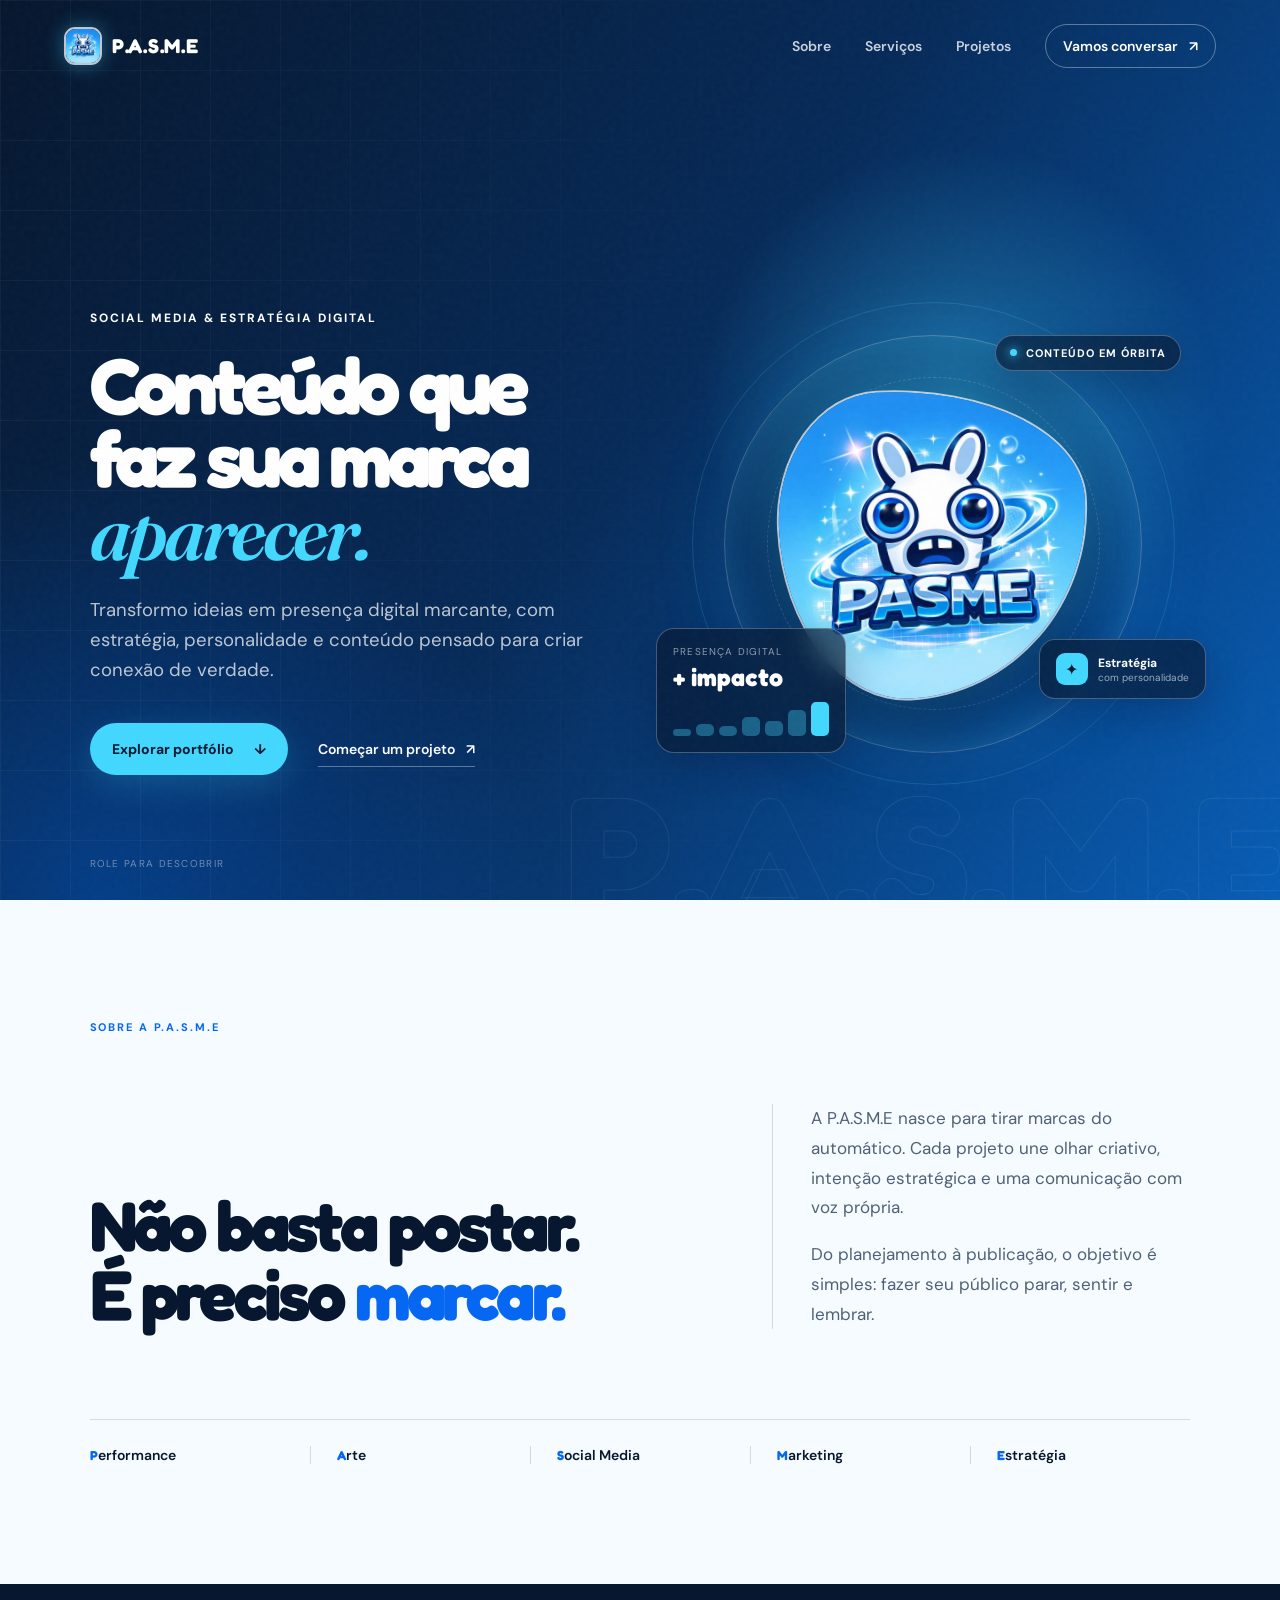
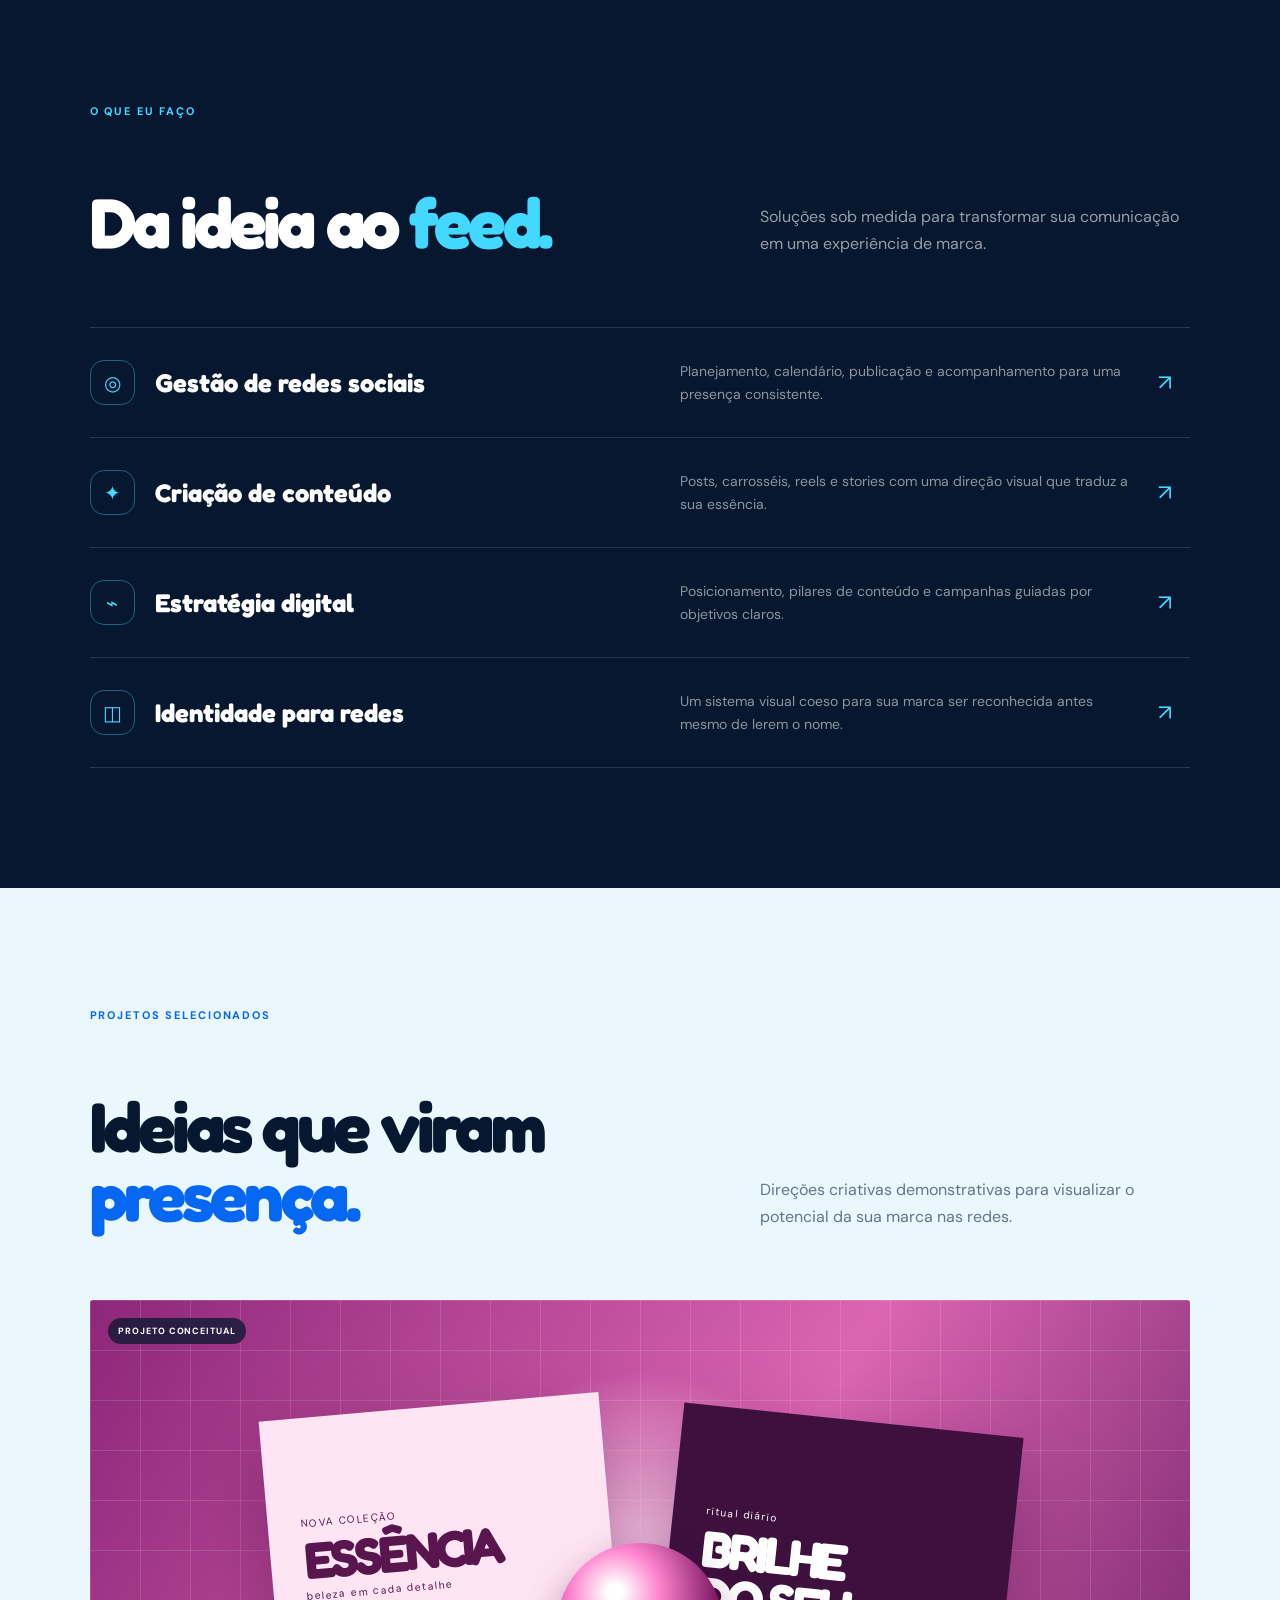
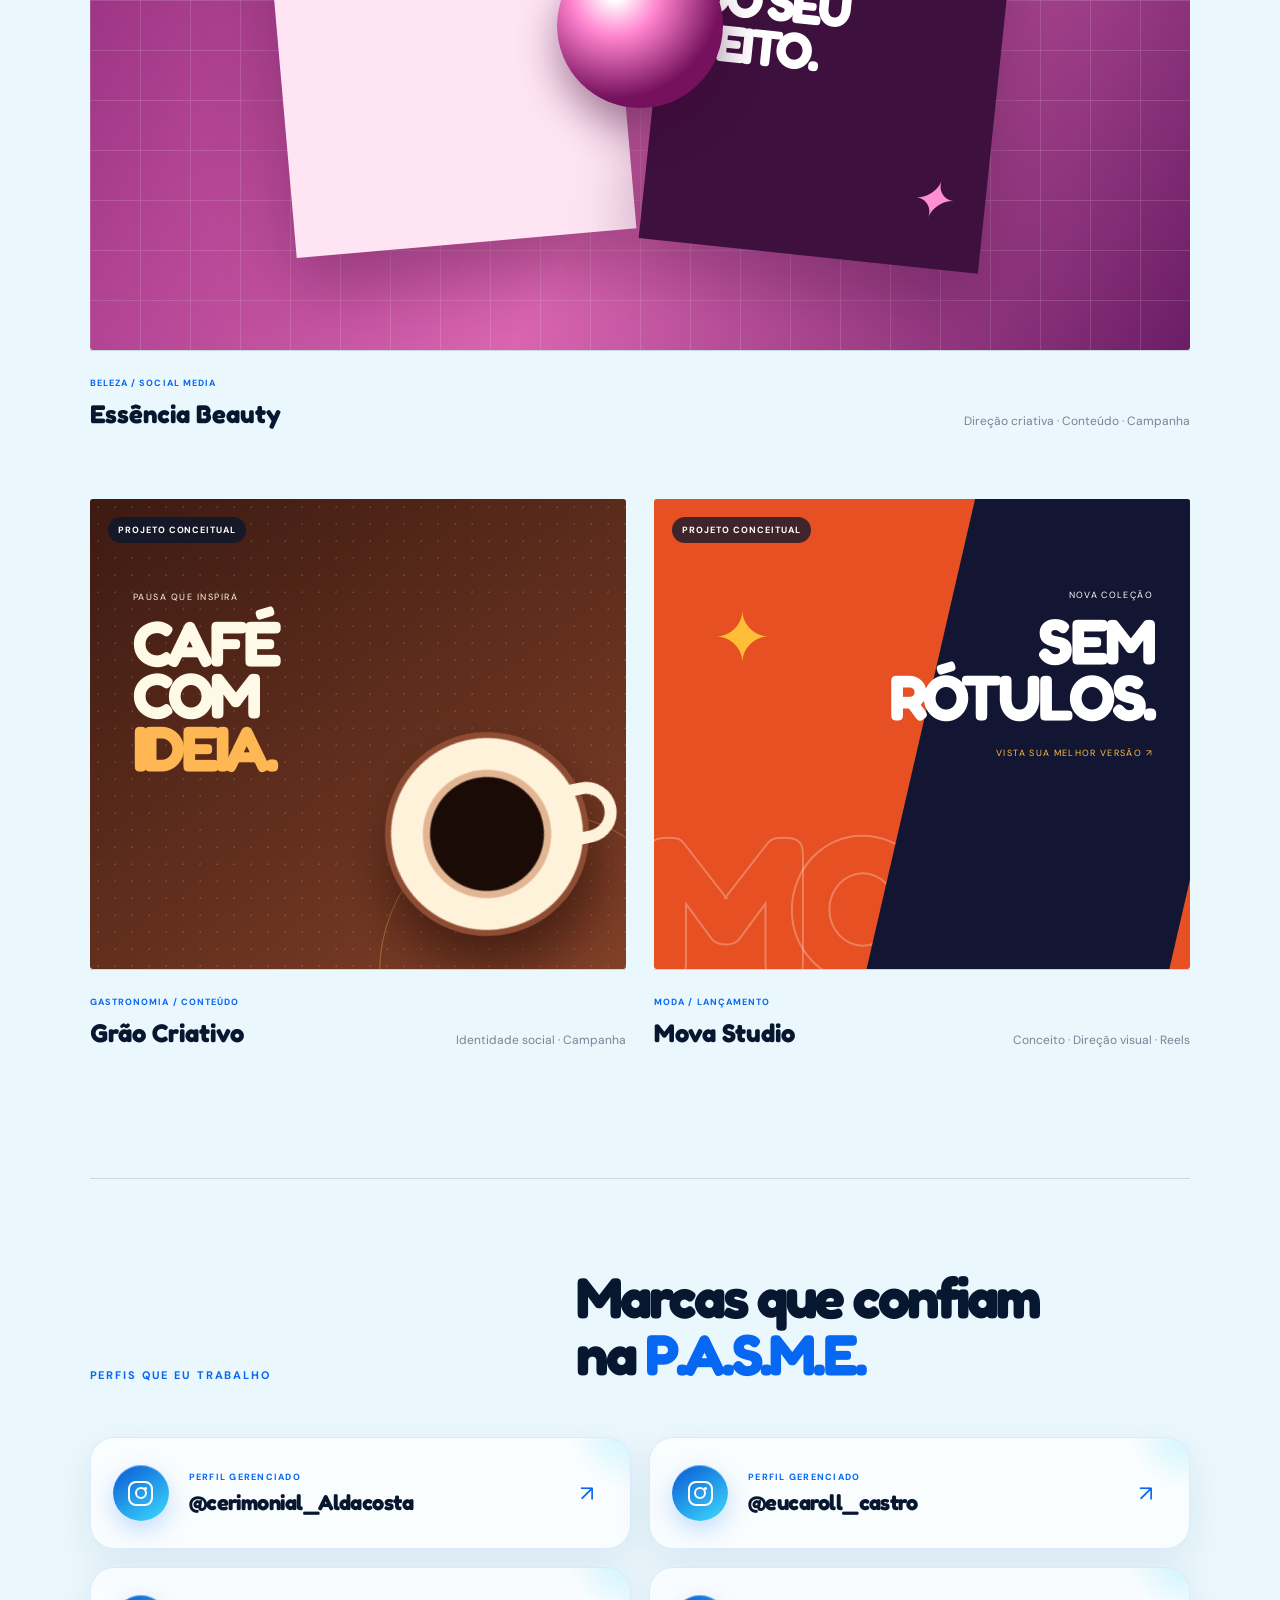
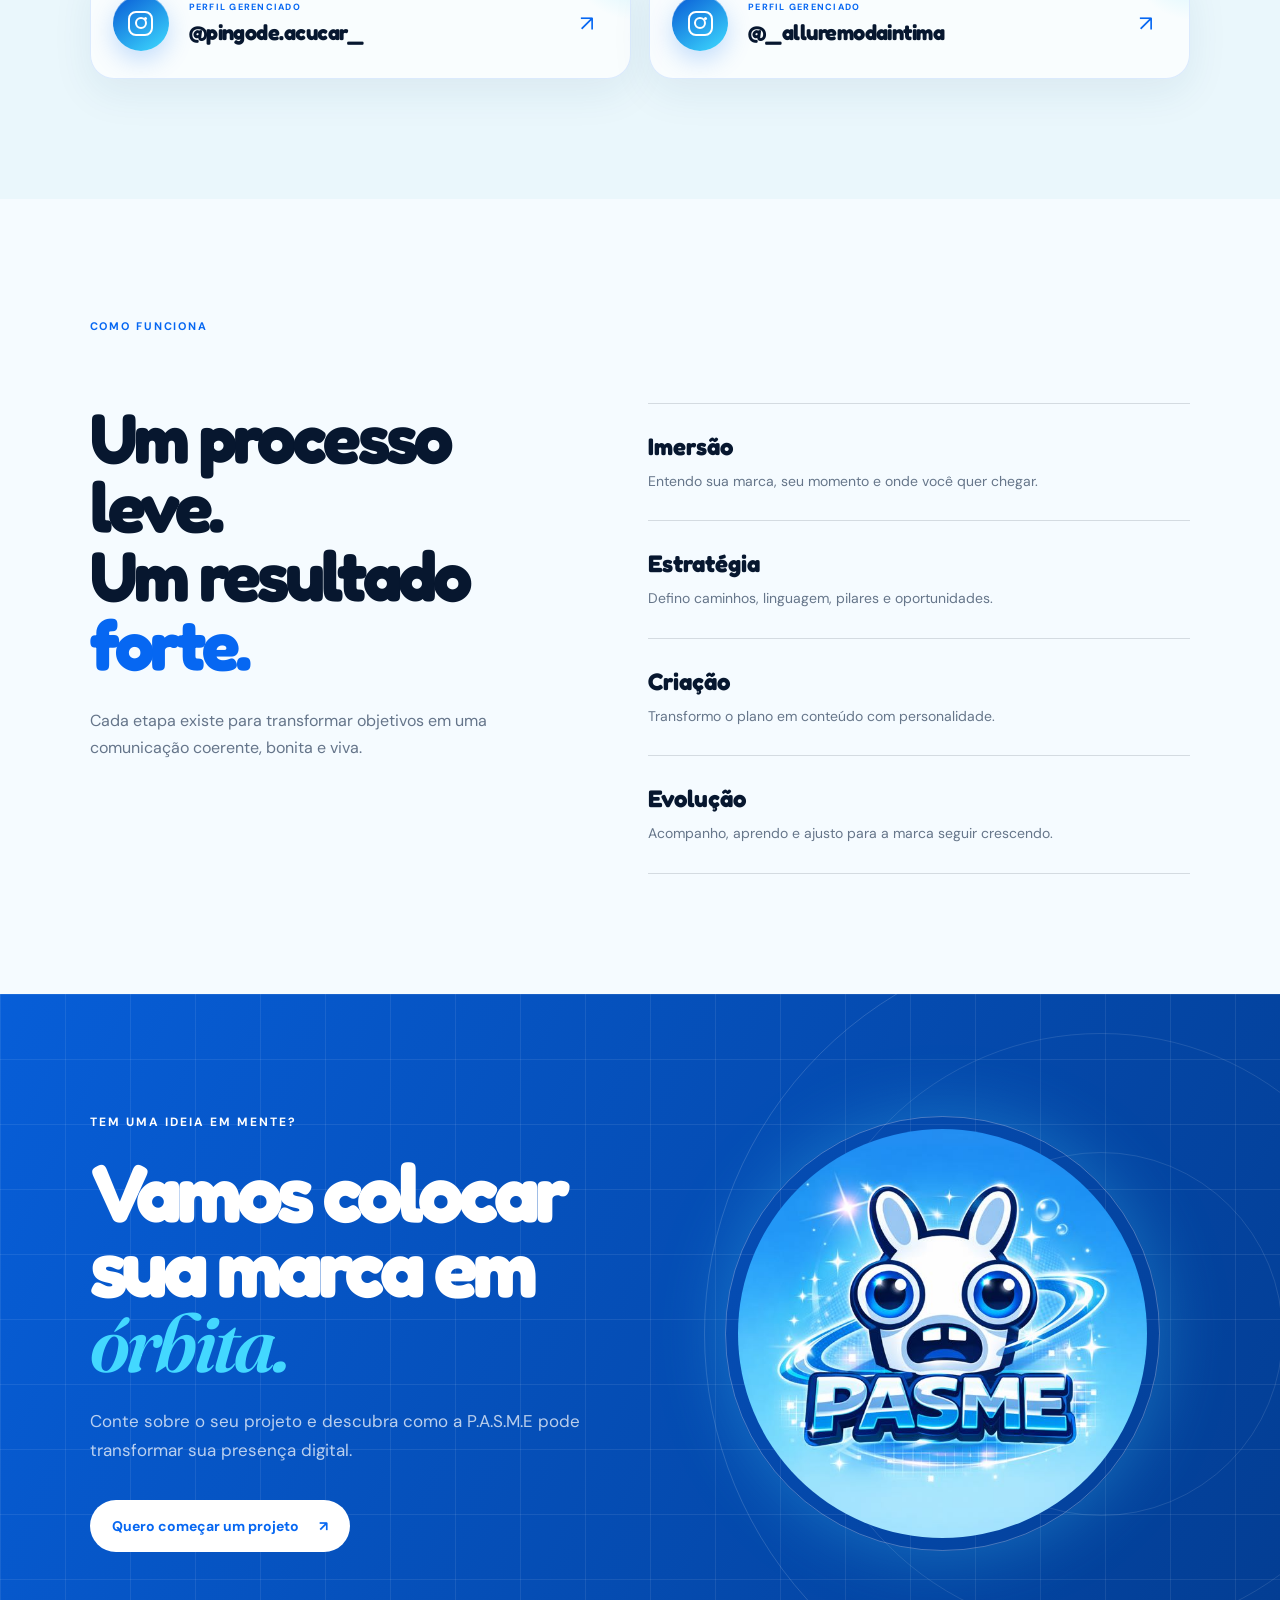
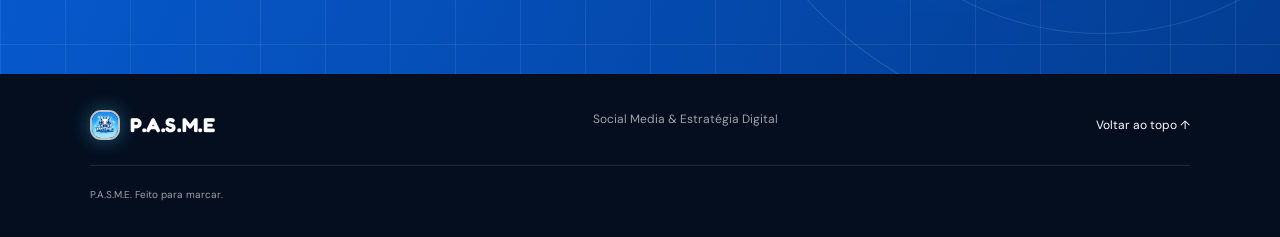
==== index.html @ 6dda3ed6 "Suaviza tipografia do portfolio" ====
<!doctype html>
<html lang="pt-BR">
  <head>
    <meta charset="UTF-8" />
    <meta name="viewport" content="width=device-width, initial-scale=1.0" />
    <meta
      name="description"
      content="Portfólio da P.A.S.M.E. Estratégia, conteúdo e presença digital para marcas que querem ser lembradas."
    />
    <meta name="theme-color" content="#07172f" />
    <title>P.A.S.M.E | Social Media</title>
    <script>document.documentElement.classList.add('js');</script>
    <link rel="preconnect" href="https://fonts.googleapis.com" />
    <link rel="preconnect" href="https://fonts.gstatic.com" crossorigin />
    <link
      href="https://fonts.googleapis.com/css2?family=DM+Sans:wght@400;500;600;700&family=Fredoka:wght@500;600;700&family=Fraunces:opsz,wght@9..144,600&display=swap"
      rel="stylesheet"
    />
    <link rel="stylesheet" href="styles.css" />
  </head>
  <body>
    <div class="noise" aria-hidden="true"></div>
    <header class="site-header">
      <a class="brand" href="#inicio" aria-label="P.A.S.M.E, início">
        <span class="brand-mark"><img src="assets/logo-pasme.jpg" alt="" /></span>
        <span>P.A.S.M.E</span>
      </a>
      <button class="menu-toggle" type="button" aria-label="Abrir menu" aria-expanded="false">
        <span></span><span></span>
      </button>
      <nav class="main-nav" aria-label="Navegação principal">
        <a href="#sobre">Sobre</a>
        <a href="#servicos">Serviços</a>
        <a href="#projetos">Projetos</a>
        <a class="nav-cta" href="#contato">Vamos conversar <span>↗</span></a>
      </nav>
    </header>

    <main>
      <section class="hero" id="inicio">
        <div class="hero-orbit orbit-one" aria-hidden="true"></div>
        <div class="hero-orbit orbit-two" aria-hidden="true"></div>
        <div class="hero-copy reveal">
          <div class="eyebrow">SOCIAL MEDIA &amp; ESTRATÉGIA DIGITAL</div>
          <h1>Conteúdo que faz sua marca <em>aparecer.</em></h1>
          <p>
            Transformo ideias em presença digital marcante, com estratégia,
            personalidade e conteúdo pensado para criar conexão de verdade.
          </p>
          <div class="hero-actions">
            <a class="button button-primary" href="#projetos">Explorar portfólio <span>↓</span></a>
            <a class="text-link" href="#contato">Começar um projeto <span>↗</span></a>
          </div>
        </div>

        <div class="hero-visual reveal" aria-label="Painel criativo P.A.S.M.E">
          <div class="logo-halo"></div>
          <div class="logo-card">
            <img src="assets/logo-pasme.jpg" alt="Logo P.A.S.M.E: personagem branco com olhos azuis em fundo brilhante" />
          </div>
          <div class="floating-pill pill-top"><span class="pulse"></span> Conteúdo em órbita</div>
          <div class="floating-card stats-card">
            <span>presença digital</span>
            <strong>+ impacto</strong>
            <div class="sparkline" aria-hidden="true">
              <i></i><i></i><i></i><i></i><i></i><i></i><i></i>
            </div>
          </div>
          <div class="floating-card idea-card">
            <span class="idea-icon">✦</span>
            <div><strong>Estratégia</strong><small>com personalidade</small></div>
          </div>
        </div>

        <div class="scroll-note" aria-hidden="true">role para descobrir</div>
      </section>

      <section class="manifesto section" id="sobre">
        <div class="section-label reveal">SOBRE A P.A.S.M.E</div>
        <div class="manifesto-grid">
          <h2 class="reveal">Não basta postar.<br />É preciso <span>marcar.</span></h2>
          <div class="manifesto-copy reveal">
            <p>
              A P.A.S.M.E nasce para tirar marcas do automático. Cada projeto une
              olhar criativo, intenção estratégica e uma comunicação com voz própria.
            </p>
            <p>
              Do planejamento à publicação, o objetivo é simples: fazer seu público
              parar, sentir e lembrar.
            </p>
          </div>
        </div>
        <div class="value-strip acronym-strip reveal" aria-label="Significado de P.A.S.M.E">
          <div><strong>P</strong><span>erformance</span></div>
          <div><strong>A</strong><span>rte</span></div>
          <div><strong>S</strong><span>ocial Media</span></div>
          <div><strong>M</strong><span>arketing</span></div>
          <div><strong>E</strong><span>stratégia</span></div>
        </div>
      </section>

      <section class="services section" id="servicos">
        <div class="section-label reveal">O QUE EU FAÇO</div>
        <div class="services-head reveal">
          <h2>Da ideia ao <span>feed.</span></h2>
          <p>Soluções sob medida para transformar sua comunicação em uma experiência de marca.</p>
        </div>
        <div class="service-list">
          <article class="service-item reveal">
            <div class="service-title"><span class="service-icon">◎</span><h3>Gestão de redes sociais</h3></div>
            <p>Planejamento, calendário, publicação e acompanhamento para uma presença consistente.</p>
            <span class="service-arrow">↗</span>
          </article>
          <article class="service-item reveal">
            <div class="service-title"><span class="service-icon">✦</span><h3>Criação de conteúdo</h3></div>
            <p>Posts, carrosséis, reels e stories com uma direção visual que traduz a sua essência.</p>
            <span class="service-arrow">↗</span>
          </article>
          <article class="service-item reveal">
            <div class="service-title"><span class="service-icon">⌁</span><h3>Estratégia digital</h3></div>
            <p>Posicionamento, pilares de conteúdo e campanhas guiadas por objetivos claros.</p>
            <span class="service-arrow">↗</span>
          </article>
          <article class="service-item reveal">
            <div class="service-title"><span class="service-icon">◫</span><h3>Identidade para redes</h3></div>
            <p>Um sistema visual coeso para sua marca ser reconhecida antes mesmo de lerem o nome.</p>
            <span class="service-arrow">↗</span>
          </article>
        </div>
      </section>

      <section class="projects section" id="projetos">
        <div class="section-label reveal">PROJETOS SELECIONADOS</div>
        <div class="projects-head reveal">
          <h2>Ideias que viram<br /><span>presença.</span></h2>
          <p>Direções criativas demonstrativas para visualizar o potencial da sua marca nas redes.</p>
        </div>

        <div class="project-grid">
          <article class="project-card project-large reveal">
            <div class="project-art art-beauty">
              <div class="concept-tag">PROJETO CONCEITUAL</div>
              <div class="poster poster-left"><small>NOVA COLEÇÃO</small><strong>ESSÊNCIA</strong><span>beleza em cada detalhe</span></div>
              <div class="poster poster-right"><span>ritual diário</span><strong>BRILHE<br />DO SEU<br />JEITO.</strong><i>✦</i></div>
              <div class="product-orb"></div>
            </div>
            <div class="project-info">
              <div><small>BELEZA / SOCIAL MEDIA</small><h3>Essência Beauty</h3></div>
              <span>Direção criativa · Conteúdo · Campanha</span>
            </div>
          </article>

          <article class="project-card reveal">
            <div class="project-art art-coffee">
              <div class="concept-tag">PROJETO CONCEITUAL</div>
              <div class="coffee-copy"><small>PAUSA QUE INSPIRA</small><strong>CAFÉ<br />COM<br /><em>IDEIA.</em></strong></div>
              <div class="coffee-cup"><span></span></div>
              <div class="coffee-ring"></div>
            </div>
            <div class="project-info">
              <div><small>GASTRONOMIA / CONTEÚDO</small><h3>Grão Criativo</h3></div>
              <span>Identidade social · Campanha</span>
            </div>
          </article>

          <article class="project-card reveal">
            <div class="project-art art-fashion">
              <div class="concept-tag">PROJETO CONCEITUAL</div>
              <div class="fashion-word">MOVA</div>
              <div class="fashion-panel"><span>nova coleção</span><strong>SEM<br />RÓTULOS.</strong><small>vista sua melhor versão ↗</small></div>
              <div class="fashion-star">✦</div>
            </div>
            <div class="project-info">
              <div><small>MODA / LANÇAMENTO</small><h3>Mova Studio</h3></div>
              <span>Conceito · Direção visual · Reels</span>
            </div>
          </article>
        </div>

        <div class="client-profiles" id="perfis">
          <div class="profiles-heading reveal">
            <div class="section-label">PERFIS QUE EU TRABALHO</div>
            <h2>Marcas que confiam<br />na <span>P.A.S.M.E.</span></h2>
          </div>
          <div class="profile-list">
            <a
              class="profile-card reveal"
              href="https://www.instagram.com/cerimonial_aldacosta/"
              target="_blank"
              rel="noopener noreferrer"
              aria-label="Visitar o Instagram de Cerimonial Alda Costa"
            >
              <span class="profile-symbol" aria-hidden="true"><span class="instagram-mark"></span></span>
              <span class="profile-name">
                <small>PERFIL GERENCIADO</small>
                <strong>@cerimonial_Aldacosta</strong>
              </span>
              <span class="profile-arrow">↗</span>
            </a>
            <a
              class="profile-card reveal"
              href="https://www.instagram.com/eucaroll_castro/"
              target="_blank"
              rel="noopener noreferrer"
              aria-label="Visitar o Instagram de Carol Castro"
            >
              <span class="profile-symbol" aria-hidden="true"><span class="instagram-mark"></span></span>
              <span class="profile-name">
                <small>PERFIL GERENCIADO</small>
                <strong>@eucaroll_castro</strong>
              </span>
              <span class="profile-arrow">↗</span>
            </a>
            <a
              class="profile-card reveal"
              href="https://www.instagram.com/pingode.acucar_/"
              target="_blank"
              rel="noopener noreferrer"
              aria-label="Visitar o Instagram Pingo de Açúcar"
            >
              <span class="profile-symbol" aria-hidden="true"><span class="instagram-mark"></span></span>
              <span class="profile-name">
                <small>PERFIL GERENCIADO</small>
                <strong>@pingode.acucar_</strong>
              </span>
              <span class="profile-arrow">↗</span>
            </a>
            <a
              class="profile-card reveal"
              href="https://www.instagram.com/_alluremodaintima/"
              target="_blank"
              rel="noopener noreferrer"
              aria-label="Visitar o Instagram Allure Moda Íntima"
            >
              <span class="profile-symbol" aria-hidden="true"><span class="instagram-mark"></span></span>
              <span class="profile-name">
                <small>PERFIL GERENCIADO</small>
                <strong>@_alluremodaintima</strong>
              </span>
              <span class="profile-arrow">↗</span>
            </a>
          </div>
        </div>
      </section>

      <section class="process section">
        <div class="section-label reveal">COMO FUNCIONA</div>
        <div class="process-layout">
          <div class="process-intro reveal">
            <h2>Um processo leve.<br />Um resultado <span>forte.</span></h2>
            <p>Cada etapa existe para transformar objetivos em uma comunicação coerente, bonita e viva.</p>
          </div>
          <ul class="process-list">
            <li class="reveal"><div><h3>Imersão</h3><p>Entendo sua marca, seu momento e onde você quer chegar.</p></div></li>
            <li class="reveal"><div><h3>Estratégia</h3><p>Defino caminhos, linguagem, pilares e oportunidades.</p></div></li>
            <li class="reveal"><div><h3>Criação</h3><p>Transformo o plano em conteúdo com personalidade.</p></div></li>
            <li class="reveal"><div><h3>Evolução</h3><p>Acompanho, aprendo e ajusto para a marca seguir crescendo.</p></div></li>
          </ul>
        </div>
      </section>

      <section class="contact" id="contato">
        <div class="contact-orbit" aria-hidden="true"></div>
        <div class="contact-content reveal">
          <div class="eyebrow">TEM UMA IDEIA EM MENTE?</div>
          <h2>Vamos colocar<br />sua marca em <em>órbita.</em></h2>
          <p>Conte sobre o seu projeto e descubra como a P.A.S.M.E pode transformar sua presença digital.</p>
          <a class="button button-light" href="mailto:contato@pasme.social?subject=Quero%20começar%20um%20projeto">Quero começar um projeto <span>↗</span></a>
        </div>
        <div class="contact-mascot reveal">
          <img src="assets/logo-pasme.jpg" alt="Logo P.A.S.M.E" />
        </div>
      </section>
    </main>

    <footer>
      <a class="brand footer-brand" href="#inicio"><span class="brand-mark"><img src="assets/logo-pasme.jpg" alt="" /></span><span>P.A.S.M.E</span></a>
      <p>Social Media &amp; Estratégia Digital</p>
      <div class="footer-links"><a href="#inicio">Voltar ao topo ↑</a></div>
      <small>P.A.S.M.E. Feito para marcar.</small>
    </footer>

    <script src="script.js"></script>
  </body>
</html>
---- styles.css ----
:root {
  --ink: #07172f;
  --blue: #0667f2;
  --cyan: #43d8ff;
  --ice: #dff7ff;
  --paper: #f5fbff;
  --white: #ffffff;
  --muted: #6c7b8f;
  --line: rgba(7, 23, 47, 0.14);
  --display: "Fredoka", sans-serif;
  --accent: "Fraunces", serif;
  --body: "DM Sans", sans-serif;
}

* { box-sizing: border-box; }
html { scroll-behavior: smooth; }
body {
  margin: 0;
  color: var(--ink);
  background: var(--paper);
  font-family: var(--body);
  overflow-x: hidden;
}
body.menu-open { overflow: hidden; }
a { color: inherit; text-decoration: none; }
img { display: block; max-width: 100%; }
button { font: inherit; }

.noise {
  position: fixed;
  inset: 0;
  z-index: 10;
  opacity: .035;
  pointer-events: none;
  background-image: url("data:image/svg+xml,%3Csvg viewBox='0 0 180 180' xmlns='http://www.w3.org/2000/svg'%3E%3Cfilter id='n'%3E%3CfeTurbulence type='fractalNoise' baseFrequency='.9' numOctaves='3' stitchTiles='stitch'/%3E%3C/filter%3E%3Crect width='100%25' height='100%25' filter='url(%23n)' opacity='.9'/%3E%3C/svg%3E");
}

.site-header {
  position: absolute;
  top: 0;
  left: 0;
  z-index: 20;
  width: 100%;
  height: 92px;
  padding: 0 clamp(24px, 5vw, 80px);
  display: flex;
  align-items: center;
  justify-content: space-between;
  color: var(--white);
}
.brand { display: inline-flex; align-items: center; gap: 10px; font: 700 20px/1 var(--display); letter-spacing: .035em; }
.brand-mark { width: 38px; height: 38px; overflow: hidden; border: 2px solid rgba(255,255,255,.75); border-radius: 11px; box-shadow: 0 0 20px rgba(67,216,255,.4); }
.brand-mark img { width: 100%; height: 100%; object-fit: cover; }
.main-nav { display: flex; align-items: center; gap: 34px; font-size: 14px; font-weight: 600; }
.main-nav > a:not(.nav-cta) { opacity: .78; transition: opacity .2s; }
.main-nav > a:hover { opacity: 1; }
.nav-cta { padding: 12px 17px; border: 1px solid rgba(255,255,255,.35); border-radius: 999px; }
.nav-cta span { margin-left: 8px; }
.menu-toggle { display: none; border: 0; background: none; padding: 10px; }
.menu-toggle span { display: block; width: 24px; height: 2px; margin: 5px 0; background: white; }

.hero {
  min-height: 100svh;
  padding: 150px clamp(24px, 7vw, 110px) 80px;
  display: grid;
  grid-template-columns: 1.02fr .98fr;
  gap: 4vw;
  align-items: center;
  position: relative;
  isolation: isolate;
  overflow: hidden;
  color: var(--white);
  background:
    radial-gradient(circle at 75% 45%, rgba(67,216,255,.33), transparent 24%),
    radial-gradient(circle at 8% 100%, rgba(0,113,255,.32), transparent 30%),
    linear-gradient(125deg, #06162d 0%, #062957 48%, #075db6 100%);
}
.hero::before { content: ""; position: absolute; inset: 0; z-index: -3; opacity: .1; background-image: linear-gradient(rgba(255,255,255,.4) 1px, transparent 1px), linear-gradient(90deg, rgba(255,255,255,.4) 1px, transparent 1px); background-size: 70px 70px; mask-image: linear-gradient(to right, black, transparent 70%); }
.hero::after { content: "P.A.S.M.E"; position: absolute; right: -20px; bottom: -45px; z-index: -2; font: 800 clamp(90px, 14vw, 220px)/1 var(--display); color: transparent; -webkit-text-stroke: 1px rgba(255,255,255,.08); }
.hero-copy { max-width: 720px; z-index: 2; }
.eyebrow { display: flex; align-items: center; gap: 12px; font: 700 12px/1 var(--body); letter-spacing: .17em; }
h1, h2, h3, p { margin-top: 0; }
h1 { margin: 25px 0 28px; font: 700 clamp(58px, 6.2vw, 102px)/.92 var(--display); letter-spacing: -.065em; }
h1 em, h2 em { display: inline-block; color: var(--cyan); font-family: var(--accent); font-style: italic; font-weight: 600; letter-spacing: -.045em; }
.hero-copy > p { max-width: 590px; color: rgba(255,255,255,.73); font-size: clamp(17px, 1.45vw, 21px); line-height: 1.6; }
.hero-actions { display: flex; align-items: center; gap: 30px; margin-top: 38px; }
.button { display: inline-flex; justify-content: center; align-items: center; gap: 20px; padding: 17px 22px; border-radius: 999px; font-weight: 700; font-size: 14px; transition: transform .2s, box-shadow .2s; }
.button:hover { transform: translateY(-3px); }
.button-primary { color: var(--ink); background: var(--cyan); box-shadow: 0 10px 34px rgba(67,216,255,.2); }
.button-primary:hover { box-shadow: 0 16px 42px rgba(67,216,255,.32); }
.text-link { padding: 8px 0; border-bottom: 1px solid rgba(255,255,255,.35); font-weight: 600; font-size: 14px; }
.text-link span { margin-left: 8px; }

.hero-visual { position: relative; width: min(38vw, 570px); aspect-ratio: 1; justify-self: center; }
.logo-halo { position: absolute; inset: 7%; border: 1px solid rgba(255,255,255,.25); border-radius: 50%; box-shadow: inset 0 0 50px rgba(80,218,255,.23), 0 0 70px rgba(40,167,255,.2); animation: breathe 4s ease-in-out infinite; }
.logo-halo::before, .logo-halo::after { content: ""; position: absolute; inset: 10%; border: 1px dashed rgba(255,255,255,.2); border-radius: inherit; animation: spin 22s linear infinite; }
.logo-halo::after { inset: -8%; border-style: solid; border-color: rgba(83,221,255,.16); animation-direction: reverse; }
.logo-card { position: absolute; inset: 18%; border-radius: 34% 66% 60% 40% / 43% 38% 62% 57%; overflow: hidden; border: 2px solid rgba(255,255,255,.7); box-shadow: 0 25px 80px rgba(0,10,30,.5), 0 0 50px rgba(67,216,255,.35); transform: rotate(-3deg); animation: float 5s ease-in-out infinite; }
.logo-card img { width: 100%; height: 100%; object-fit: cover; transform: scale(1.02); }
.floating-card, .floating-pill { position: absolute; z-index: 2; border: 1px solid rgba(255,255,255,.26); color: white; background: rgba(7,23,47,.64); backdrop-filter: blur(14px); box-shadow: 0 15px 40px rgba(0,16,45,.26); }
.floating-pill { top: 7%; right: -1%; display: flex; gap: 9px; align-items: center; padding: 10px 14px; border-radius: 999px; font-size: 11px; font-weight: 700; text-transform: uppercase; letter-spacing: .09em; }
.pulse { width: 7px; height: 7px; border-radius: 50%; background: var(--cyan); box-shadow: 0 0 10px var(--cyan); }
.stats-card { left: -7%; bottom: 7%; width: 190px; padding: 16px; border-radius: 18px; }
.stats-card > span { display: block; color: rgba(255,255,255,.55); font-size: 10px; text-transform: uppercase; letter-spacing: .12em; }
.stats-card strong { display: block; margin-top: 4px; font: 700 25px var(--display); }
.sparkline { height: 34px; margin-top: 10px; display: flex; align-items: end; gap: 5px; }
.sparkline i { flex: 1; height: 20%; border-radius: 5px; background: var(--cyan); opacity: .35; }
.sparkline i:nth-child(2) { height: 36%; }.sparkline i:nth-child(3) { height: 28%; }.sparkline i:nth-child(4) { height: 55%; }.sparkline i:nth-child(5) { height: 45%; }.sparkline i:nth-child(6) { height: 75%; }.sparkline i:nth-child(7) { height: 100%; opacity: 1; }
.idea-card { right: -6%; bottom: 18%; padding: 13px 16px; border-radius: 16px; display: flex; gap: 10px; align-items: center; }
.idea-icon { display: grid; place-items: center; width: 32px; height: 32px; border-radius: 9px; color: var(--ink); background: var(--cyan); }
.idea-card strong, .idea-card small { display: block; }.idea-card strong { font-size: 12px; }.idea-card small { color: rgba(255,255,255,.6); font-size: 10px; }
.scroll-note { position: absolute; bottom: 30px; left: clamp(24px, 7vw, 110px); display: flex; gap: 9px; align-items: center; color: rgba(255,255,255,.42); font-size: 10px; text-transform: uppercase; letter-spacing: .13em; }

.section { padding: 120px clamp(24px, 7vw, 110px); }
.section-label { margin-bottom: 70px; color: var(--blue); font-size: 11px; font-weight: 700; letter-spacing: .17em; }
.manifesto { background: var(--paper); }
.manifesto-grid { display: grid; grid-template-columns: 1.15fr .85fr; gap: 9vw; align-items: end; }
.manifesto h2, .services h2, .projects h2, .process h2 { margin: 0; font: 700 clamp(45px, 5.5vw, 82px)/.98 var(--display); letter-spacing: -.055em; }
.manifesto h2 span, .services h2 span, .projects h2 span, .process h2 span { color: var(--blue); }
.manifesto-copy { border-left: 1px solid var(--line); padding-left: 38px; }
.manifesto-copy p { color: #506177; font-size: 17px; line-height: 1.75; }
.manifesto-copy p:last-child { margin-bottom: 0; }
.value-strip { margin-top: 90px; padding-top: 26px; border-top: 1px solid var(--line); display: grid; grid-template-columns: repeat(5, 1fr); }
.value-strip div { display: flex; gap: 20px; align-items: center; padding-right: 26px; }
.value-strip div + div { padding-left: 26px; border-left: 1px solid var(--line); }
.value-strip strong { color: var(--blue); font: 700 13px var(--display); }.value-strip span { font-weight: 600; font-size: 14px; }
.acronym-strip div { gap: 0; }

.services { color: white; background: var(--ink); }
.services .section-label { color: var(--cyan); }
.services-head, .projects-head { display: flex; justify-content: space-between; gap: 60px; align-items: end; margin-bottom: 70px; }
.services-head p, .projects-head p { max-width: 430px; margin: 0; color: rgba(255,255,255,.58); line-height: 1.7; }
.services h2 span { color: var(--cyan); }
.service-list { border-top: 1px solid rgba(255,255,255,.14); }
.service-item { display: grid; grid-template-columns: 1.25fr 1fr 32px; gap: 28px; align-items: center; padding: 32px 0; border-bottom: 1px solid rgba(255,255,255,.14); transition: padding .25s, background .25s; }
.service-item:hover { padding-left: 14px; padding-right: 14px; background: linear-gradient(90deg, rgba(67,216,255,.08), transparent); }
.service-title { display: flex; align-items: center; gap: 20px; }
.service-icon { display: grid; place-items: center; flex: 0 0 45px; height: 45px; border: 1px solid rgba(67,216,255,.4); border-radius: 14px; color: var(--cyan); font-size: 20px; }
.service-title h3 { margin: 0; font: 700 clamp(19px, 2vw, 28px) var(--display); }
.service-item p { margin: 0; color: rgba(255,255,255,.54); font-size: 14px; line-height: 1.6; }
.service-arrow { color: var(--cyan); font-size: 22px; }

.projects { background: #eaf7fc; }
.projects-head p { color: #64758b; }
.project-grid { display: grid; grid-template-columns: repeat(2, 1fr); gap: 70px 28px; }
.project-large { grid-column: 1 / -1; }
.project-art { position: relative; overflow: hidden; height: 470px; border-radius: 3px; }
.project-large .project-art { height: min(53vw, 650px); }
.concept-tag { position: absolute; z-index: 7; top: 18px; left: 18px; padding: 7px 10px; border-radius: 999px; color: white; background: rgba(7,23,47,.75); backdrop-filter: blur(8px); font-size: 9px; font-weight: 700; letter-spacing: .11em; }
.art-beauty { display: flex; align-items: center; justify-content: center; gap: 4%; background: radial-gradient(circle at 50% 40%, #ffd1ef, transparent 28%), linear-gradient(120deg, #8d2779, #db65b1 54%, #6a1d65); }
.art-beauty::before { content: ""; position: absolute; inset: 0; opacity: .25; background-image: linear-gradient(rgba(255,255,255,.55) 1px, transparent 1px), linear-gradient(90deg, rgba(255,255,255,.55) 1px, transparent 1px); background-size: 50px 50px; }
.poster { position: relative; z-index: 2; width: 31%; aspect-ratio: .78; padding: 9% 3% 4%; color: #59154e; background: #ffe5f4; box-shadow: 0 30px 70px rgba(54,8,50,.35); transform: rotate(-5deg); }
.poster small, .poster span { display: block; font-size: clamp(7px, .8vw, 12px); letter-spacing: .14em; }.poster strong { display: block; margin: 7px 0; font: 700 clamp(22px, 4vw, 65px)/.9 var(--display); letter-spacing: -.08em; }
.poster-right { color: white; background: #3d103e; transform: rotate(6deg) translateY(3%); }
.poster-right i { position: absolute; right: 10%; bottom: 8%; color: #ff8fd3; font-size: clamp(24px,4vw,56px); }
.product-orb { position: absolute; z-index: 3; width: 15%; aspect-ratio: 1; border-radius: 50%; background: radial-gradient(circle at 35% 30%, white 0 5%, #ff83ce 28%, #75115d 67%); box-shadow: 0 20px 40px rgba(65,5,53,.45); }
.art-coffee { color: #fff9e8; background: linear-gradient(145deg, #3c1a12, #814027); }
.art-coffee::before { content: ""; position: absolute; inset: 0; opacity: .13; background-image: radial-gradient(#fff 1px, transparent 1px); background-size: 17px 17px; }
.coffee-copy { position: absolute; z-index: 2; left: 8%; top: 18%; }.coffee-copy small { letter-spacing: .17em; font-size: 9px; }.coffee-copy strong { display: block; margin-top: 12px; font: 700 clamp(42px, 5vw, 80px)/.82 var(--display); letter-spacing: -.07em; }.coffee-copy em { color: #ffb753; font-style: normal; }
.coffee-cup { position: absolute; z-index: 2; right: 7%; bottom: 7%; width: 38%; aspect-ratio: 1; border-radius: 50%; background: radial-gradient(circle, #1b0b07 0 39%, #e3b693 40% 44%, #fff2da 45% 66%, #8e4d32 67%); box-shadow: 0 30px 50px rgba(22,4,0,.5); transform: rotate(-12deg); }
.coffee-cup span { position: absolute; right: -15%; top: 35%; width: 27%; height: 30%; border: 12px solid #fff2da; border-left: 0; border-radius: 0 40px 40px 0; }
.coffee-ring { position: absolute; width: 60%; aspect-ratio: 1; border: 1px solid rgba(255,183,83,.4); border-radius: 50%; right: -14%; bottom: -35%; }
.art-fashion { color: white; background: #e65022; }
.art-fashion::after { content: ""; position: absolute; top: -20%; right: -5%; width: 55%; height: 145%; background: #131632; transform: rotate(13deg); }
.fashion-word { position: absolute; left: -2%; bottom: -8%; color: transparent; -webkit-text-stroke: 2px rgba(255,255,255,.28); font: 800 clamp(100px, 16vw, 240px)/1 var(--display); letter-spacing: -.1em; }
.fashion-panel { position: absolute; z-index: 3; top: 19%; right: 7%; text-align: right; }.fashion-panel span, .fashion-panel small { display: block; text-transform: uppercase; letter-spacing: .15em; font-size: 9px; }.fashion-panel strong { display: block; margin: 12px 0 22px; font: 700 clamp(42px, 5vw, 76px)/.88 var(--display); letter-spacing: -.06em; }.fashion-panel small { color: #ffbe38; }
.fashion-star { position: absolute; z-index: 4; top: 20%; left: 11%; color: #ffbe38; font-size: 70px; }
.project-info { padding-top: 19px; display: flex; align-items: end; justify-content: space-between; gap: 20px; border-top: 1px solid var(--line); }
.project-info small { color: var(--blue); font-size: 9px; font-weight: 700; letter-spacing: .12em; }.project-info h3 { margin: 7px 0 0; font: 700 clamp(22px, 2vw, 30px) var(--display); }.project-info > span { color: #758396; font-size: 12px; text-align: right; }

.client-profiles { margin-top: 130px; padding-top: 90px; border-top: 1px solid var(--line); }
.profiles-heading { display: grid; grid-template-columns: .8fr 1.2fr; gap: 6vw; align-items: end; margin-bottom: 55px; }
.profiles-heading .section-label { margin: 0; }
.profiles-heading h2 { font-size: clamp(38px, 4.5vw, 68px); }
.profile-list { display: grid; grid-template-columns: repeat(2, minmax(0, 1fr)); gap: 18px; }
.profile-card { position: relative; isolation: isolate; overflow: hidden; display: grid; grid-template-columns: 58px 1fr 28px; gap: 18px; align-items: center; min-height: 112px; padding: 22px; border: 1px solid rgba(6,103,242,.12); border-radius: 24px; background: rgba(255,255,255,.7); box-shadow: 0 14px 40px rgba(24,76,117,.08); transition: transform .25s, border-color .25s, box-shadow .25s; }
.profile-card::before { content: ""; position: absolute; z-index: -1; width: 140px; height: 140px; right: -75px; top: -85px; border-radius: 50%; background: radial-gradient(circle, rgba(67,216,255,.28), transparent 68%); transition: transform .3s; }
.profile-card:hover { transform: translateY(-5px); border-color: rgba(6,103,242,.28); box-shadow: 0 22px 48px rgba(24,76,117,.14); }
.profile-card:hover::before { transform: scale(1.35); }
.profile-symbol { display: grid; place-items: center; width: 56px; height: 56px; border-radius: 50%; background: linear-gradient(145deg, #0758d4, #3fdcff); box-shadow: 0 9px 24px rgba(6,103,242,.22), inset 0 1px 0 rgba(255,255,255,.45); }
.profile-name small { display: block; margin-bottom: 6px; color: var(--blue); font-size: 9px; font-weight: 700; letter-spacing: .14em; }
.profile-name strong { overflow-wrap: anywhere; font: 700 clamp(17px, 1.7vw, 25px) var(--display); letter-spacing: -.025em; }
.instagram-mark { position: relative; width: 25px; height: 25px; border: 2px solid white; border-radius: 8px; }
.instagram-mark::before { content: ""; position: absolute; width: 8px; height: 8px; left: 50%; top: 50%; border: 2px solid white; border-radius: 50%; transform: translate(-50%, -50%); }
.instagram-mark::after { content: ""; position: absolute; width: 3px; height: 3px; right: 4px; top: 4px; border-radius: 50%; background: white; }
.profile-arrow { color: var(--blue); font-size: 22px; }

.process { background: var(--paper); }
.process-layout { display: grid; grid-template-columns: .9fr 1.1fr; gap: 9vw; }
.process-intro { position: sticky; top: 90px; height: max-content; }
.process-intro p { max-width: 430px; margin-top: 28px; color: #65758a; line-height: 1.7; }
.process-list { margin: 0; padding: 0; list-style: none; border-top: 1px solid var(--line); }
.process-list li { padding: 28px 0; border-bottom: 1px solid var(--line); }
.process-list h3 { margin: 0 0 9px; font: 700 24px var(--display); }.process-list p { margin: 0; color: #66768a; font-size: 14px; line-height: 1.6; }

.contact { position: relative; min-height: 680px; padding: 110px clamp(24px, 7vw, 110px); display: grid; grid-template-columns: 1.1fr .9fr; align-items: center; overflow: hidden; color: white; background: linear-gradient(115deg, #075ed8, #033d92); }
.contact::before { content: ""; position: absolute; inset: 0; background-image: linear-gradient(rgba(255,255,255,.08) 1px, transparent 1px), linear-gradient(90deg, rgba(255,255,255,.08) 1px, transparent 1px); background-size: 65px 65px; }
.contact-content { position: relative; z-index: 3; }
.contact h2 { margin: 26px 0; font: 700 clamp(53px, 6.4vw, 94px)/.92 var(--display); letter-spacing: -.065em; }.contact h2 em { color: var(--cyan); }
.contact-content p { max-width: 580px; color: rgba(255,255,255,.72); font-size: 17px; line-height: 1.7; }
.button-light { margin-top: 18px; color: var(--blue); background: white; }
.contact-mascot { position: relative; z-index: 2; justify-self: center; width: min(34vw, 460px); aspect-ratio: 1; padding: 12px; border: 1px solid rgba(255,255,255,.28); border-radius: 50%; box-shadow: 0 0 70px rgba(67,216,255,.3); }
.contact-mascot img { width: 100%; height: 100%; object-fit: cover; border-radius: 50%; }
.contact-orbit { position: absolute; width: 62vw; aspect-ratio: 1; right: -17vw; border: 1px solid rgba(255,255,255,.15); border-radius: 50%; }.contact-orbit::before, .contact-orbit::after { content: ""; position: absolute; inset: 12%; border: 1px solid rgba(255,255,255,.11); border-radius: inherit; }.contact-orbit::after { inset: 27%; }

footer { padding: 36px clamp(24px, 7vw, 110px); display: grid; grid-template-columns: 1fr 1fr auto; align-items: center; gap: 25px; color: rgba(255,255,255,.62); background: #040e1e; font-size: 12px; }
.footer-brand { color: white; }.footer-brand .brand-mark { width: 30px; height: 30px; }.footer-links a { color: white; }.footer-links { text-align: right; } footer small { grid-column: 1 / -1; padding-top: 22px; border-top: 1px solid rgba(255,255,255,.1); }

.reveal { opacity: 1; transform: none; }
.js .reveal { opacity: 0; transform: translateY(24px); transition: opacity .8s cubic-bezier(.2,.8,.2,1), transform .8s cubic-bezier(.2,.8,.2,1); }
.js .reveal.is-visible { opacity: 1; transform: none; }
@keyframes spin { to { transform: rotate(360deg); } }
@keyframes float { 0%,100% { transform: rotate(-3deg) translateY(0); } 50% { transform: rotate(-1deg) translateY(-12px); } }
@keyframes breathe { 50% { transform: scale(1.035); } }

@media (max-width: 900px) {
  .site-header { height: 76px; }
  .menu-toggle { display: block; position: relative; z-index: 2; }
  .main-nav { position: fixed; inset: 0; padding: 110px 28px 50px; flex-direction: column; align-items: flex-start; gap: 26px; font: 700 29px var(--display); background: rgba(4,20,45,.97); transform: translateX(100%); transition: transform .35s; }
  .main-nav.is-open { transform: translateX(0); }
  .nav-cta { margin-top: auto; font: 600 15px var(--body); }
  .hero { grid-template-columns: 1fr; padding-top: 130px; padding-bottom: 110px; }
  .hero-visual { width: min(80vw, 520px); margin-top: 20px; }
  .manifesto-grid, .process-layout { grid-template-columns: 1fr; gap: 45px; }
  .process-intro { position: static; }
  .services-head, .projects-head { align-items: flex-start; flex-direction: column; }
  .service-item { grid-template-columns: 1fr 25px; }.service-item p { grid-column: 1 / 2; }.service-arrow { grid-column: 2; grid-row: 1; }
  .project-grid { grid-template-columns: 1fr; }.project-large { grid-column: auto; }.project-large .project-art, .project-art { height: min(76vw, 560px); }
  .profiles-heading { grid-template-columns: 1fr; gap: 25px; }
  .contact { grid-template-columns: 1fr; }.contact-mascot { position: absolute; right: -12%; bottom: -10%; width: 48vw; opacity: .25; }
}

@media (max-width: 620px) {
  .section { padding-top: 85px; padding-bottom: 85px; }.section-label { margin-bottom: 45px; }
  h1 { font-size: clamp(52px, 16vw, 75px); }
  .hero-actions { align-items: flex-start; flex-direction: column; gap: 18px; }
  .hero-visual { width: 86vw; margin-left: -4vw; }.stats-card { left: 0; }.idea-card { right: 0; }.floating-pill { right: 2%; }
  .value-strip { grid-template-columns: 1fr; margin-top: 60px; }.value-strip div { padding: 18px 0; }.value-strip div + div { padding-left: 0; border-left: 0; border-top: 1px solid var(--line); }
  .manifesto-copy { padding-left: 22px; }
  .service-item { gap: 12px; grid-template-columns: 1fr 24px; }.service-item p { grid-column: 1 / -1; }.service-arrow { grid-column: 2; }.service-title { gap: 12px; }.service-icon { flex-basis: 38px; height: 38px; }
  .project-grid { gap: 55px; }.project-art, .project-large .project-art { height: 88vw; }.poster { width: 39%; }.project-info { align-items: flex-start; flex-direction: column; }.project-info > span { text-align: left; }
  .client-profiles { margin-top: 90px; padding-top: 70px; }.profile-list { grid-template-columns: 1fr; gap: 13px; }.profile-card { grid-template-columns: 48px minmax(0, 1fr) 20px; min-height: 96px; gap: 12px; padding: 18px; border-radius: 20px; }.profile-symbol { width: 46px; height: 46px; }.instagram-mark { width: 22px; height: 22px; border-radius: 7px; }.profile-name strong { white-space: nowrap; overflow-wrap: normal; font-size: clamp(12px, 3.8vw, 15px); }.profile-arrow { grid-column: 3; }
  .art-coffee .coffee-copy strong, .fashion-panel strong { font-size: 13vw; }.fashion-panel { right: 5%; }
  .contact { min-height: 670px; }.contact h2 { font-size: 14vw; }
  footer { grid-template-columns: 1fr auto; } footer > p { grid-column: 1 / -1; grid-row: 2; }.footer-links { grid-column: 2; grid-row: 1; }
}

@media (prefers-reduced-motion: reduce) {
  html { scroll-behavior: auto; }
  *, *::before, *::after { animation-duration: .01ms !important; animation-iteration-count: 1 !important; transition-duration: .01ms !important; }
}
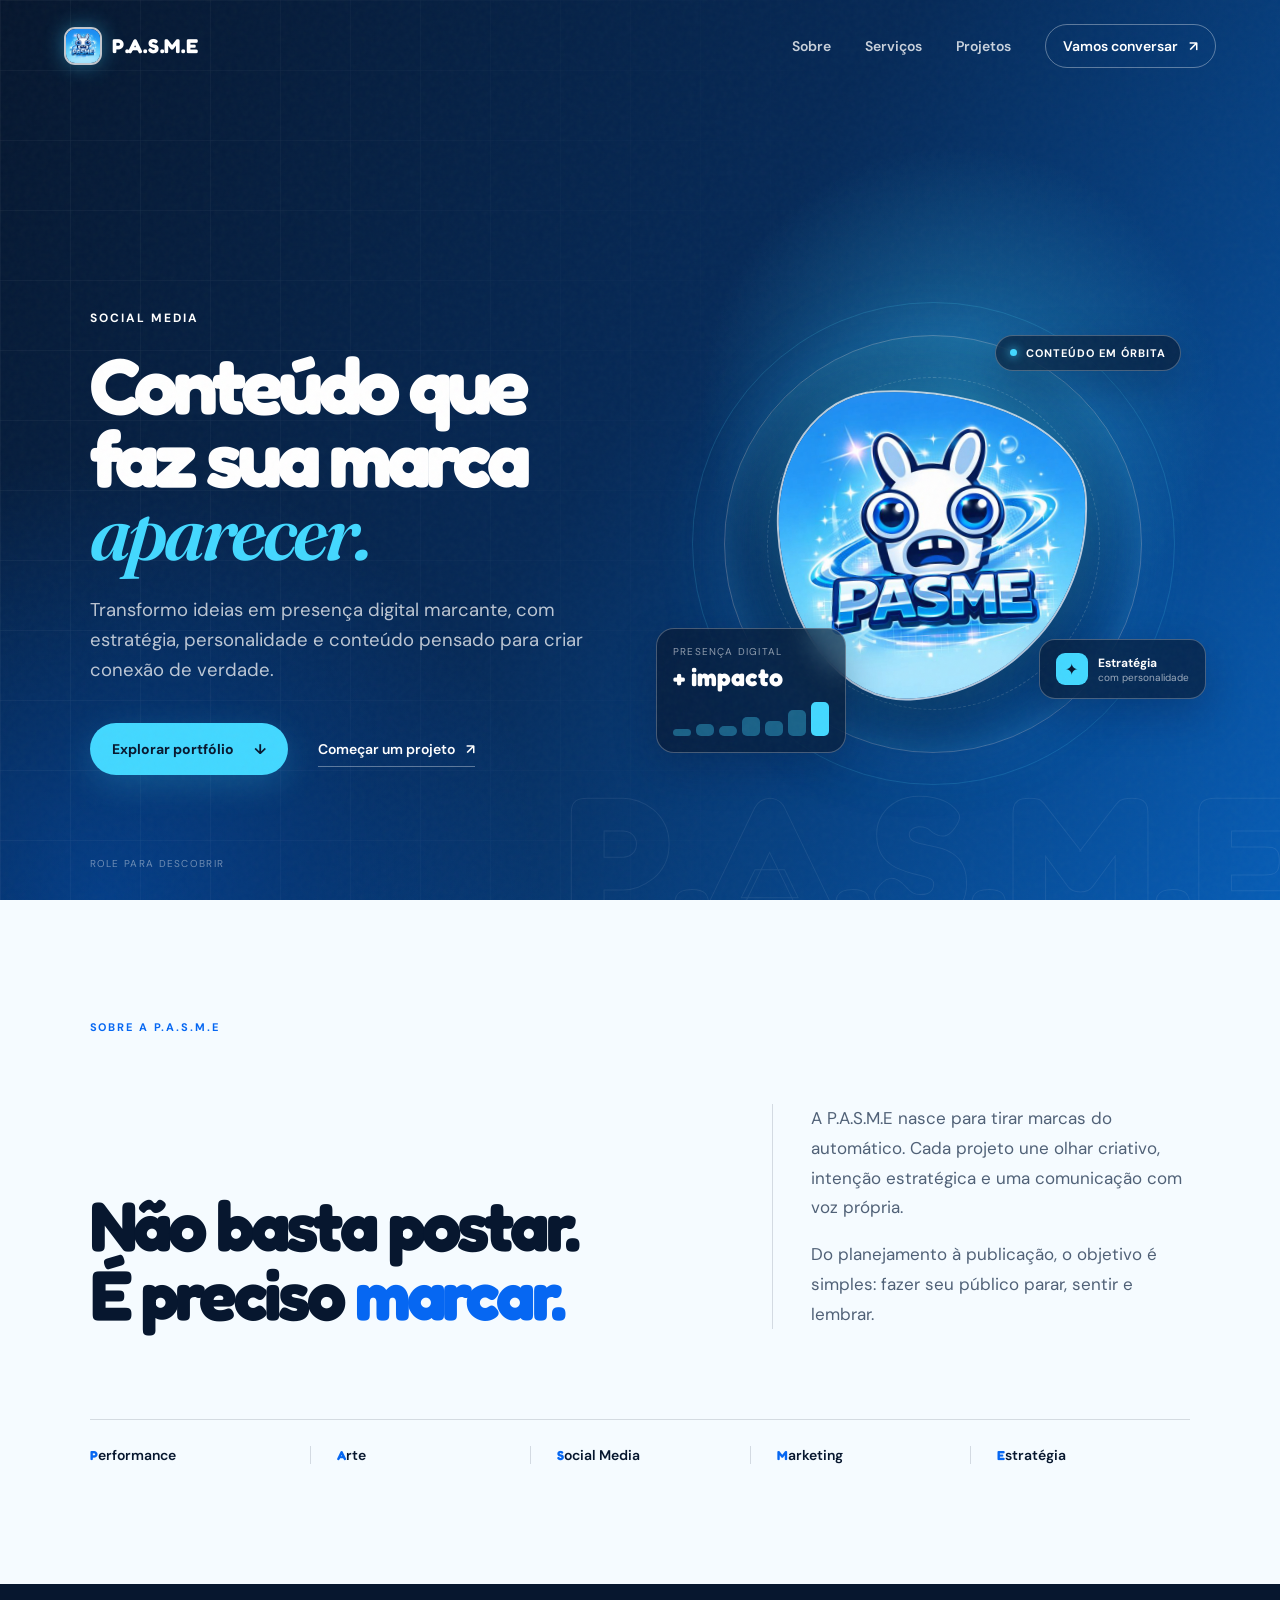
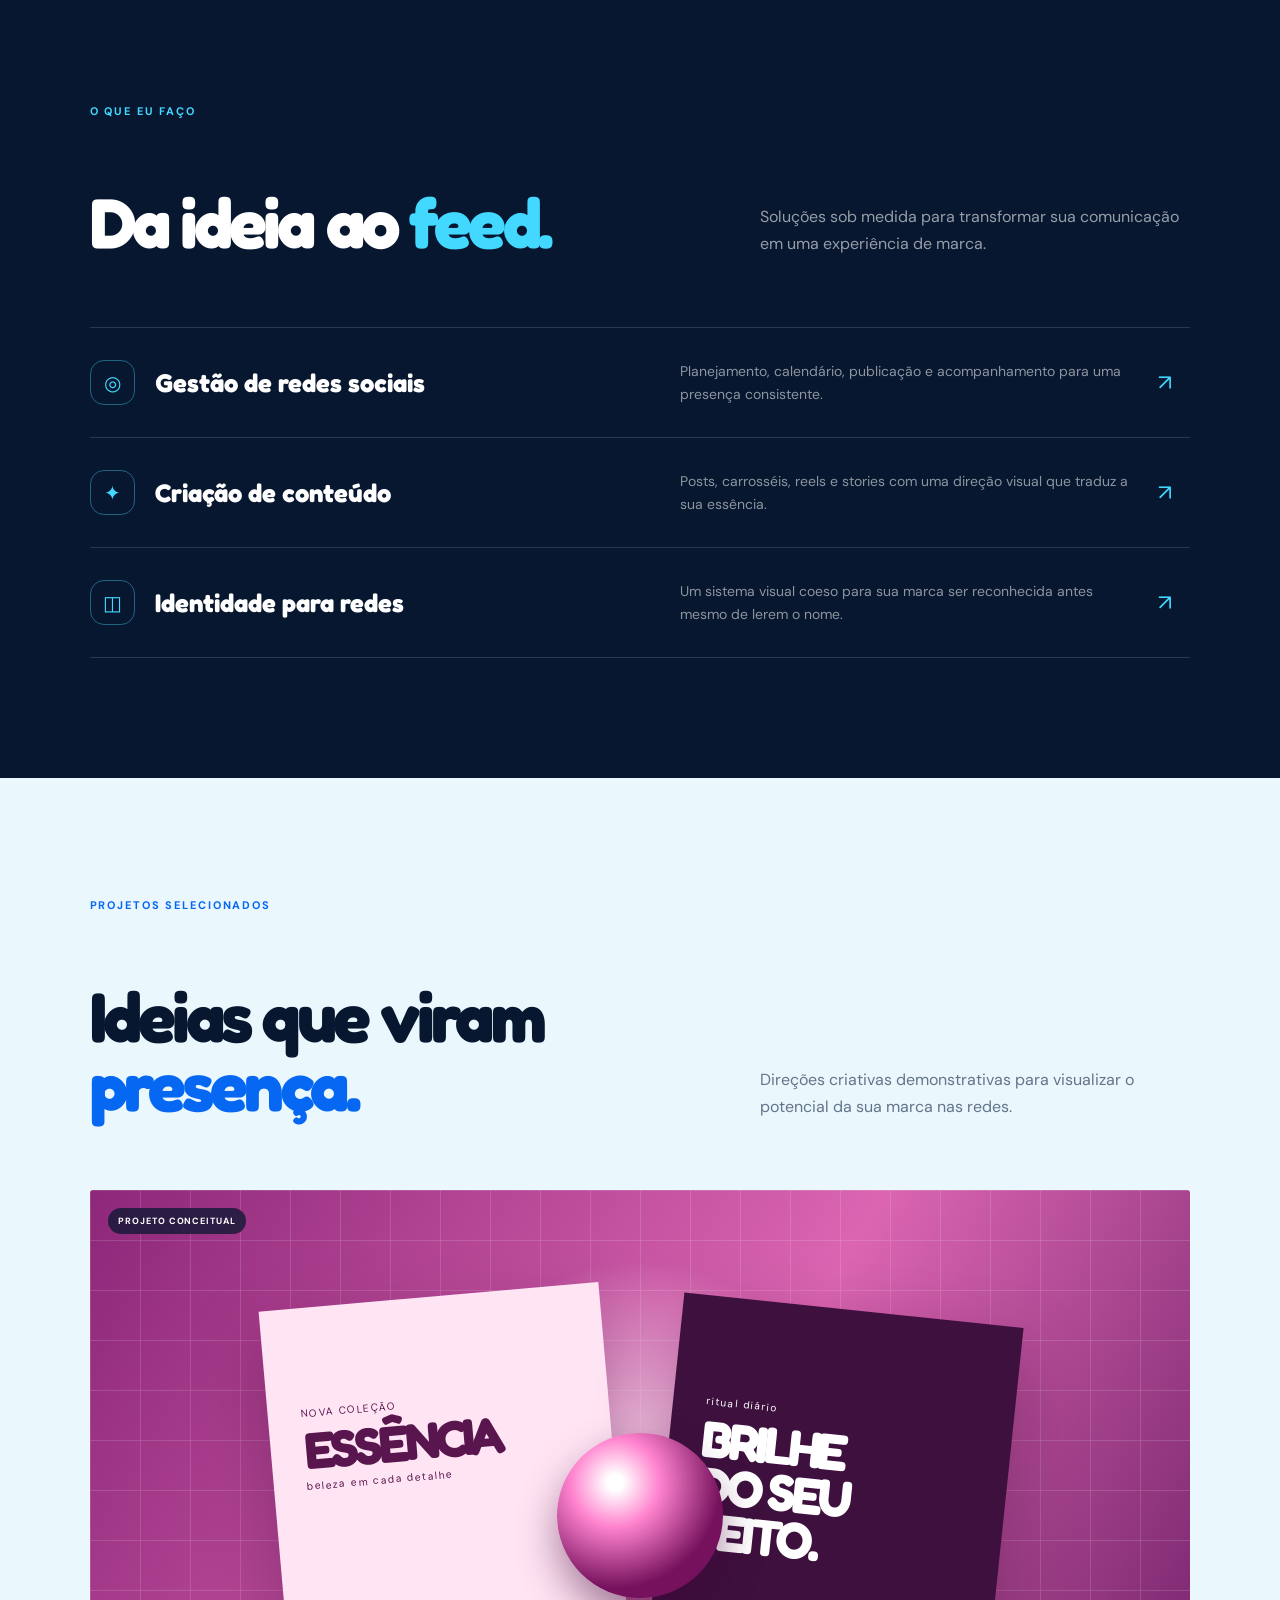
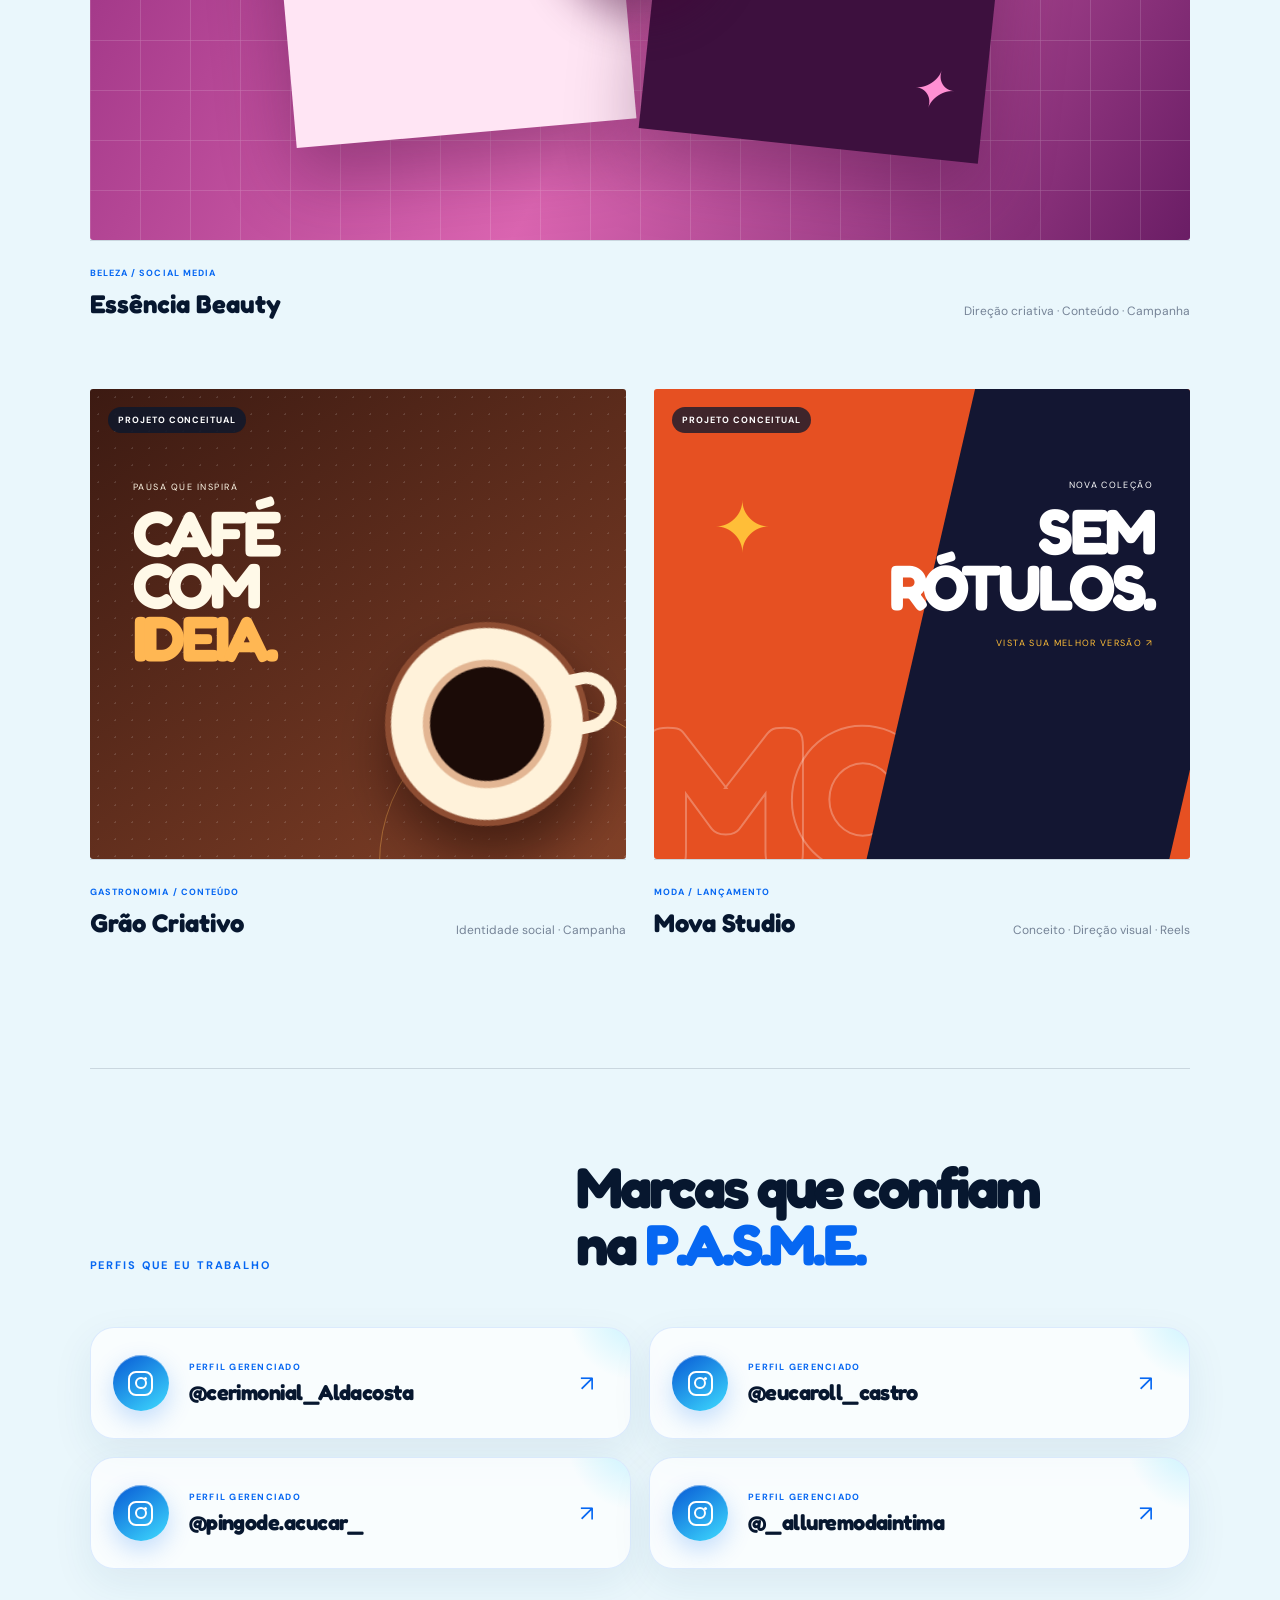
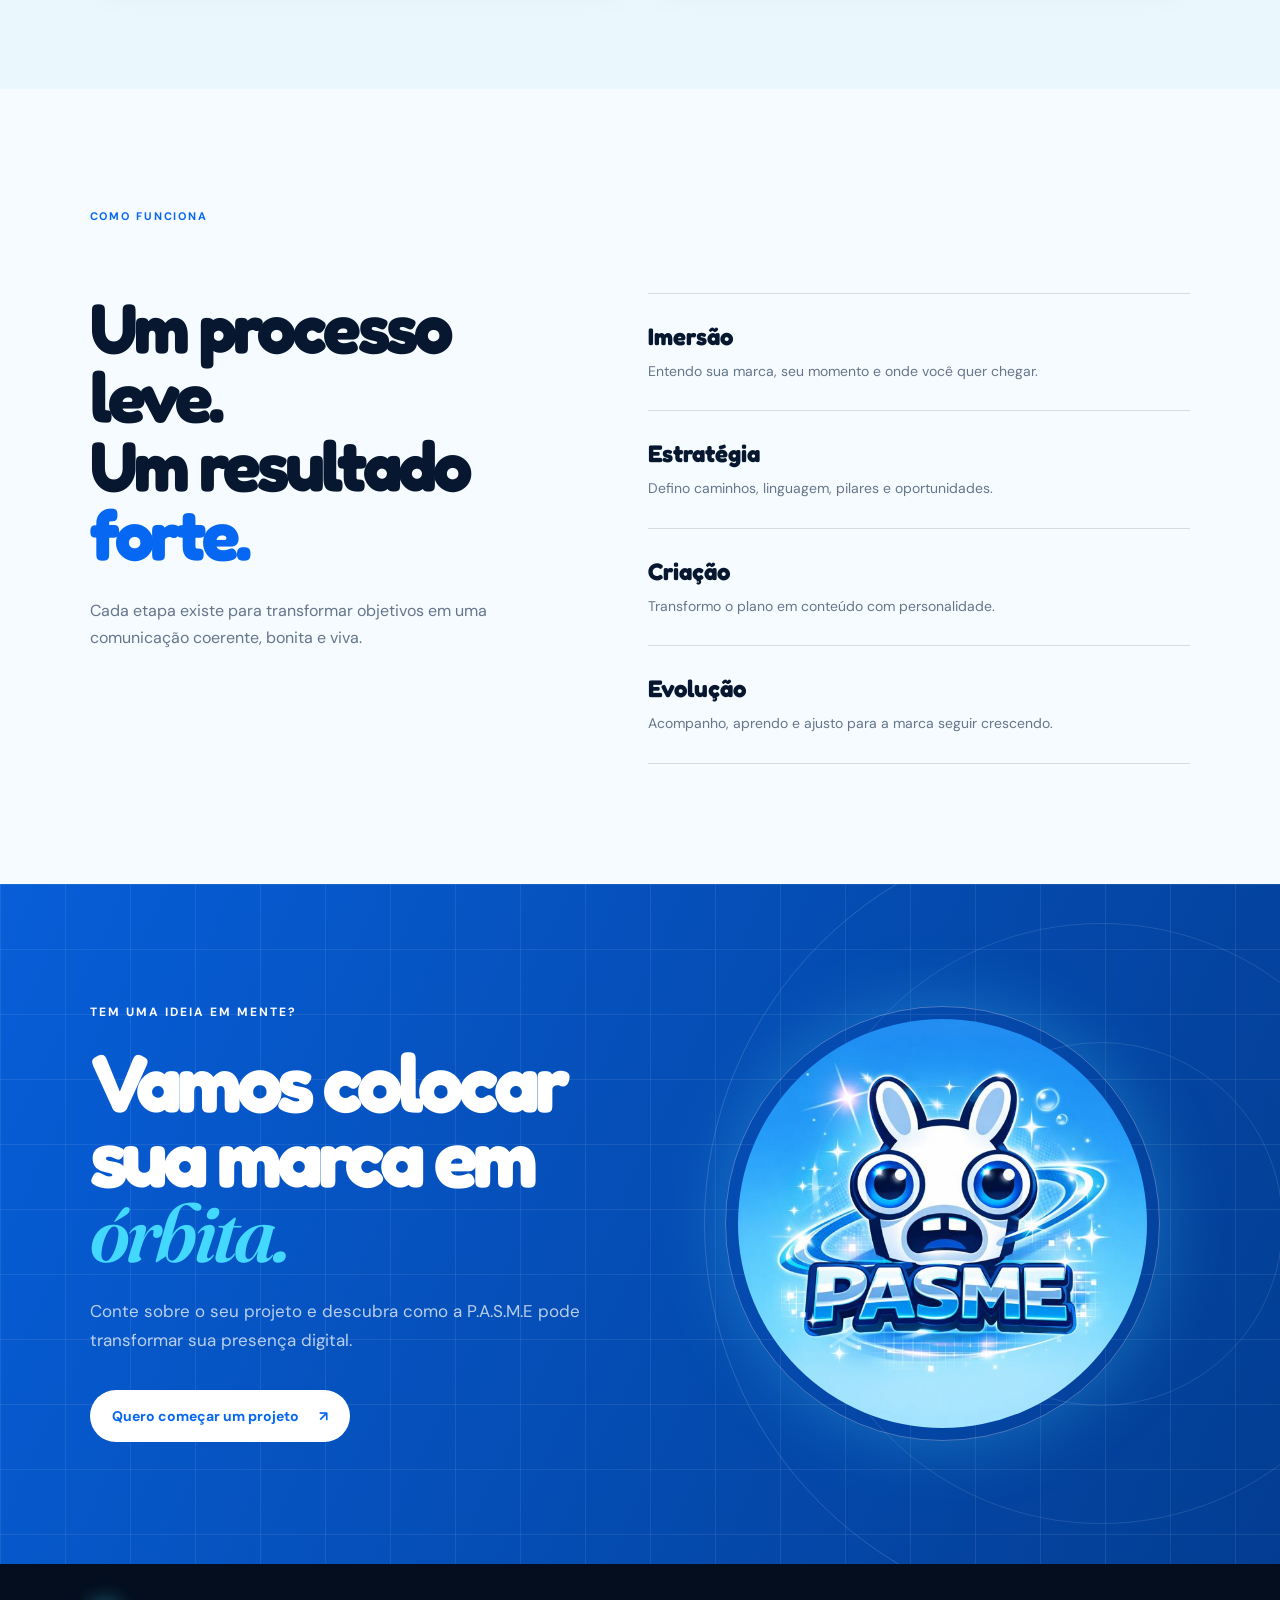
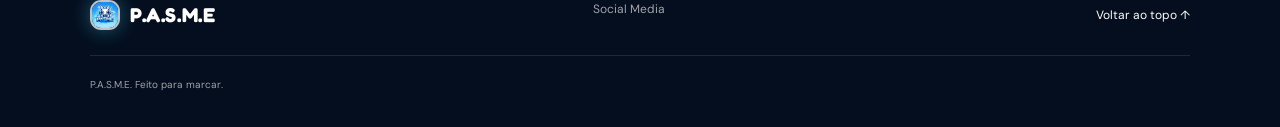
==== commit 59e56209: "Remove estrategia digital das apresentacoes" ====
--- a/index.html
+++ b/index.html
@@ -41,7 +41,7 @@
         <div class="hero-orbit orbit-one" aria-hidden="true"></div>
         <div class="hero-orbit orbit-two" aria-hidden="true"></div>
         <div class="hero-copy reveal">
-          <div class="eyebrow">SOCIAL MEDIA &amp; ESTRATÉGIA DIGITAL</div>
+          <div class="eyebrow">SOCIAL MEDIA</div>
           <h1>Conteúdo que faz sua marca <em>aparecer.</em></h1>
           <p>
             Transformo ideias em presença digital marcante, com estratégia,
@@ -117,11 +117,6 @@
             <span class="service-arrow">↗</span>
           </article>
           <article class="service-item reveal">
-            <div class="service-title"><span class="service-icon">⌁</span><h3>Estratégia digital</h3></div>
-            <p>Posicionamento, pilares de conteúdo e campanhas guiadas por objetivos claros.</p>
-            <span class="service-arrow">↗</span>
-          </article>
-          <article class="service-item reveal">
             <div class="service-title"><span class="service-icon">◫</span><h3>Identidade para redes</h3></div>
             <p>Um sistema visual coeso para sua marca ser reconhecida antes mesmo de lerem o nome.</p>
             <span class="service-arrow">↗</span>
@@ -275,7 +270,7 @@
 
     <footer>
       <a class="brand footer-brand" href="#inicio"><span class="brand-mark"><img src="assets/logo-pasme.jpg" alt="" /></span><span>P.A.S.M.E</span></a>
-      <p>Social Media &amp; Estratégia Digital</p>
+      <p>Social Media</p>
       <div class="footer-links"><a href="#inicio">Voltar ao topo ↑</a></div>
       <small>P.A.S.M.E. Feito para marcar.</small>
     </footer>
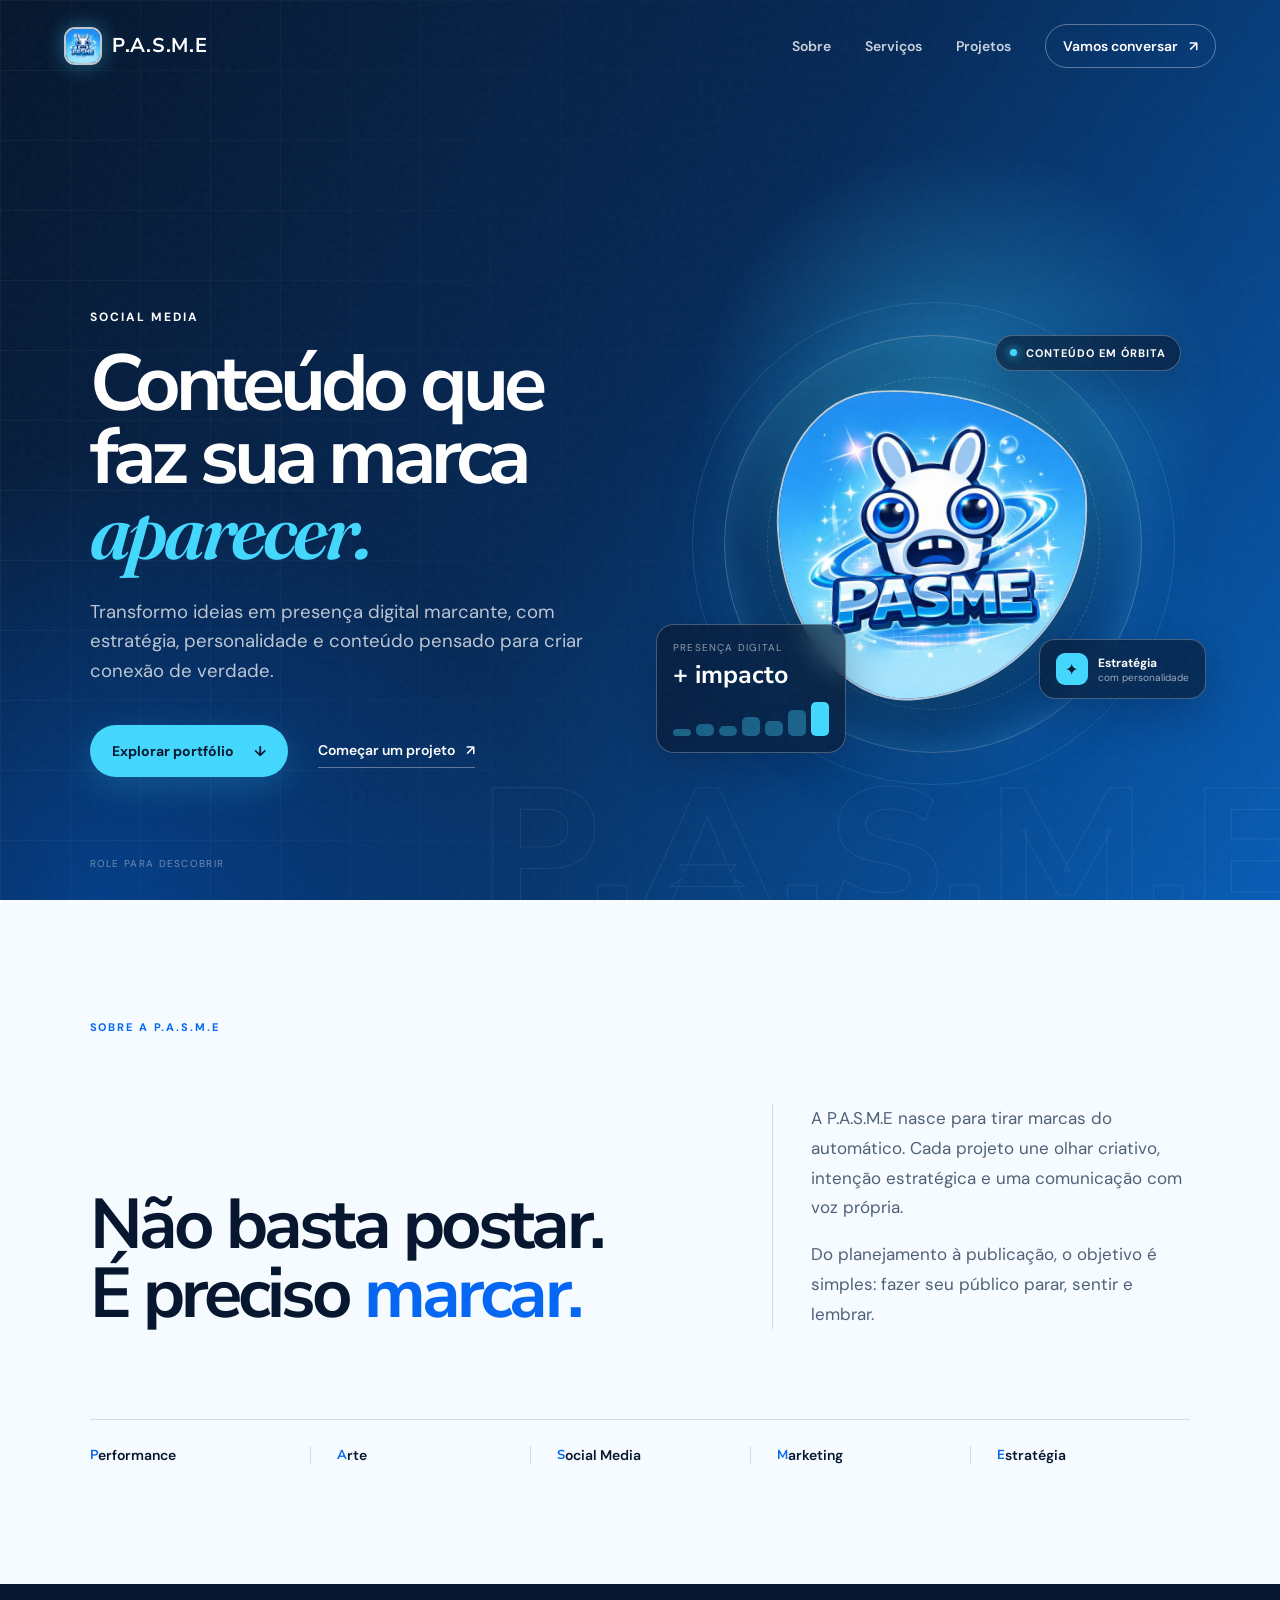
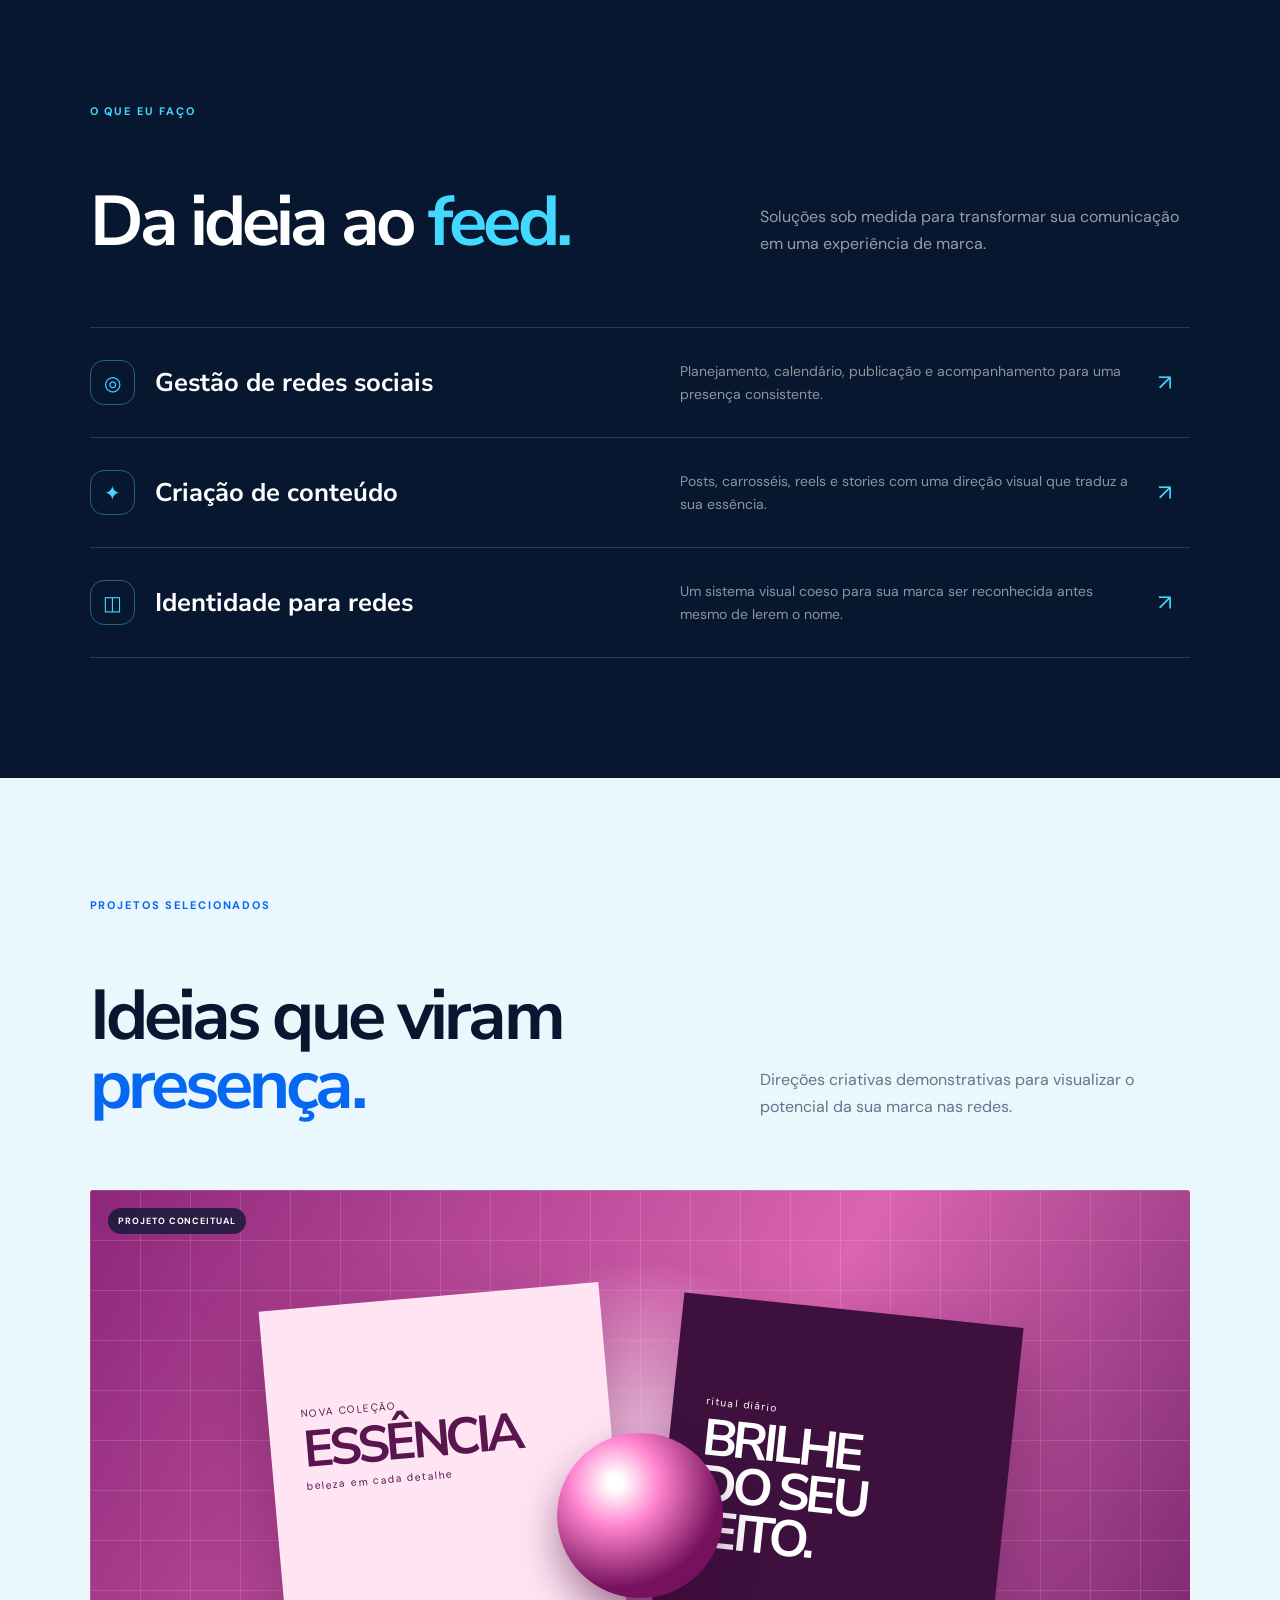
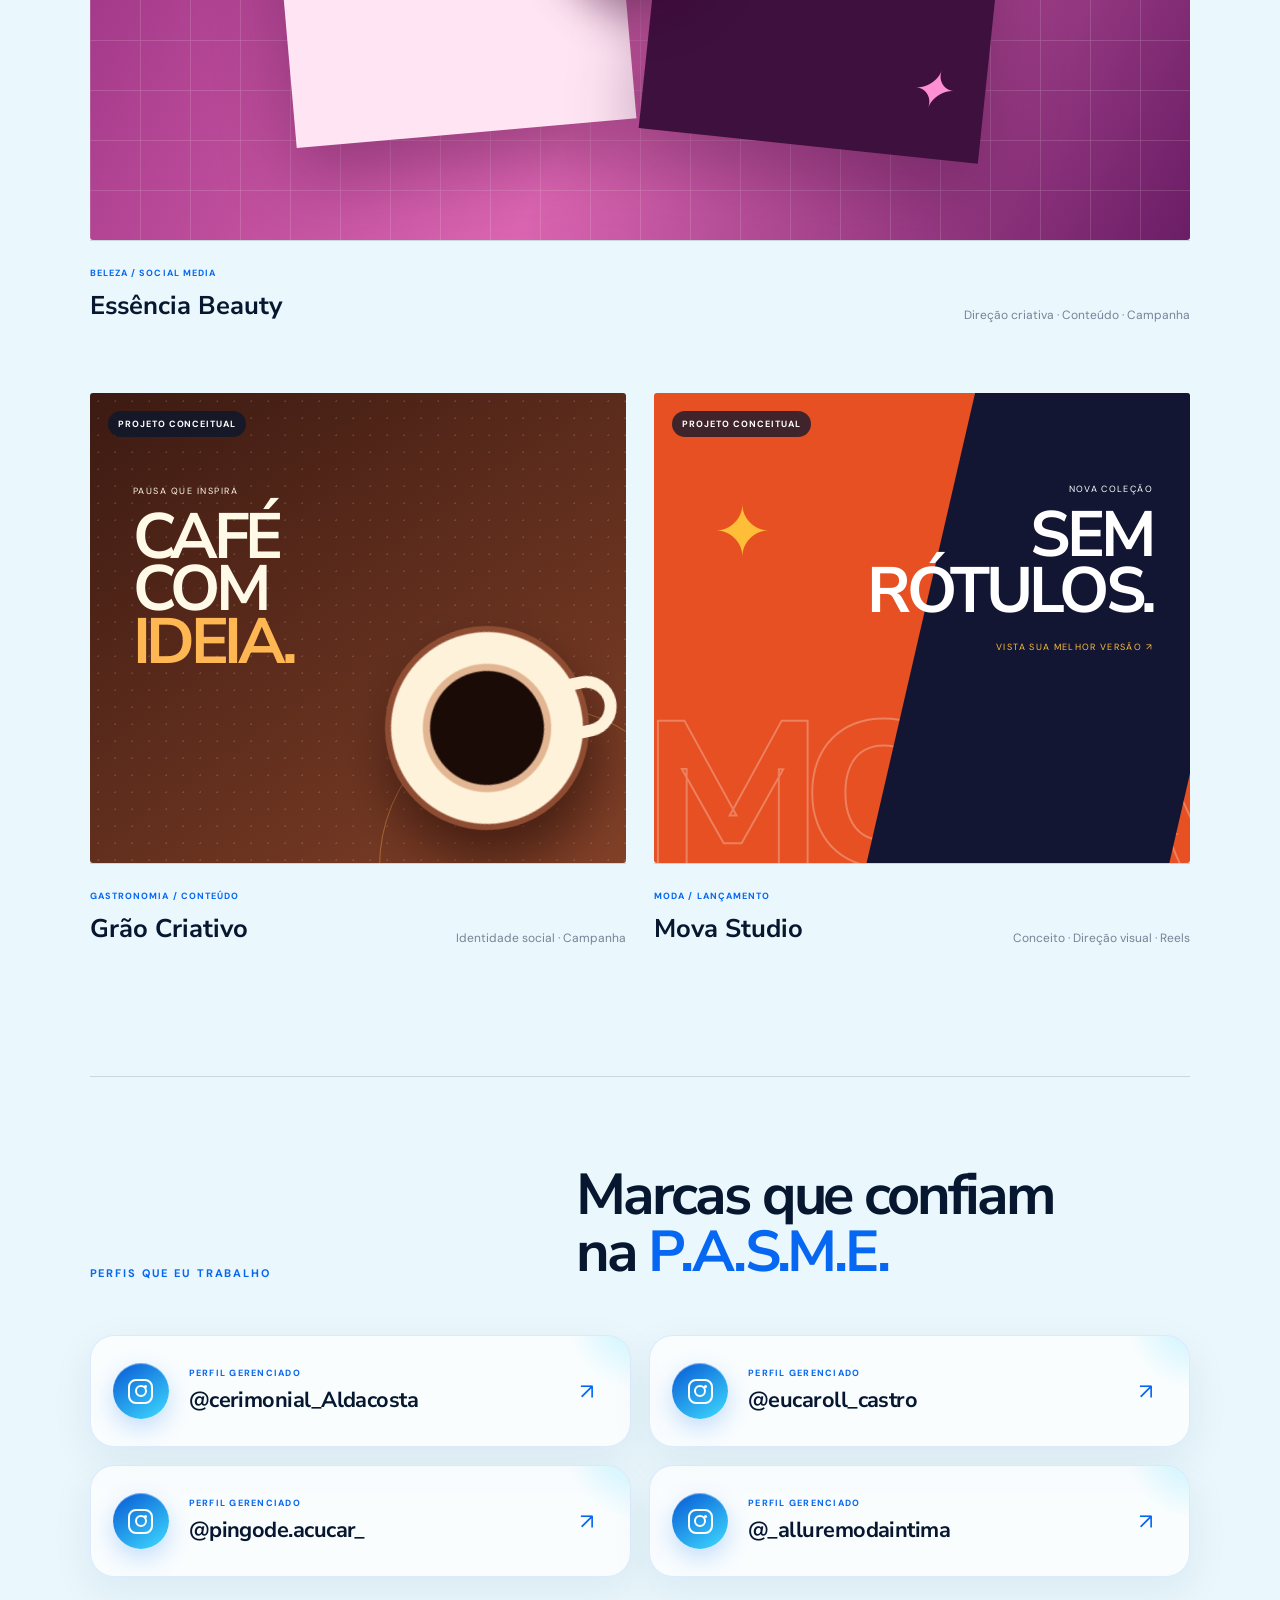
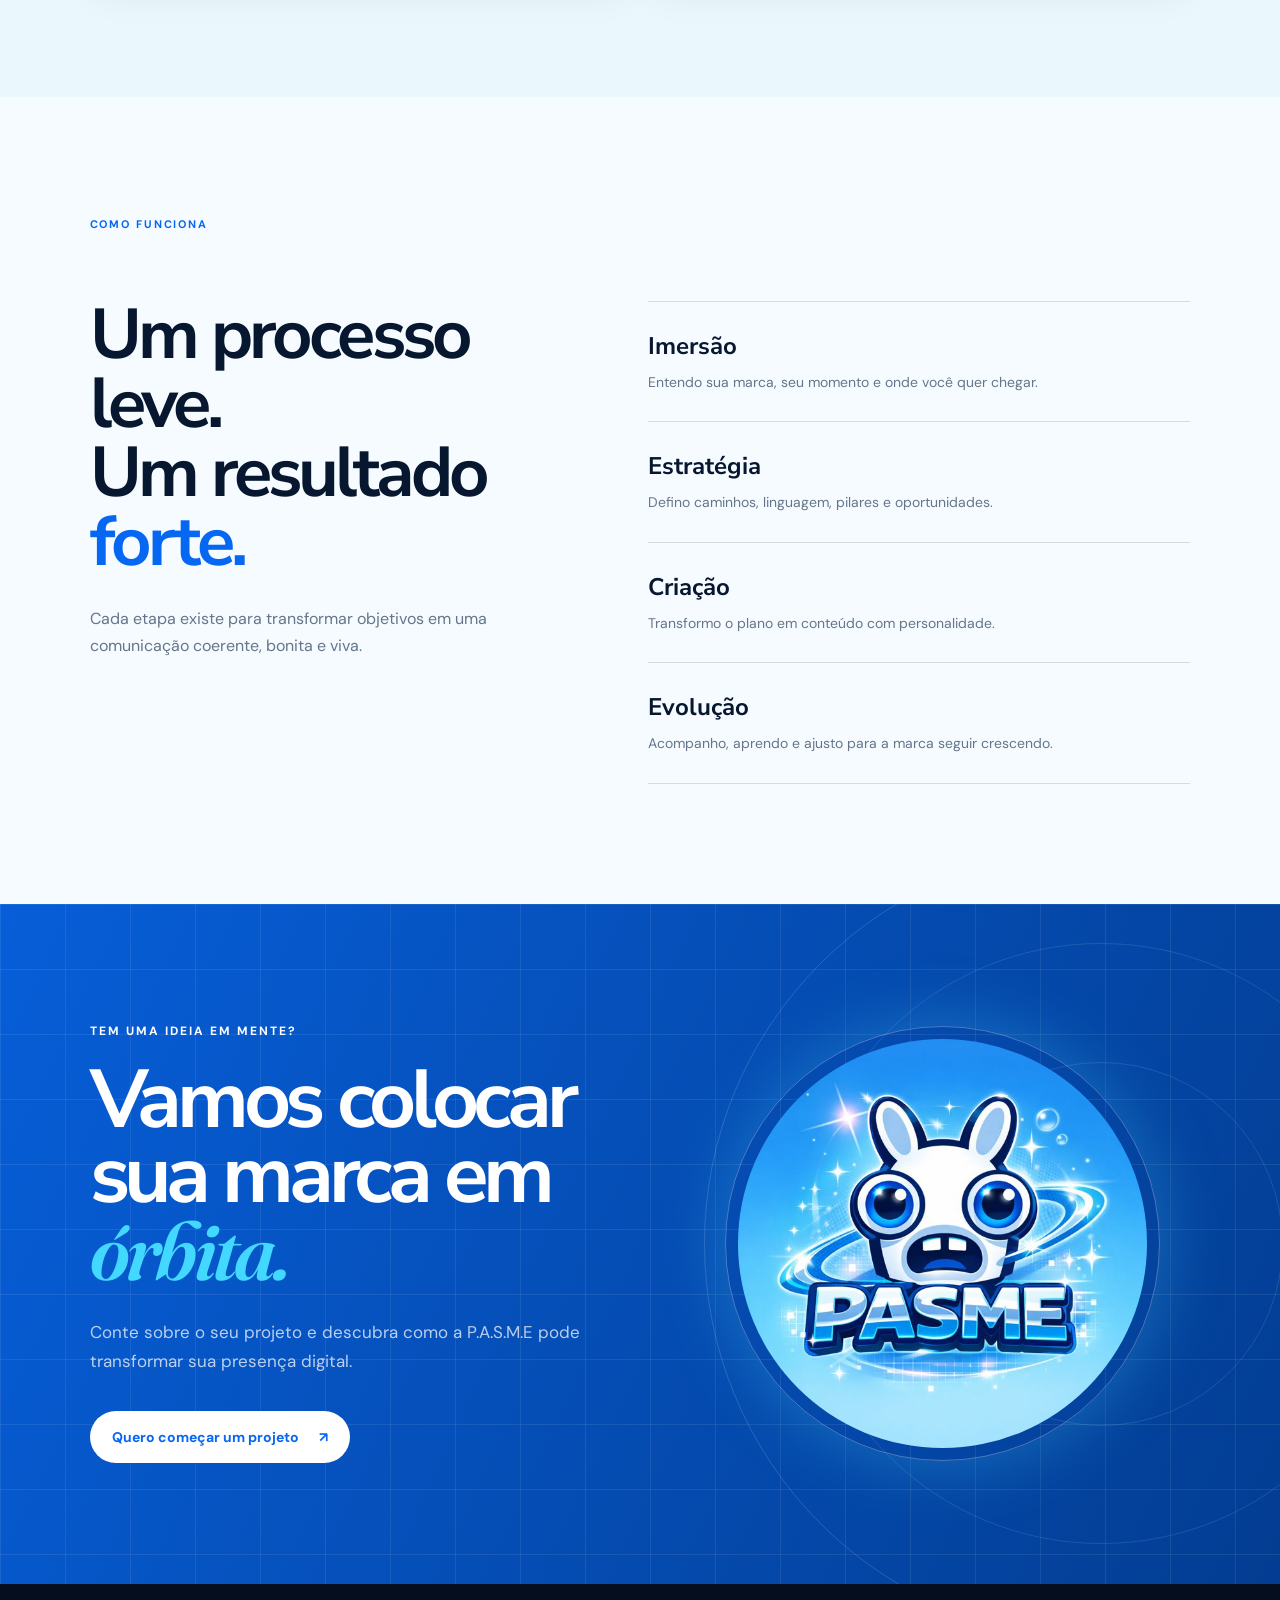
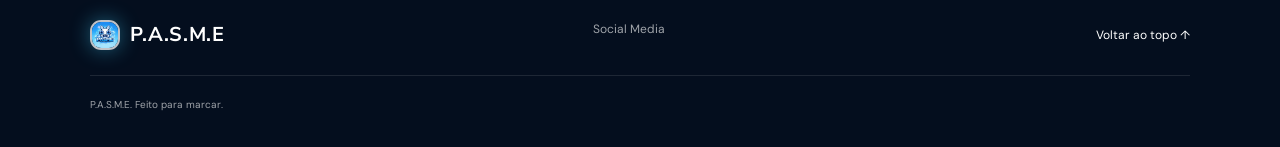
==== commit 290f8701: "Refina tipografia principal" ====
--- a/index.html
+++ b/index.html
@@ -13,7 +13,7 @@
     <link rel="preconnect" href="https://fonts.googleapis.com" />
     <link rel="preconnect" href="https://fonts.gstatic.com" crossorigin />
     <link
-      href="https://fonts.googleapis.com/css2?family=DM+Sans:wght@400;500;600;700&family=Fredoka:wght@500;600;700&family=Fraunces:opsz,wght@9..144,600&display=swap"
+      href="https://fonts.googleapis.com/css2?family=DM+Sans:wght@400;500;600;700&family=Nunito+Sans:opsz,wght@6..12,600;6..12,700;6..12,800&family=Fraunces:opsz,wght@9..144,600&display=swap"
       rel="stylesheet"
     />
     <link rel="stylesheet" href="styles.css" />
--- a/styles.css
+++ b/styles.css
@@ -7,7 +7,7 @@
   --white: #ffffff;
   --muted: #6c7b8f;
   --line: rgba(7, 23, 47, 0.14);
-  --display: "Fredoka", sans-serif;
+  --display: "Nunito Sans", sans-serif;
   --accent: "Fraunces", serif;
   --body: "DM Sans", sans-serif;
 }
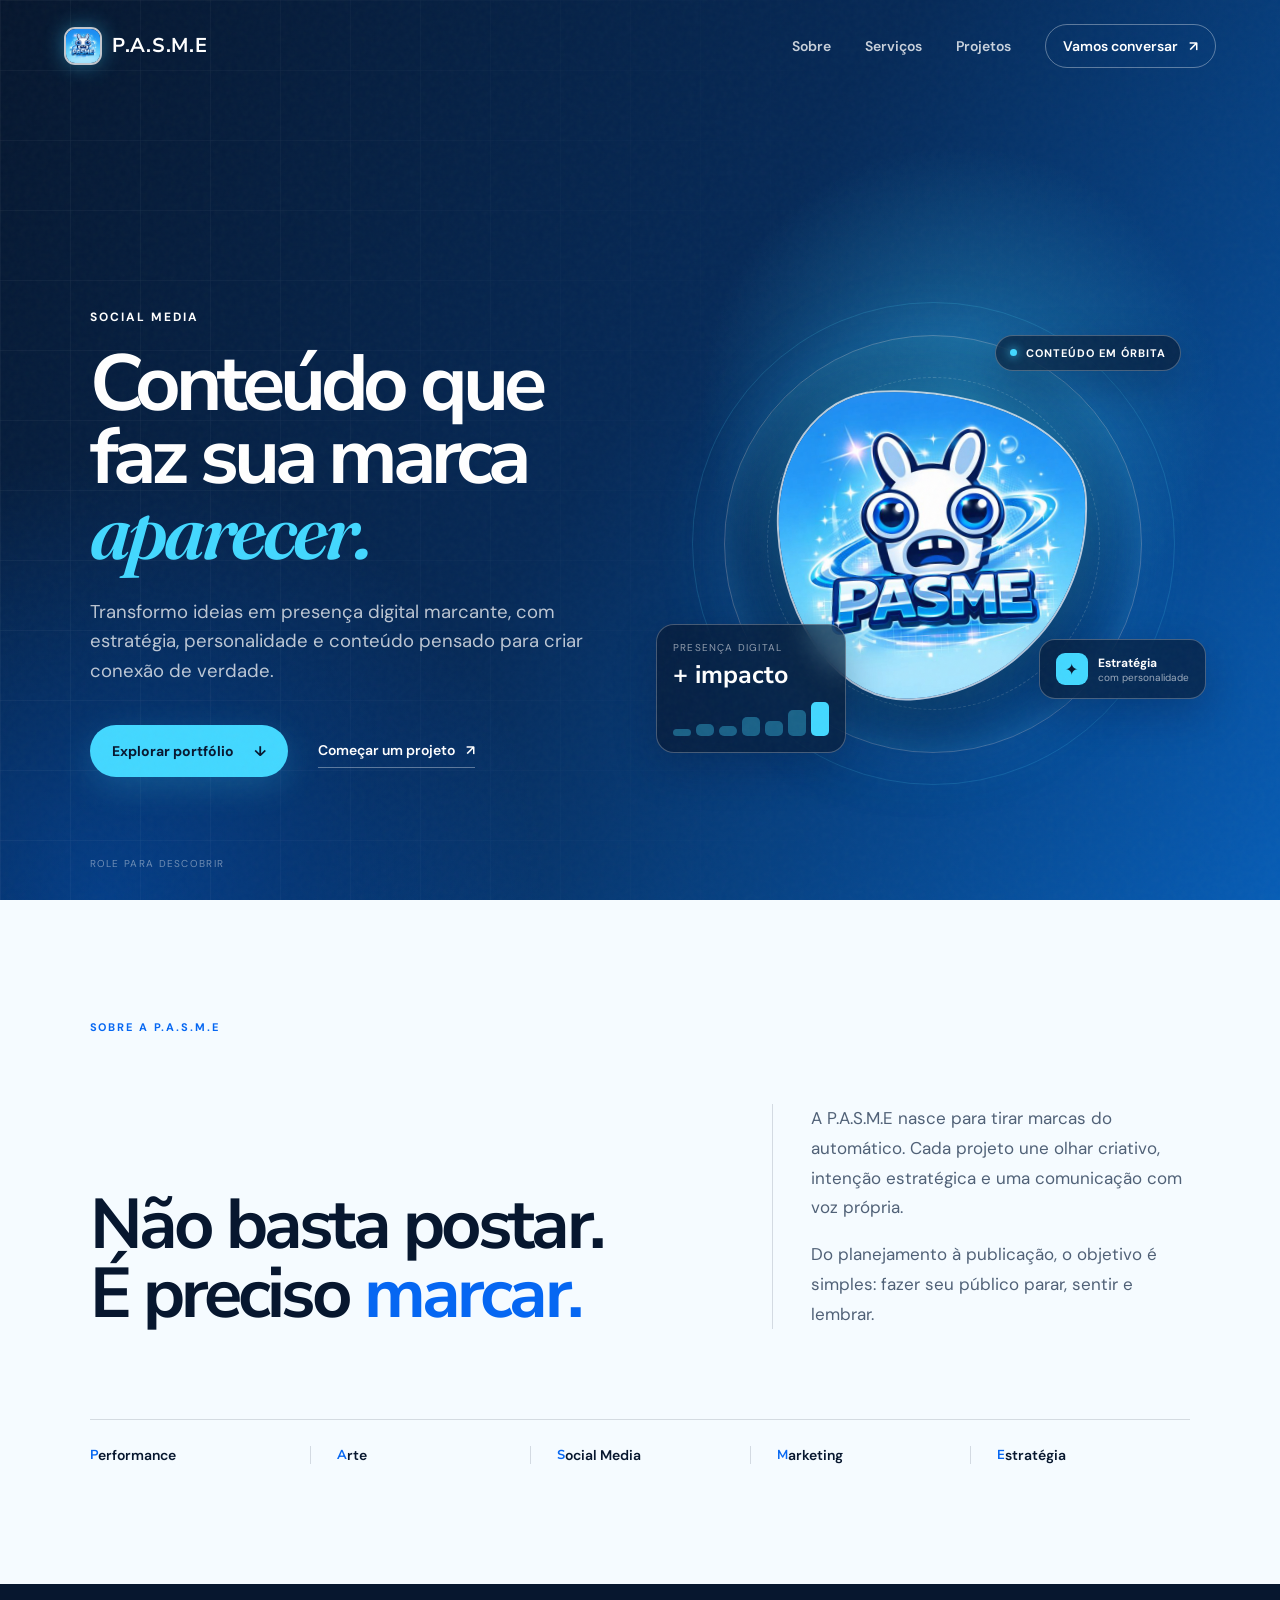
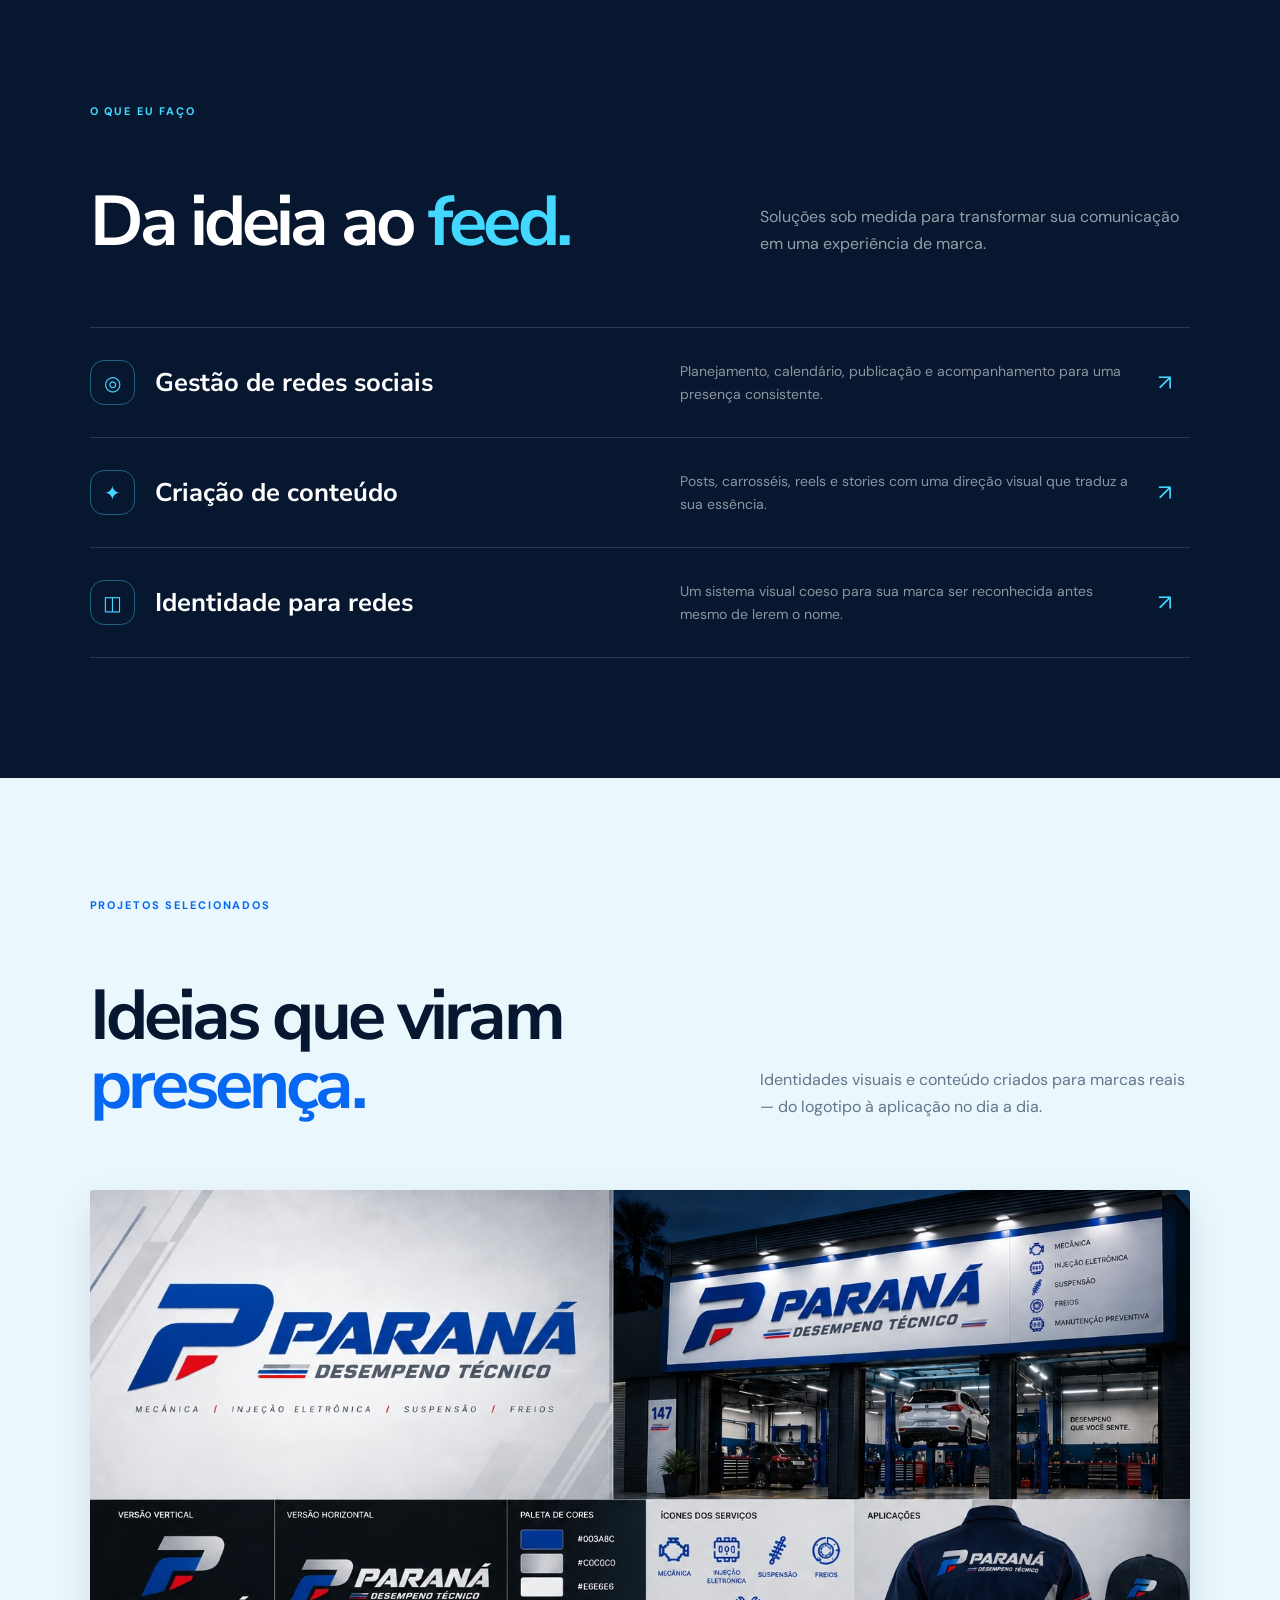
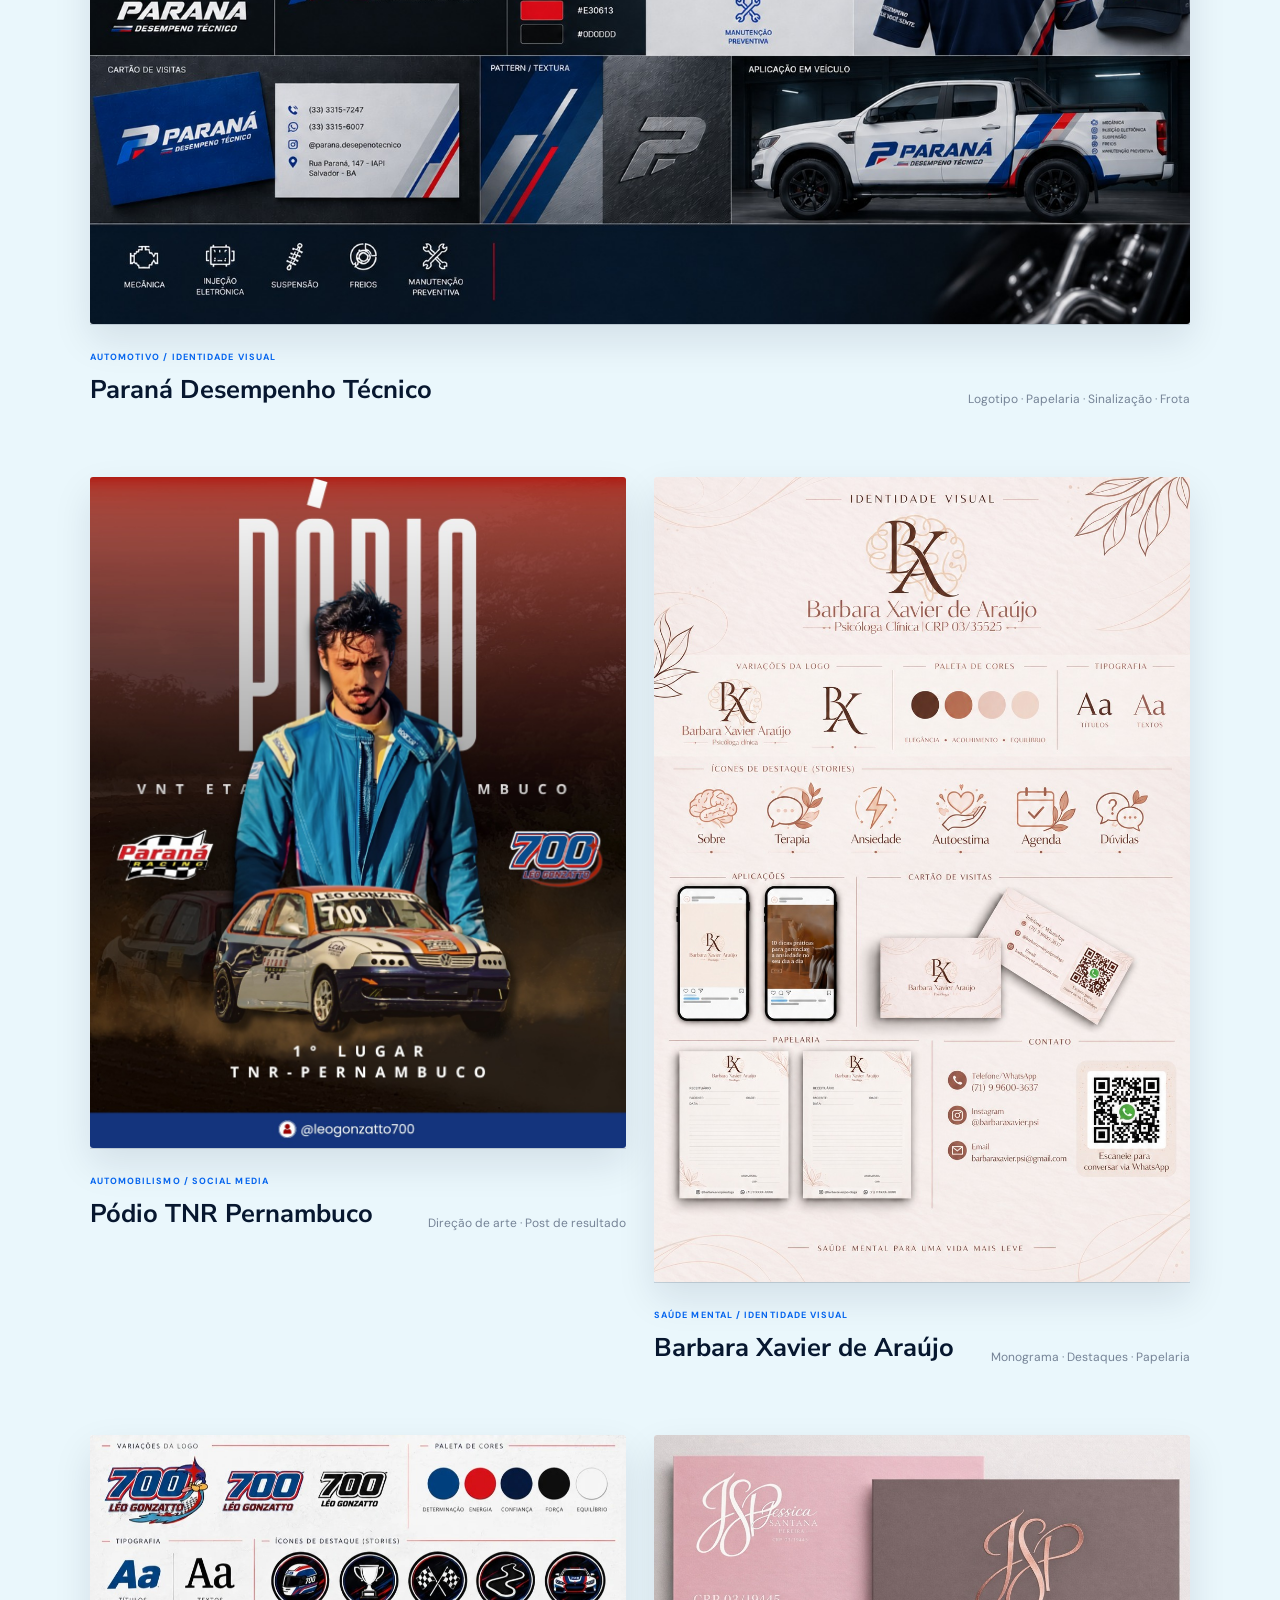
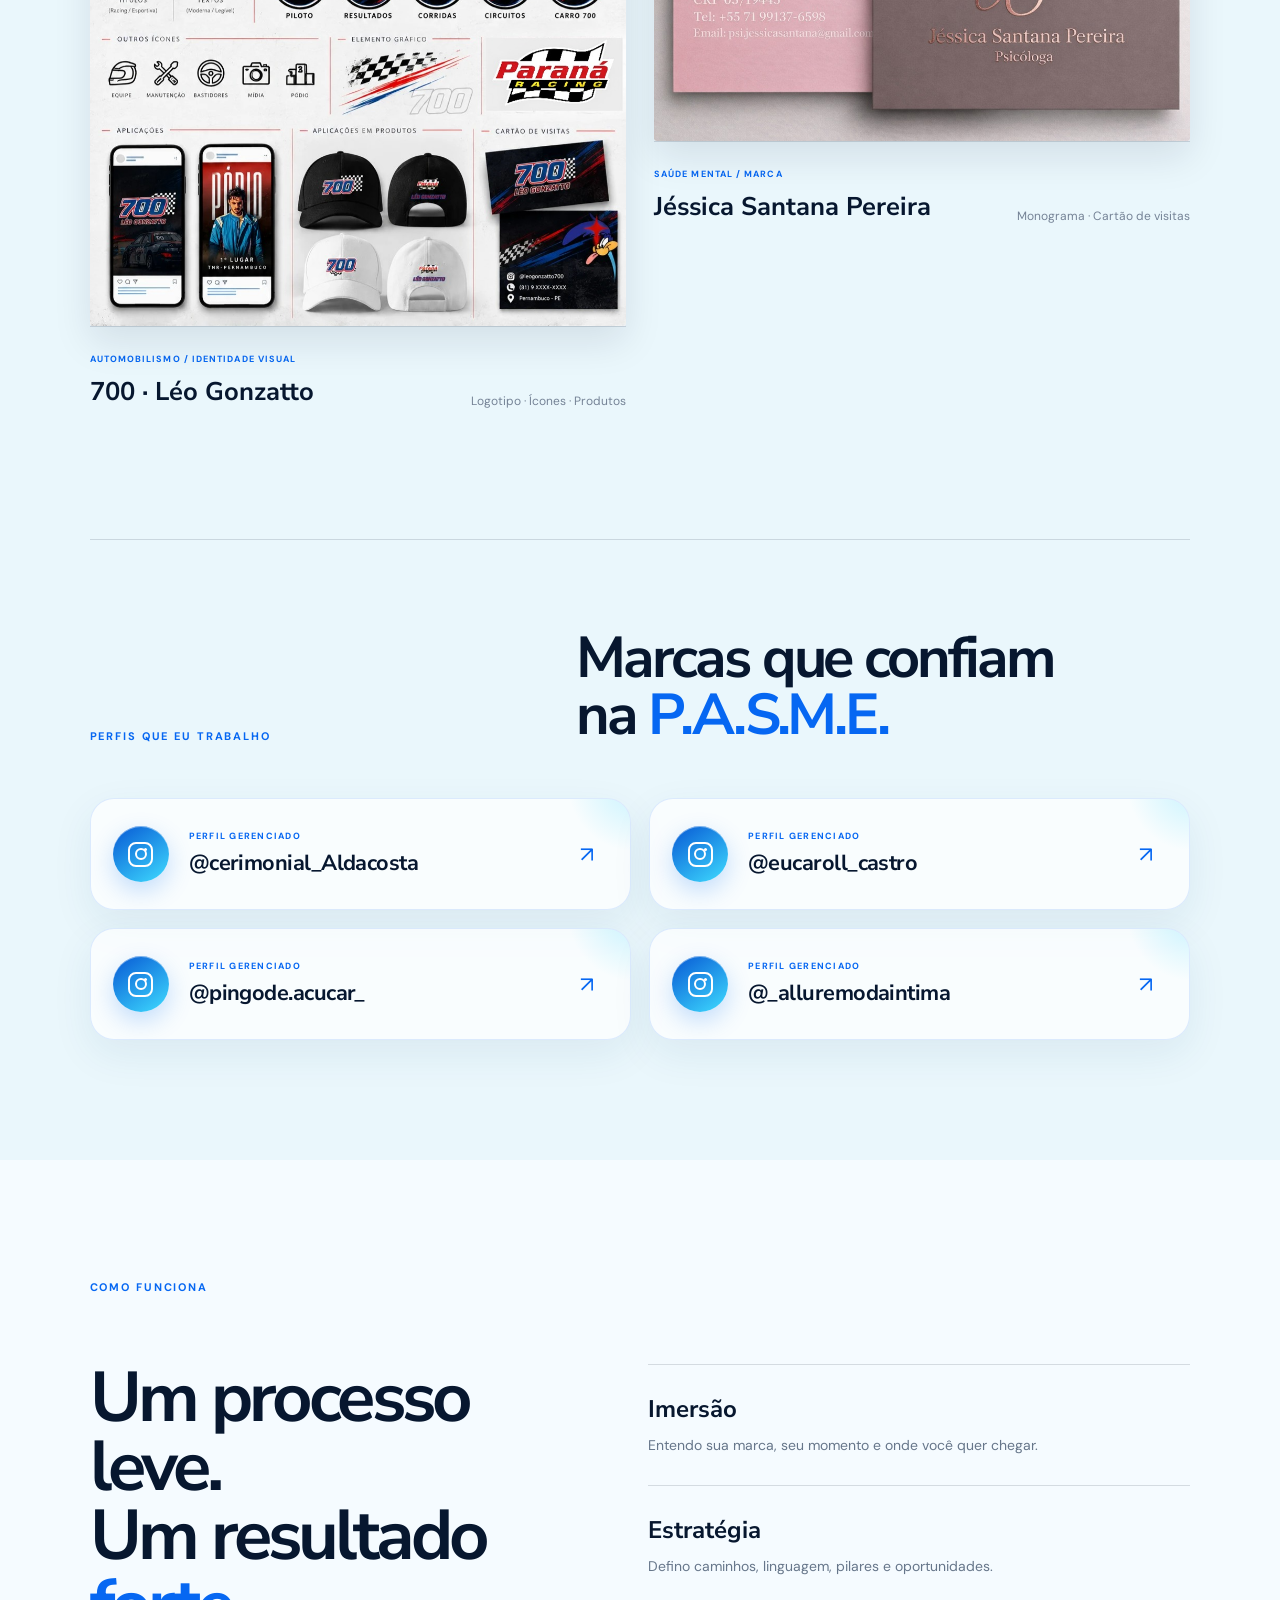
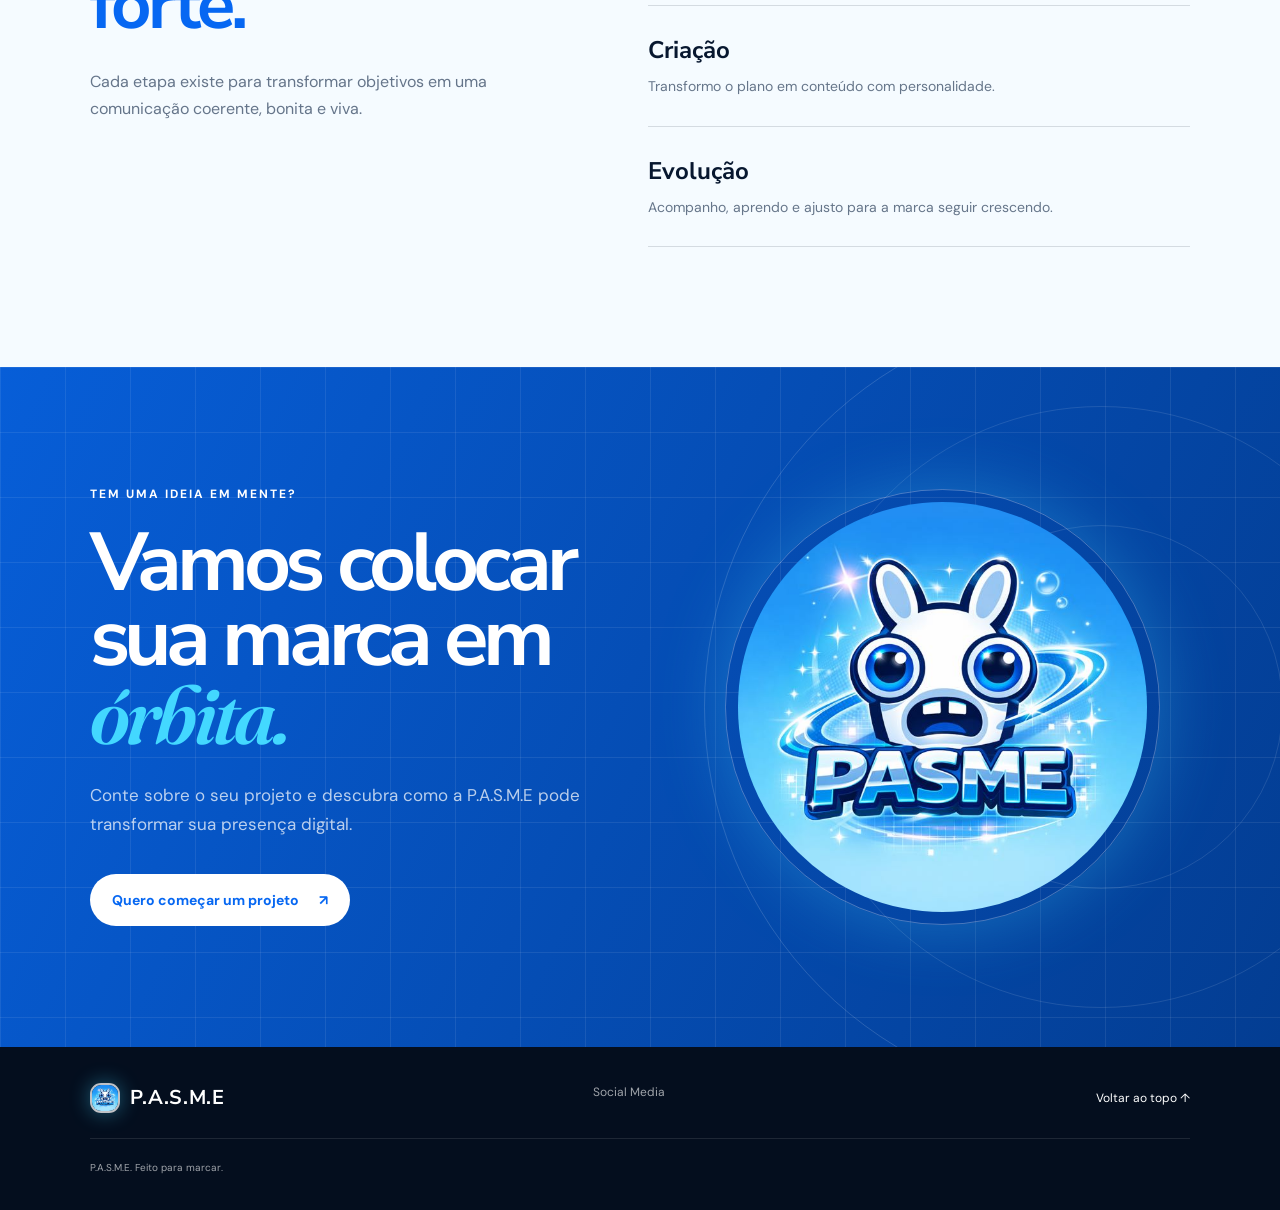
==== commit a05d1bd5: "Adiciona cinco projetos reais ao portfolio Substitui os tres mockups conceituais pelos trabalhos de " ====
--- a/index.html
+++ b/index.html
@@ -128,46 +128,92 @@
         <div class="section-label reveal">PROJETOS SELECIONADOS</div>
         <div class="projects-head reveal">
           <h2>Ideias que viram<br /><span>presença.</span></h2>
-          <p>Direções criativas demonstrativas para visualizar o potencial da sua marca nas redes.</p>
+          <p>Identidades visuais e conteúdo criados para marcas reais — do logotipo à aplicação no dia a dia.</p>
         </div>
 
         <div class="project-grid">
           <article class="project-card project-large reveal">
-            <div class="project-art art-beauty">
-              <div class="concept-tag">PROJETO CONCEITUAL</div>
-              <div class="poster poster-left"><small>NOVA COLEÇÃO</small><strong>ESSÊNCIA</strong><span>beleza em cada detalhe</span></div>
-              <div class="poster poster-right"><span>ritual diário</span><strong>BRILHE<br />DO SEU<br />JEITO.</strong><i>✦</i></div>
-              <div class="product-orb"></div>
-            </div>
-            <div class="project-info">
-              <div><small>BELEZA / SOCIAL MEDIA</small><h3>Essência Beauty</h3></div>
-              <span>Direção criativa · Conteúdo · Campanha</span>
+            <button class="project-art" type="button" data-caption="Paraná Desempenho Técnico · identidade visual completa">
+              <img
+                src="assets/projetos/parana-desempenho-tecnico.jpg"
+                width="1536"
+                height="1024"
+                loading="lazy"
+                alt="Identidade visual da Paraná Desempenho Técnico: logotipo, fachada da oficina, paleta azul e vermelha, ícones de serviços, uniforme, cartão de visitas e aplicação em veículo"
+              />
+              <span class="project-zoom">Ampliar ↗</span>
+            </button>
+            <div class="project-info">
+              <div><small>AUTOMOTIVO / IDENTIDADE VISUAL</small><h3>Paraná Desempenho Técnico</h3></div>
+              <span>Logotipo · Papelaria · Sinalização · Frota</span>
             </div>
           </article>
 
           <article class="project-card reveal">
-            <div class="project-art art-coffee">
-              <div class="concept-tag">PROJETO CONCEITUAL</div>
-              <div class="coffee-copy"><small>PAUSA QUE INSPIRA</small><strong>CAFÉ<br />COM<br /><em>IDEIA.</em></strong></div>
-              <div class="coffee-cup"><span></span></div>
-              <div class="coffee-ring"></div>
-            </div>
-            <div class="project-info">
-              <div><small>GASTRONOMIA / CONTEÚDO</small><h3>Grão Criativo</h3></div>
-              <span>Identidade social · Campanha</span>
+            <button class="project-art" type="button" data-caption="700 Léo Gonzatto · 1º lugar na etapa TNR Pernambuco">
+              <img
+                src="assets/projetos/700-leo-gonzatto-podio.jpg"
+                width="1080"
+                height="1350"
+                loading="lazy"
+                alt="Post de pódio do piloto Léo Gonzatto comemorando o primeiro lugar na etapa TNR Pernambuco, com o carro 700 da Paraná Racing"
+              />
+              <span class="project-zoom">Ampliar ↗</span>
+            </button>
+            <div class="project-info">
+              <div><small>AUTOMOBILISMO / SOCIAL MEDIA</small><h3>Pódio TNR Pernambuco</h3></div>
+              <span>Direção de arte · Post de resultado</span>
             </div>
           </article>
 
           <article class="project-card reveal">
-            <div class="project-art art-fashion">
-              <div class="concept-tag">PROJETO CONCEITUAL</div>
-              <div class="fashion-word">MOVA</div>
-              <div class="fashion-panel"><span>nova coleção</span><strong>SEM<br />RÓTULOS.</strong><small>vista sua melhor versão ↗</small></div>
-              <div class="fashion-star">✦</div>
-            </div>
-            <div class="project-info">
-              <div><small>MODA / LANÇAMENTO</small><h3>Mova Studio</h3></div>
-              <span>Conceito · Direção visual · Reels</span>
+            <button class="project-art" type="button" data-caption="Barbara Xavier de Araújo · identidade visual">
+              <img
+                src="assets/projetos/barbara-xavier-psicologa.jpg"
+                width="1024"
+                height="1536"
+                loading="lazy"
+                alt="Identidade visual da psicóloga Barbara Xavier de Araújo: monograma, paleta em tons terrosos, ícones de destaque, papelaria e cartão de visitas"
+              />
+              <span class="project-zoom">Ampliar ↗</span>
+            </button>
+            <div class="project-info">
+              <div><small>SAÚDE MENTAL / IDENTIDADE VISUAL</small><h3>Barbara Xavier de Araújo</h3></div>
+              <span>Monograma · Destaques · Papelaria</span>
+            </div>
+          </article>
+
+          <article class="project-card reveal">
+            <button class="project-art" type="button" data-caption="700 Léo Gonzatto · identidade visual esportiva">
+              <img
+                src="assets/projetos/700-leo-gonzatto.jpg"
+                width="1022"
+                height="937"
+                loading="lazy"
+                alt="Identidade visual do piloto 700 Léo Gonzatto: variações do logotipo, paleta, tipografia, ícones de destaque, bonés e cartão de visitas"
+              />
+              <span class="project-zoom">Ampliar ↗</span>
+            </button>
+            <div class="project-info">
+              <div><small>AUTOMOBILISMO / IDENTIDADE VISUAL</small><h3>700 · Léo Gonzatto</h3></div>
+              <span>Logotipo · Ícones · Produtos</span>
+            </div>
+          </article>
+
+          <article class="project-card reveal">
+            <button class="project-art" type="button" data-caption="Jéssica Santana Pereira · marca e cartão de visitas">
+              <img
+                src="assets/projetos/jessica-santana-psicologa.jpg"
+                width="1050"
+                height="600"
+                loading="lazy"
+                alt="Cartão de visitas da psicóloga Jéssica Santana Pereira com monograma JSP em acabamento rosê sobre papel rosa e cinza"
+              />
+              <span class="project-zoom">Ampliar ↗</span>
+            </button>
+            <div class="project-info">
+              <div><small>SAÚDE MENTAL / MARCA</small><h3>Jéssica Santana Pereira</h3></div>
+              <span>Monograma · Cartão de visitas</span>
             </div>
           </article>
         </div>
@@ -275,6 +321,12 @@
       <small>P.A.S.M.E. Feito para marcar.</small>
     </footer>
 
+    <div class="lightbox" role="dialog" aria-modal="true" aria-label="Visualização ampliada do projeto">
+      <button class="lightbox-close" type="button" aria-label="Fechar visualização">✕</button>
+      <img src="" alt="" />
+      <p class="lightbox-caption"></p>
+    </div>
+
     <script src="script.js"></script>
   </body>
 </html>
--- a/styles.css
+++ b/styles.css
@@ -76,7 +76,6 @@
     linear-gradient(125deg, #06162d 0%, #062957 48%, #075db6 100%);
 }
 .hero::before { content: ""; position: absolute; inset: 0; z-index: -3; opacity: .1; background-image: linear-gradient(rgba(255,255,255,.4) 1px, transparent 1px), linear-gradient(90deg, rgba(255,255,255,.4) 1px, transparent 1px); background-size: 70px 70px; mask-image: linear-gradient(to right, black, transparent 70%); }
-.hero::after { content: "P.A.S.M.E"; position: absolute; right: -20px; bottom: -45px; z-index: -2; font: 800 clamp(90px, 14vw, 220px)/1 var(--display); color: transparent; -webkit-text-stroke: 1px rgba(255,255,255,.08); }
 .hero-copy { max-width: 720px; z-index: 2; }
 .eyebrow { display: flex; align-items: center; gap: 12px; font: 700 12px/1 var(--body); letter-spacing: .17em; }
 h1, h2, h3, p { margin-top: 0; }
@@ -142,29 +141,14 @@
 
 .projects { background: #eaf7fc; }
 .projects-head p { color: #64758b; }
-.project-grid { display: grid; grid-template-columns: repeat(2, 1fr); gap: 70px 28px; }
+.project-grid { display: grid; grid-template-columns: repeat(2, 1fr); align-items: start; gap: 70px 28px; }
 .project-large { grid-column: 1 / -1; }
-.project-art { position: relative; overflow: hidden; height: 470px; border-radius: 3px; }
-.project-large .project-art { height: min(53vw, 650px); }
-.concept-tag { position: absolute; z-index: 7; top: 18px; left: 18px; padding: 7px 10px; border-radius: 999px; color: white; background: rgba(7,23,47,.75); backdrop-filter: blur(8px); font-size: 9px; font-weight: 700; letter-spacing: .11em; }
-.art-beauty { display: flex; align-items: center; justify-content: center; gap: 4%; background: radial-gradient(circle at 50% 40%, #ffd1ef, transparent 28%), linear-gradient(120deg, #8d2779, #db65b1 54%, #6a1d65); }
-.art-beauty::before { content: ""; position: absolute; inset: 0; opacity: .25; background-image: linear-gradient(rgba(255,255,255,.55) 1px, transparent 1px), linear-gradient(90deg, rgba(255,255,255,.55) 1px, transparent 1px); background-size: 50px 50px; }
-.poster { position: relative; z-index: 2; width: 31%; aspect-ratio: .78; padding: 9% 3% 4%; color: #59154e; background: #ffe5f4; box-shadow: 0 30px 70px rgba(54,8,50,.35); transform: rotate(-5deg); }
-.poster small, .poster span { display: block; font-size: clamp(7px, .8vw, 12px); letter-spacing: .14em; }.poster strong { display: block; margin: 7px 0; font: 700 clamp(22px, 4vw, 65px)/.9 var(--display); letter-spacing: -.08em; }
-.poster-right { color: white; background: #3d103e; transform: rotate(6deg) translateY(3%); }
-.poster-right i { position: absolute; right: 10%; bottom: 8%; color: #ff8fd3; font-size: clamp(24px,4vw,56px); }
-.product-orb { position: absolute; z-index: 3; width: 15%; aspect-ratio: 1; border-radius: 50%; background: radial-gradient(circle at 35% 30%, white 0 5%, #ff83ce 28%, #75115d 67%); box-shadow: 0 20px 40px rgba(65,5,53,.45); }
-.art-coffee { color: #fff9e8; background: linear-gradient(145deg, #3c1a12, #814027); }
-.art-coffee::before { content: ""; position: absolute; inset: 0; opacity: .13; background-image: radial-gradient(#fff 1px, transparent 1px); background-size: 17px 17px; }
-.coffee-copy { position: absolute; z-index: 2; left: 8%; top: 18%; }.coffee-copy small { letter-spacing: .17em; font-size: 9px; }.coffee-copy strong { display: block; margin-top: 12px; font: 700 clamp(42px, 5vw, 80px)/.82 var(--display); letter-spacing: -.07em; }.coffee-copy em { color: #ffb753; font-style: normal; }
-.coffee-cup { position: absolute; z-index: 2; right: 7%; bottom: 7%; width: 38%; aspect-ratio: 1; border-radius: 50%; background: radial-gradient(circle, #1b0b07 0 39%, #e3b693 40% 44%, #fff2da 45% 66%, #8e4d32 67%); box-shadow: 0 30px 50px rgba(22,4,0,.5); transform: rotate(-12deg); }
-.coffee-cup span { position: absolute; right: -15%; top: 35%; width: 27%; height: 30%; border: 12px solid #fff2da; border-left: 0; border-radius: 0 40px 40px 0; }
-.coffee-ring { position: absolute; width: 60%; aspect-ratio: 1; border: 1px solid rgba(255,183,83,.4); border-radius: 50%; right: -14%; bottom: -35%; }
-.art-fashion { color: white; background: #e65022; }
-.art-fashion::after { content: ""; position: absolute; top: -20%; right: -5%; width: 55%; height: 145%; background: #131632; transform: rotate(13deg); }
-.fashion-word { position: absolute; left: -2%; bottom: -8%; color: transparent; -webkit-text-stroke: 2px rgba(255,255,255,.28); font: 800 clamp(100px, 16vw, 240px)/1 var(--display); letter-spacing: -.1em; }
-.fashion-panel { position: absolute; z-index: 3; top: 19%; right: 7%; text-align: right; }.fashion-panel span, .fashion-panel small { display: block; text-transform: uppercase; letter-spacing: .15em; font-size: 9px; }.fashion-panel strong { display: block; margin: 12px 0 22px; font: 700 clamp(42px, 5vw, 76px)/.88 var(--display); letter-spacing: -.06em; }.fashion-panel small { color: #ffbe38; }
-.fashion-star { position: absolute; z-index: 4; top: 20%; left: 11%; color: #ffbe38; font-size: 70px; }
+.project-art { display: block; position: relative; overflow: hidden; width: 100%; padding: 0; border: 0; border-radius: 3px; background: var(--white); box-shadow: 0 16px 38px rgba(7,23,47,.10); cursor: zoom-in; transition: transform .4s, box-shadow .4s; }
+.project-art img { width: 100%; height: auto; }
+.project-art:hover, .project-art:focus-visible { transform: translateY(-6px); box-shadow: 0 28px 62px rgba(7,23,47,.20); }
+.project-art:focus-visible { outline: 2px solid var(--blue); outline-offset: 4px; }
+.project-zoom { position: absolute; z-index: 3; right: 14px; bottom: 14px; padding: 8px 13px; border-radius: 999px; color: white; background: rgba(7,23,47,.78); backdrop-filter: blur(8px); font-size: 9px; font-weight: 700; letter-spacing: .11em; opacity: 0; transform: translateY(6px); transition: opacity .3s, transform .3s; }
+.project-art:hover .project-zoom, .project-art:focus-visible .project-zoom { opacity: 1; transform: none; }
 .project-info { padding-top: 19px; display: flex; align-items: end; justify-content: space-between; gap: 20px; border-top: 1px solid var(--line); }
 .project-info small { color: var(--blue); font-size: 9px; font-weight: 700; letter-spacing: .12em; }.project-info h3 { margin: 7px 0 0; font: 700 clamp(22px, 2vw, 30px) var(--display); }.project-info > span { color: #758396; font-size: 12px; text-align: right; }
 
@@ -213,6 +197,14 @@
 @keyframes float { 0%,100% { transform: rotate(-3deg) translateY(0); } 50% { transform: rotate(-1deg) translateY(-12px); } }
 @keyframes breathe { 50% { transform: scale(1.035); } }
 
+.lightbox { position: fixed; inset: 0; z-index: 60; display: grid; place-items: center; padding: 30px; background: rgba(4,16,35,.93); backdrop-filter: blur(7px); opacity: 0; visibility: hidden; transition: opacity .3s, visibility .3s; }
+.lightbox.is-open { opacity: 1; visibility: visible; }
+.lightbox img { width: auto; max-width: min(1120px, 100%); max-height: calc(100vh - 130px); border-radius: 3px; box-shadow: 0 30px 80px rgba(0,0,0,.55); cursor: default; }
+.lightbox-close { position: absolute; top: 22px; right: 24px; width: 44px; height: 44px; border: 0; border-radius: 50%; color: white; background: rgba(255,255,255,.13); font-size: 18px; cursor: pointer; transition: background .25s; }
+.lightbox-close:hover { background: rgba(255,255,255,.26); }
+.lightbox-close:focus-visible { outline: 2px solid var(--cyan); outline-offset: 3px; }
+.lightbox-caption { position: absolute; left: 30px; right: 30px; bottom: 30px; margin: 0; text-align: center; color: rgba(255,255,255,.72); font-size: 12px; letter-spacing: .07em; }
+
 @media (max-width: 900px) {
   .site-header { height: 76px; }
   .menu-toggle { display: block; position: relative; z-index: 2; }
@@ -225,7 +217,7 @@
   .process-intro { position: static; }
   .services-head, .projects-head { align-items: flex-start; flex-direction: column; }
   .service-item { grid-template-columns: 1fr 25px; }.service-item p { grid-column: 1 / 2; }.service-arrow { grid-column: 2; grid-row: 1; }
-  .project-grid { grid-template-columns: 1fr; }.project-large { grid-column: auto; }.project-large .project-art, .project-art { height: min(76vw, 560px); }
+  .project-grid { grid-template-columns: 1fr; }.project-large { grid-column: auto; }
   .profiles-heading { grid-template-columns: 1fr; gap: 25px; }
   .contact { grid-template-columns: 1fr; }.contact-mascot { position: absolute; right: -12%; bottom: -10%; width: 48vw; opacity: .25; }
 }
@@ -238,9 +230,8 @@
   .value-strip { grid-template-columns: 1fr; margin-top: 60px; }.value-strip div { padding: 18px 0; }.value-strip div + div { padding-left: 0; border-left: 0; border-top: 1px solid var(--line); }
   .manifesto-copy { padding-left: 22px; }
   .service-item { gap: 12px; grid-template-columns: 1fr 24px; }.service-item p { grid-column: 1 / -1; }.service-arrow { grid-column: 2; }.service-title { gap: 12px; }.service-icon { flex-basis: 38px; height: 38px; }
-  .project-grid { gap: 55px; }.project-art, .project-large .project-art { height: 88vw; }.poster { width: 39%; }.project-info { align-items: flex-start; flex-direction: column; }.project-info > span { text-align: left; }
+  .project-grid { gap: 55px; }.project-info { align-items: flex-start; flex-direction: column; }.project-info > span { text-align: left; }
   .client-profiles { margin-top: 90px; padding-top: 70px; }.profile-list { grid-template-columns: 1fr; gap: 13px; }.profile-card { grid-template-columns: 48px minmax(0, 1fr) 20px; min-height: 96px; gap: 12px; padding: 18px; border-radius: 20px; }.profile-symbol { width: 46px; height: 46px; }.instagram-mark { width: 22px; height: 22px; border-radius: 7px; }.profile-name strong { white-space: nowrap; overflow-wrap: normal; font-size: clamp(12px, 3.8vw, 15px); }.profile-arrow { grid-column: 3; }
-  .art-coffee .coffee-copy strong, .fashion-panel strong { font-size: 13vw; }.fashion-panel { right: 5%; }
   .contact { min-height: 670px; }.contact h2 { font-size: 14vw; }
   footer { grid-template-columns: 1fr auto; } footer > p { grid-column: 1 / -1; grid-row: 2; }.footer-links { grid-column: 2; grid-row: 1; }
 }
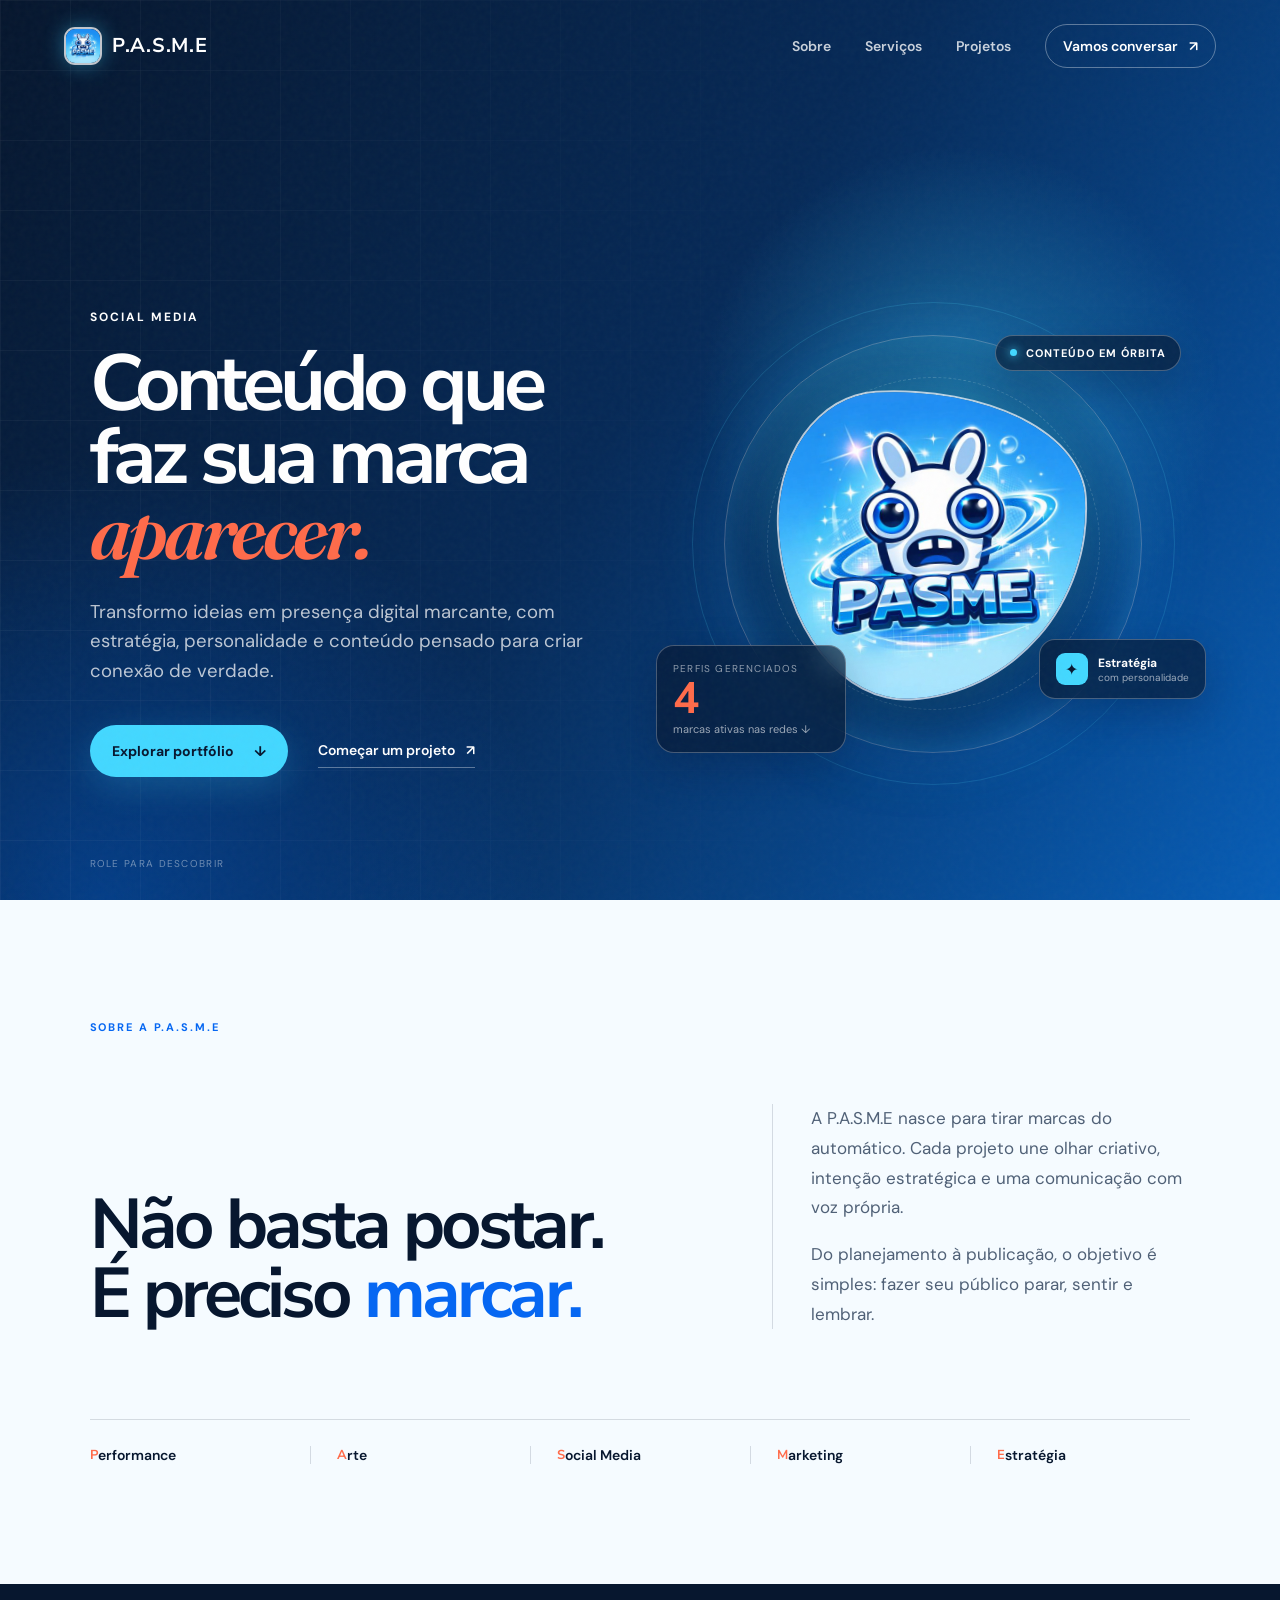
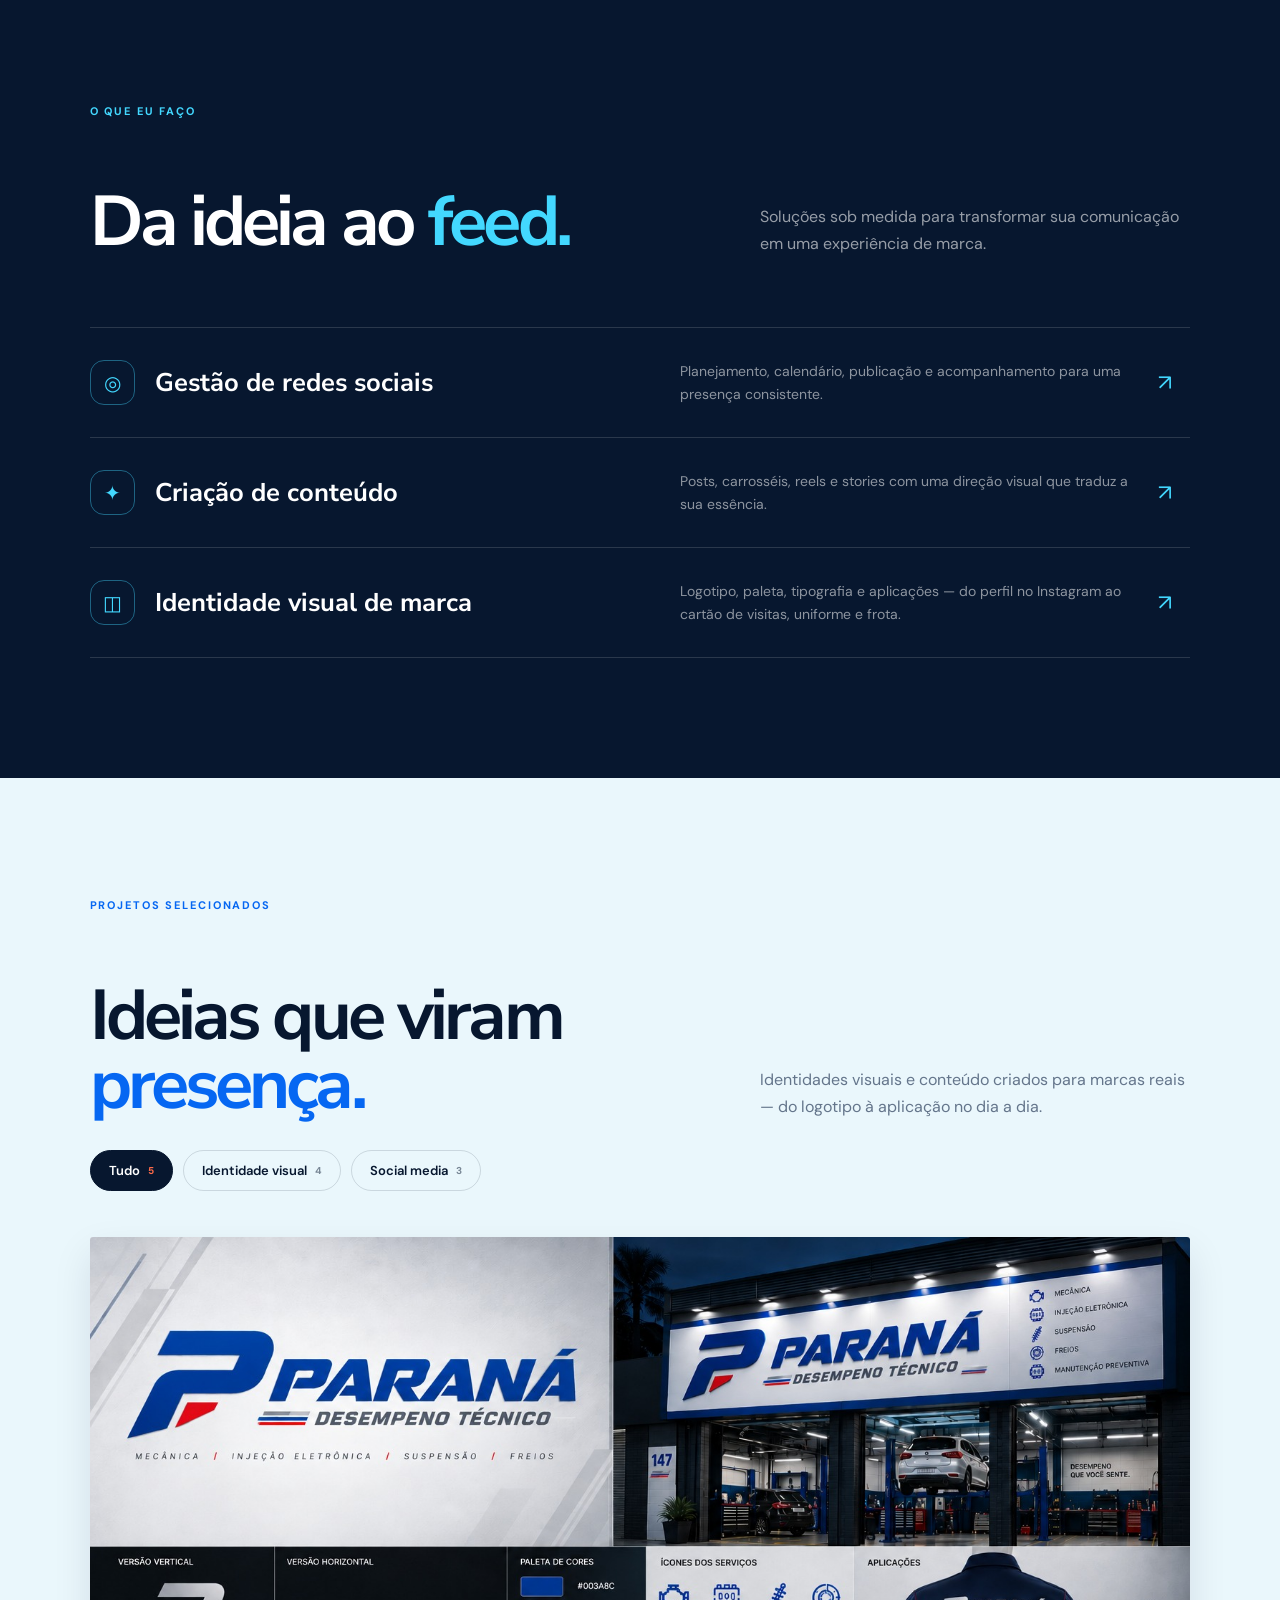
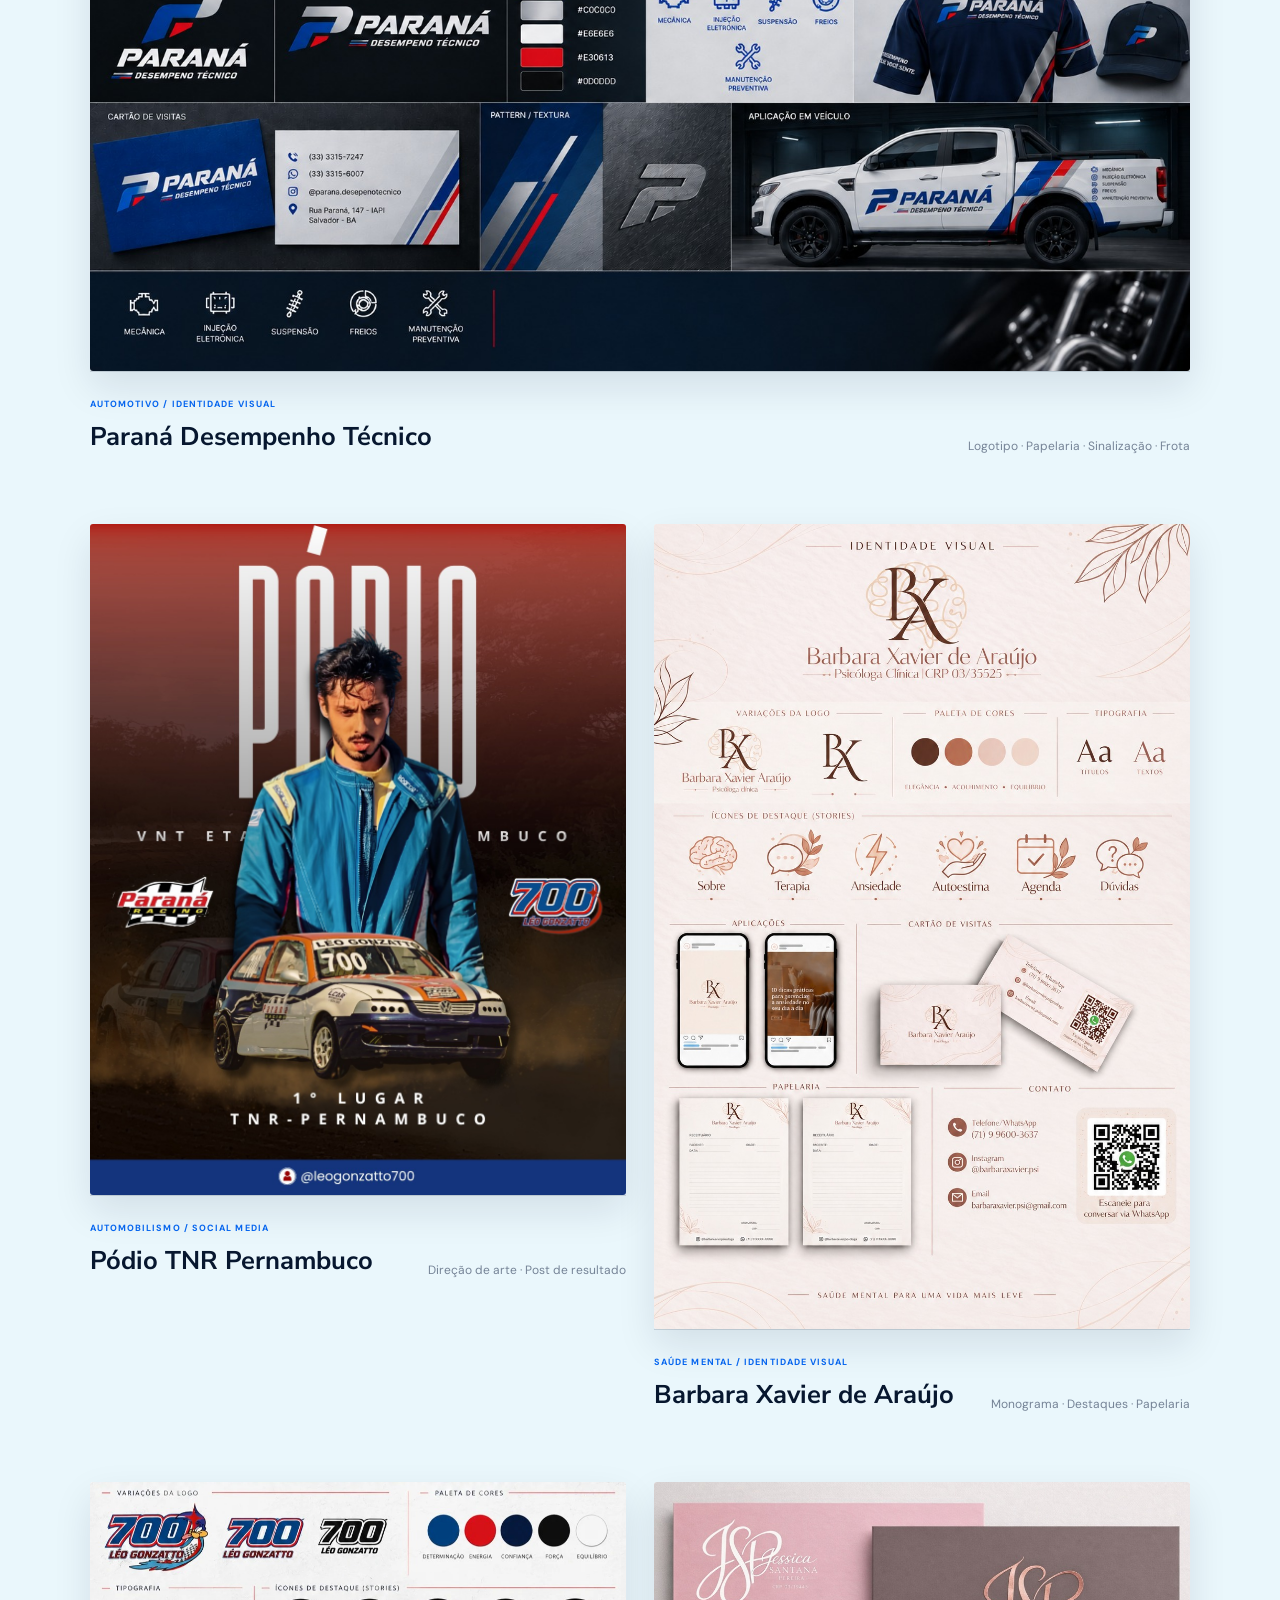
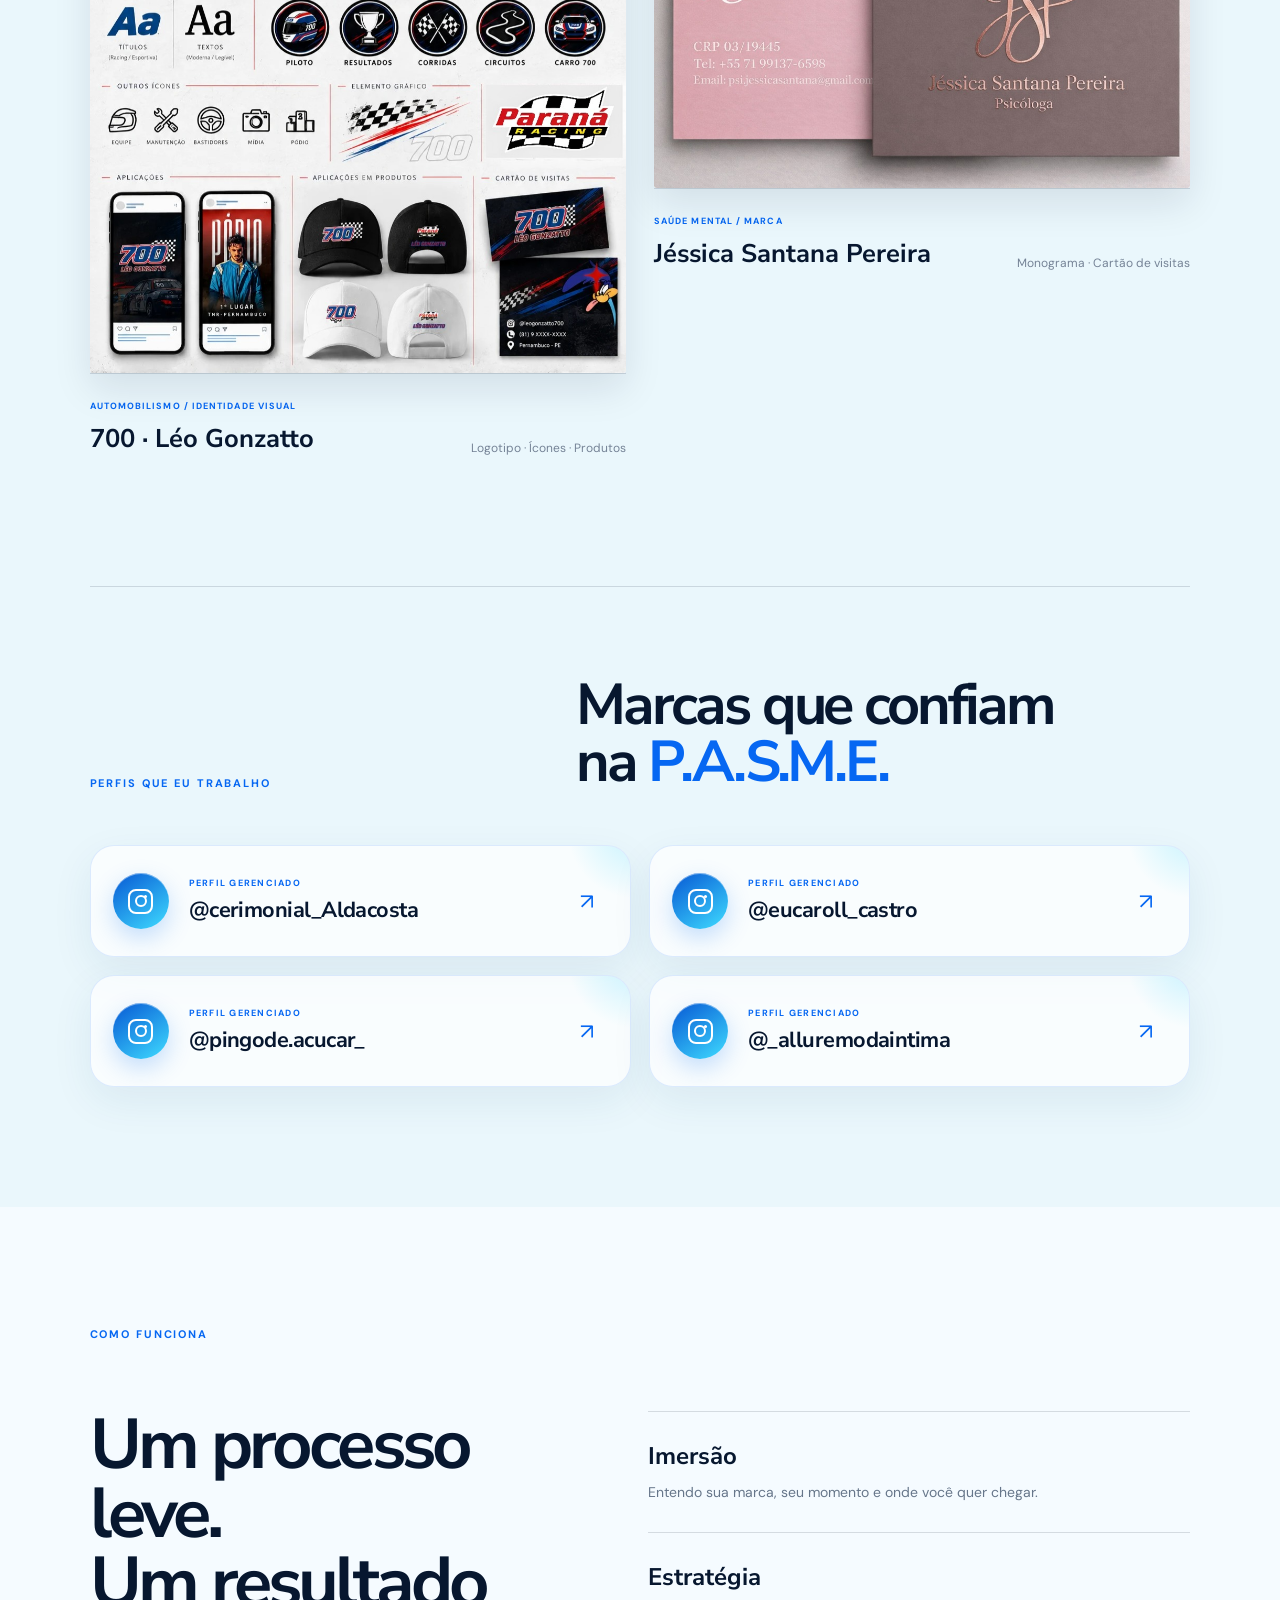
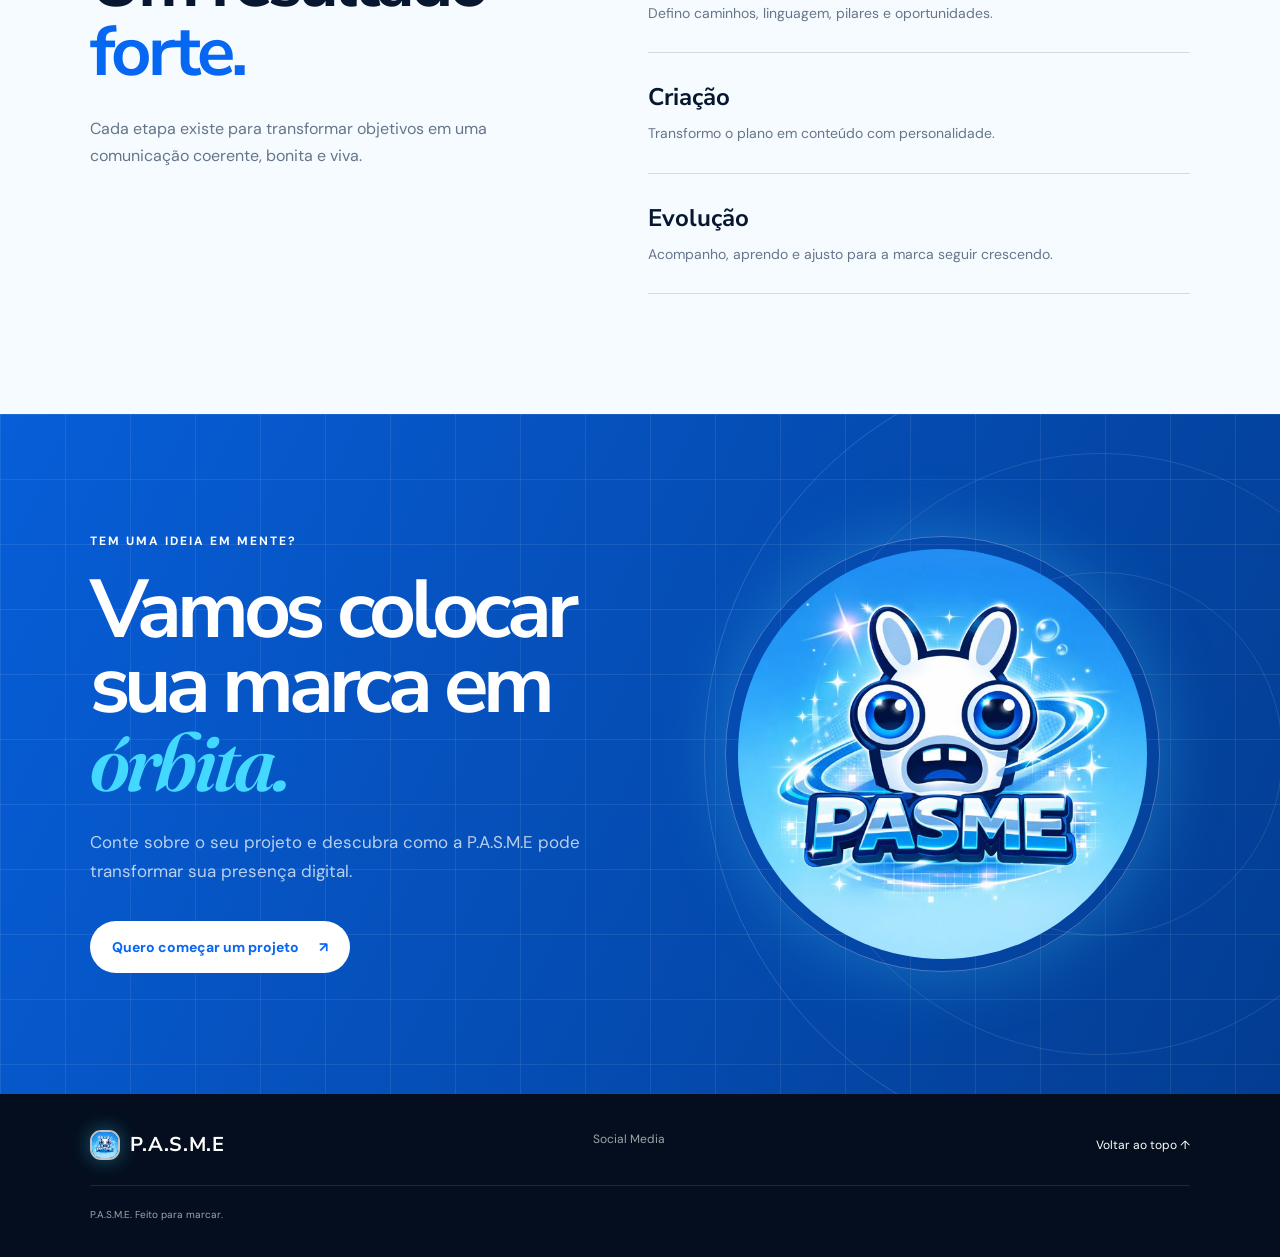
==== commit e6fd484a: "Da cara de social media ao portfolio Filtro de categorias nos projetos (Tudo / Identidade visual / S" ====
--- a/index.html
+++ b/index.html
@@ -59,13 +59,11 @@
             <img src="assets/logo-pasme.jpg" alt="Logo P.A.S.M.E: personagem branco com olhos azuis em fundo brilhante" />
           </div>
           <div class="floating-pill pill-top"><span class="pulse"></span> Conteúdo em órbita</div>
-          <div class="floating-card stats-card">
-            <span>presença digital</span>
-            <strong>+ impacto</strong>
-            <div class="sparkline" aria-hidden="true">
-              <i></i><i></i><i></i><i></i><i></i><i></i><i></i>
-            </div>
-          </div>
+          <a class="floating-card stats-card" href="#perfis">
+            <span>perfis gerenciados</span>
+            <strong>4</strong>
+            <small>marcas ativas nas redes ↓</small>
+          </a>
           <div class="floating-card idea-card">
             <span class="idea-icon">✦</span>
             <div><strong>Estratégia</strong><small>com personalidade</small></div>
@@ -117,8 +115,8 @@
             <span class="service-arrow">↗</span>
           </article>
           <article class="service-item reveal">
-            <div class="service-title"><span class="service-icon">◫</span><h3>Identidade para redes</h3></div>
-            <p>Um sistema visual coeso para sua marca ser reconhecida antes mesmo de lerem o nome.</p>
+            <div class="service-title"><span class="service-icon">◫</span><h3>Identidade visual de marca</h3></div>
+            <p>Logotipo, paleta, tipografia e aplicações — do perfil no Instagram ao cartão de visitas, uniforme e frota.</p>
             <span class="service-arrow">↗</span>
           </article>
         </div>
@@ -131,8 +129,14 @@
           <p>Identidades visuais e conteúdo criados para marcas reais — do logotipo à aplicação no dia a dia.</p>
         </div>
 
+        <div class="project-filter reveal" role="group" aria-label="Filtrar projetos por categoria">
+          <button class="filter-chip is-active" type="button" data-filter="all" aria-pressed="true">Tudo <i>5</i></button>
+          <button class="filter-chip" type="button" data-filter="identidade" aria-pressed="false">Identidade visual <i>4</i></button>
+          <button class="filter-chip" type="button" data-filter="social" aria-pressed="false">Social media <i>3</i></button>
+        </div>
+
         <div class="project-grid">
-          <article class="project-card project-large reveal">
+          <article class="project-card project-large reveal" data-cat="identidade">
             <button class="project-art" type="button" data-caption="Paraná Desempenho Técnico · identidade visual completa">
               <img
                 src="assets/projetos/parana-desempenho-tecnico.jpg"
@@ -149,7 +153,7 @@
             </div>
           </article>
 
-          <article class="project-card reveal">
+          <article class="project-card reveal" data-cat="social">
             <button class="project-art" type="button" data-caption="700 Léo Gonzatto · 1º lugar na etapa TNR Pernambuco">
               <img
                 src="assets/projetos/700-leo-gonzatto-podio.jpg"
@@ -166,7 +170,7 @@
             </div>
           </article>
 
-          <article class="project-card reveal">
+          <article class="project-card reveal" data-cat="identidade social">
             <button class="project-art" type="button" data-caption="Barbara Xavier de Araújo · identidade visual">
               <img
                 src="assets/projetos/barbara-xavier-psicologa.jpg"
@@ -183,7 +187,7 @@
             </div>
           </article>
 
-          <article class="project-card reveal">
+          <article class="project-card reveal" data-cat="identidade social">
             <button class="project-art" type="button" data-caption="700 Léo Gonzatto · identidade visual esportiva">
               <img
                 src="assets/projetos/700-leo-gonzatto.jpg"
@@ -200,7 +204,7 @@
             </div>
           </article>
 
-          <article class="project-card reveal">
+          <article class="project-card reveal" data-cat="identidade">
             <button class="project-art" type="button" data-caption="Jéssica Santana Pereira · marca e cartão de visitas">
               <img
                 src="assets/projetos/jessica-santana-psicologa.jpg"
--- a/styles.css
+++ b/styles.css
@@ -2,6 +2,7 @@
   --ink: #07172f;
   --blue: #0667f2;
   --cyan: #43d8ff;
+  --flare: #ff6b4a;
   --ice: #dff7ff;
   --paper: #f5fbff;
   --white: #ffffff;
@@ -80,6 +81,7 @@
 .eyebrow { display: flex; align-items: center; gap: 12px; font: 700 12px/1 var(--body); letter-spacing: .17em; }
 h1, h2, h3, p { margin-top: 0; }
 h1 { margin: 25px 0 28px; font: 700 clamp(58px, 6.2vw, 102px)/.92 var(--display); letter-spacing: -.065em; }
+.hero-copy h1 em { color: var(--flare); }
 h1 em, h2 em { display: inline-block; color: var(--cyan); font-family: var(--accent); font-style: italic; font-weight: 600; letter-spacing: -.045em; }
 .hero-copy > p { max-width: 590px; color: rgba(255,255,255,.73); font-size: clamp(17px, 1.45vw, 21px); line-height: 1.6; }
 .hero-actions { display: flex; align-items: center; gap: 30px; margin-top: 38px; }
@@ -101,10 +103,10 @@
 .pulse { width: 7px; height: 7px; border-radius: 50%; background: var(--cyan); box-shadow: 0 0 10px var(--cyan); }
 .stats-card { left: -7%; bottom: 7%; width: 190px; padding: 16px; border-radius: 18px; }
 .stats-card > span { display: block; color: rgba(255,255,255,.55); font-size: 10px; text-transform: uppercase; letter-spacing: .12em; }
-.stats-card strong { display: block; margin-top: 4px; font: 700 25px var(--display); }
-.sparkline { height: 34px; margin-top: 10px; display: flex; align-items: end; gap: 5px; }
-.sparkline i { flex: 1; height: 20%; border-radius: 5px; background: var(--cyan); opacity: .35; }
-.sparkline i:nth-child(2) { height: 36%; }.sparkline i:nth-child(3) { height: 28%; }.sparkline i:nth-child(4) { height: 55%; }.sparkline i:nth-child(5) { height: 45%; }.sparkline i:nth-child(6) { height: 75%; }.sparkline i:nth-child(7) { height: 100%; opacity: 1; }
+.stats-card strong { display: block; margin: 2px 0 1px; color: var(--flare); font: 700 44px/1 var(--display); letter-spacing: -.04em; }
+.stats-card small { display: block; color: rgba(255,255,255,.6); font-size: 11px; }
+.stats-card:hover { transform: translateY(-4px); }
+.stats-card:hover small { color: var(--flare); }
 .idea-card { right: -6%; bottom: 18%; padding: 13px 16px; border-radius: 16px; display: flex; gap: 10px; align-items: center; }
 .idea-icon { display: grid; place-items: center; width: 32px; height: 32px; border-radius: 9px; color: var(--ink); background: var(--cyan); }
 .idea-card strong, .idea-card small { display: block; }.idea-card strong { font-size: 12px; }.idea-card small { color: rgba(255,255,255,.6); font-size: 10px; }
@@ -122,7 +124,7 @@
 .value-strip { margin-top: 90px; padding-top: 26px; border-top: 1px solid var(--line); display: grid; grid-template-columns: repeat(5, 1fr); }
 .value-strip div { display: flex; gap: 20px; align-items: center; padding-right: 26px; }
 .value-strip div + div { padding-left: 26px; border-left: 1px solid var(--line); }
-.value-strip strong { color: var(--blue); font: 700 13px var(--display); }.value-strip span { font-weight: 600; font-size: 14px; }
+.value-strip strong { color: var(--flare); font: 700 13px var(--display); }.value-strip span { font-weight: 600; font-size: 14px; }
 .acronym-strip div { gap: 0; }
 
 .services { color: white; background: var(--ink); }
@@ -141,6 +143,14 @@
 
 .projects { background: #eaf7fc; }
 .projects-head p { color: #64758b; }
+.project-filter { display: flex; flex-wrap: wrap; gap: 10px; margin: -40px 0 46px; }
+.filter-chip { display: inline-flex; align-items: center; gap: 8px; padding: 11px 18px; border: 1px solid var(--line); border-radius: 999px; color: var(--ink); background: transparent; font: 600 13px var(--body); cursor: pointer; transition: color .25s, background .25s, border-color .25s; }
+.filter-chip i { font-style: normal; font-size: 10px; font-weight: 700; opacity: .5; }
+.filter-chip:hover { border-color: var(--ink); }
+.filter-chip.is-active { color: white; background: var(--ink); border-color: var(--ink); }
+.filter-chip.is-active i { color: var(--flare); opacity: 1; }
+.filter-chip:focus-visible { outline: 2px solid var(--blue); outline-offset: 3px; }
+.project-card.is-hidden { display: none; }
 .project-grid { display: grid; grid-template-columns: repeat(2, 1fr); align-items: start; gap: 70px 28px; }
 .project-large { grid-column: 1 / -1; }
 .project-art { display: block; position: relative; overflow: hidden; width: 100%; padding: 0; border: 0; border-radius: 3px; background: var(--white); box-shadow: 0 16px 38px rgba(7,23,47,.10); cursor: zoom-in; transition: transform .4s, box-shadow .4s; }
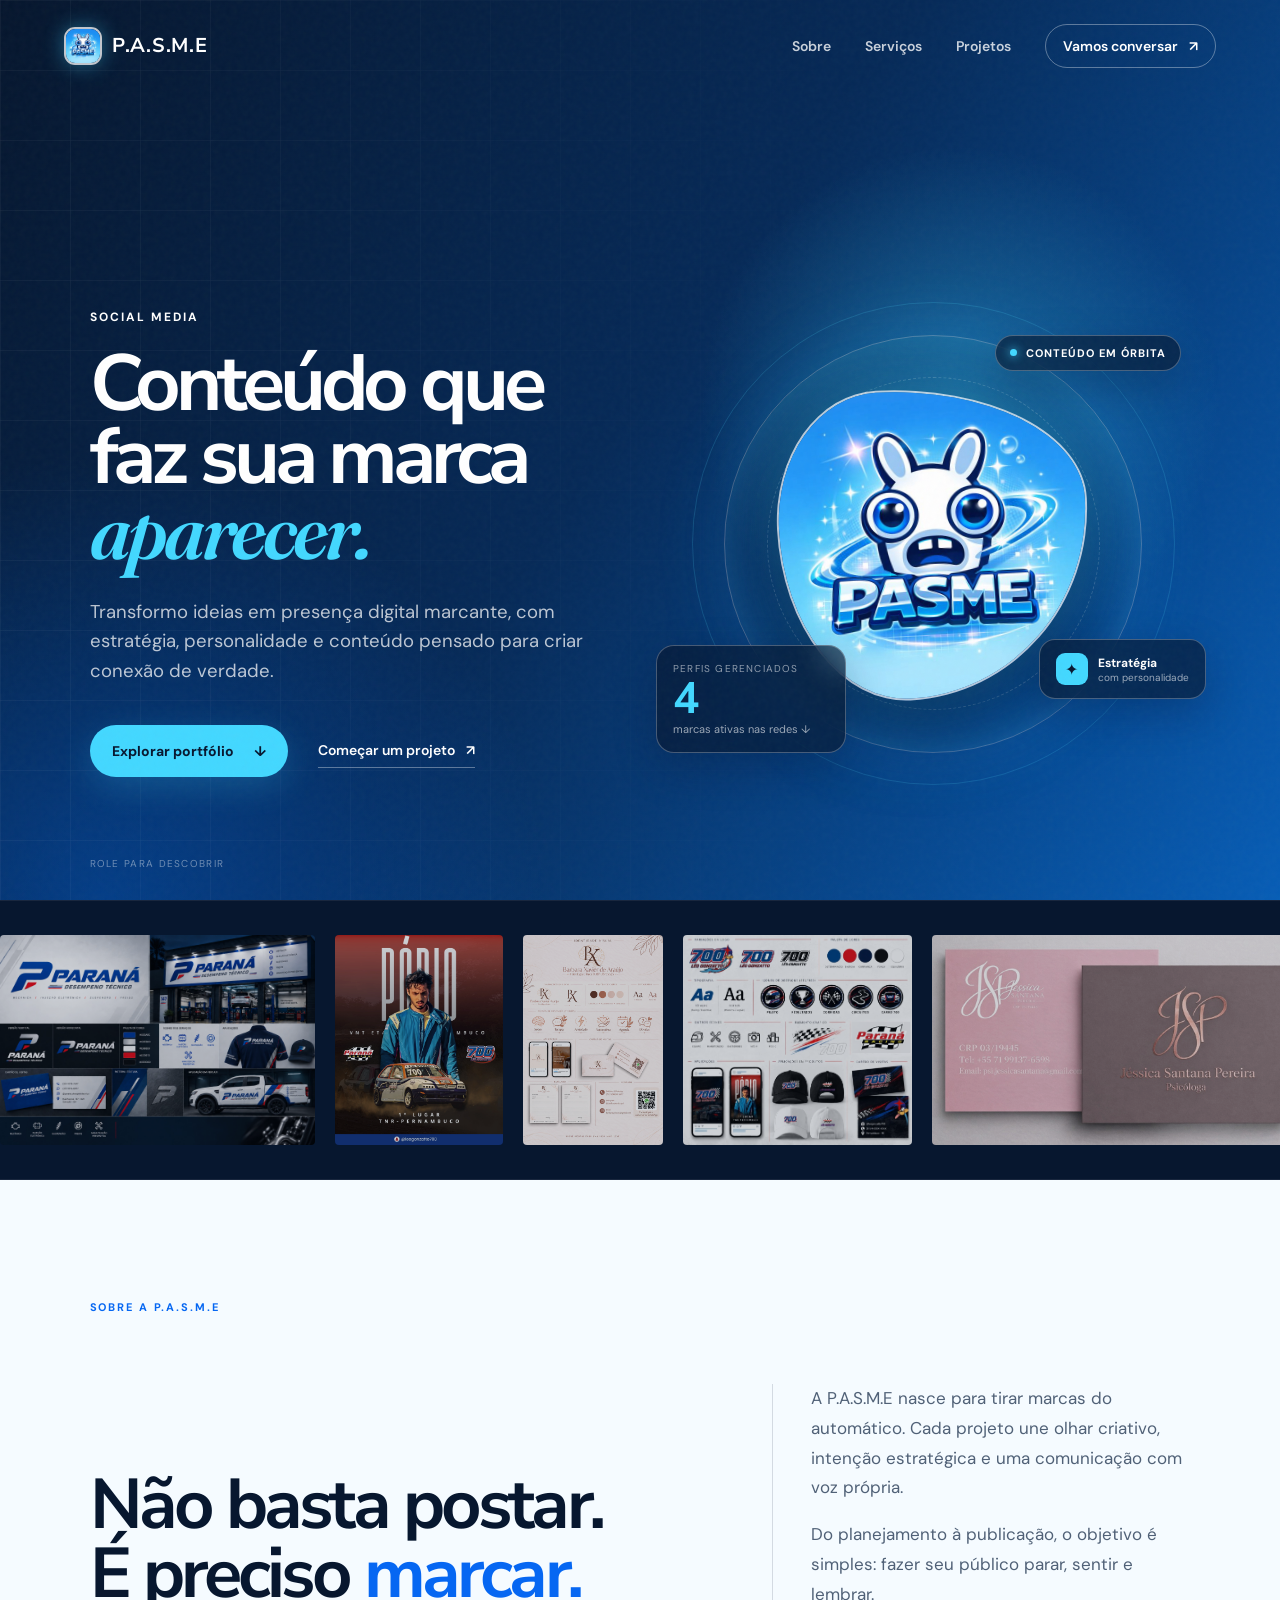
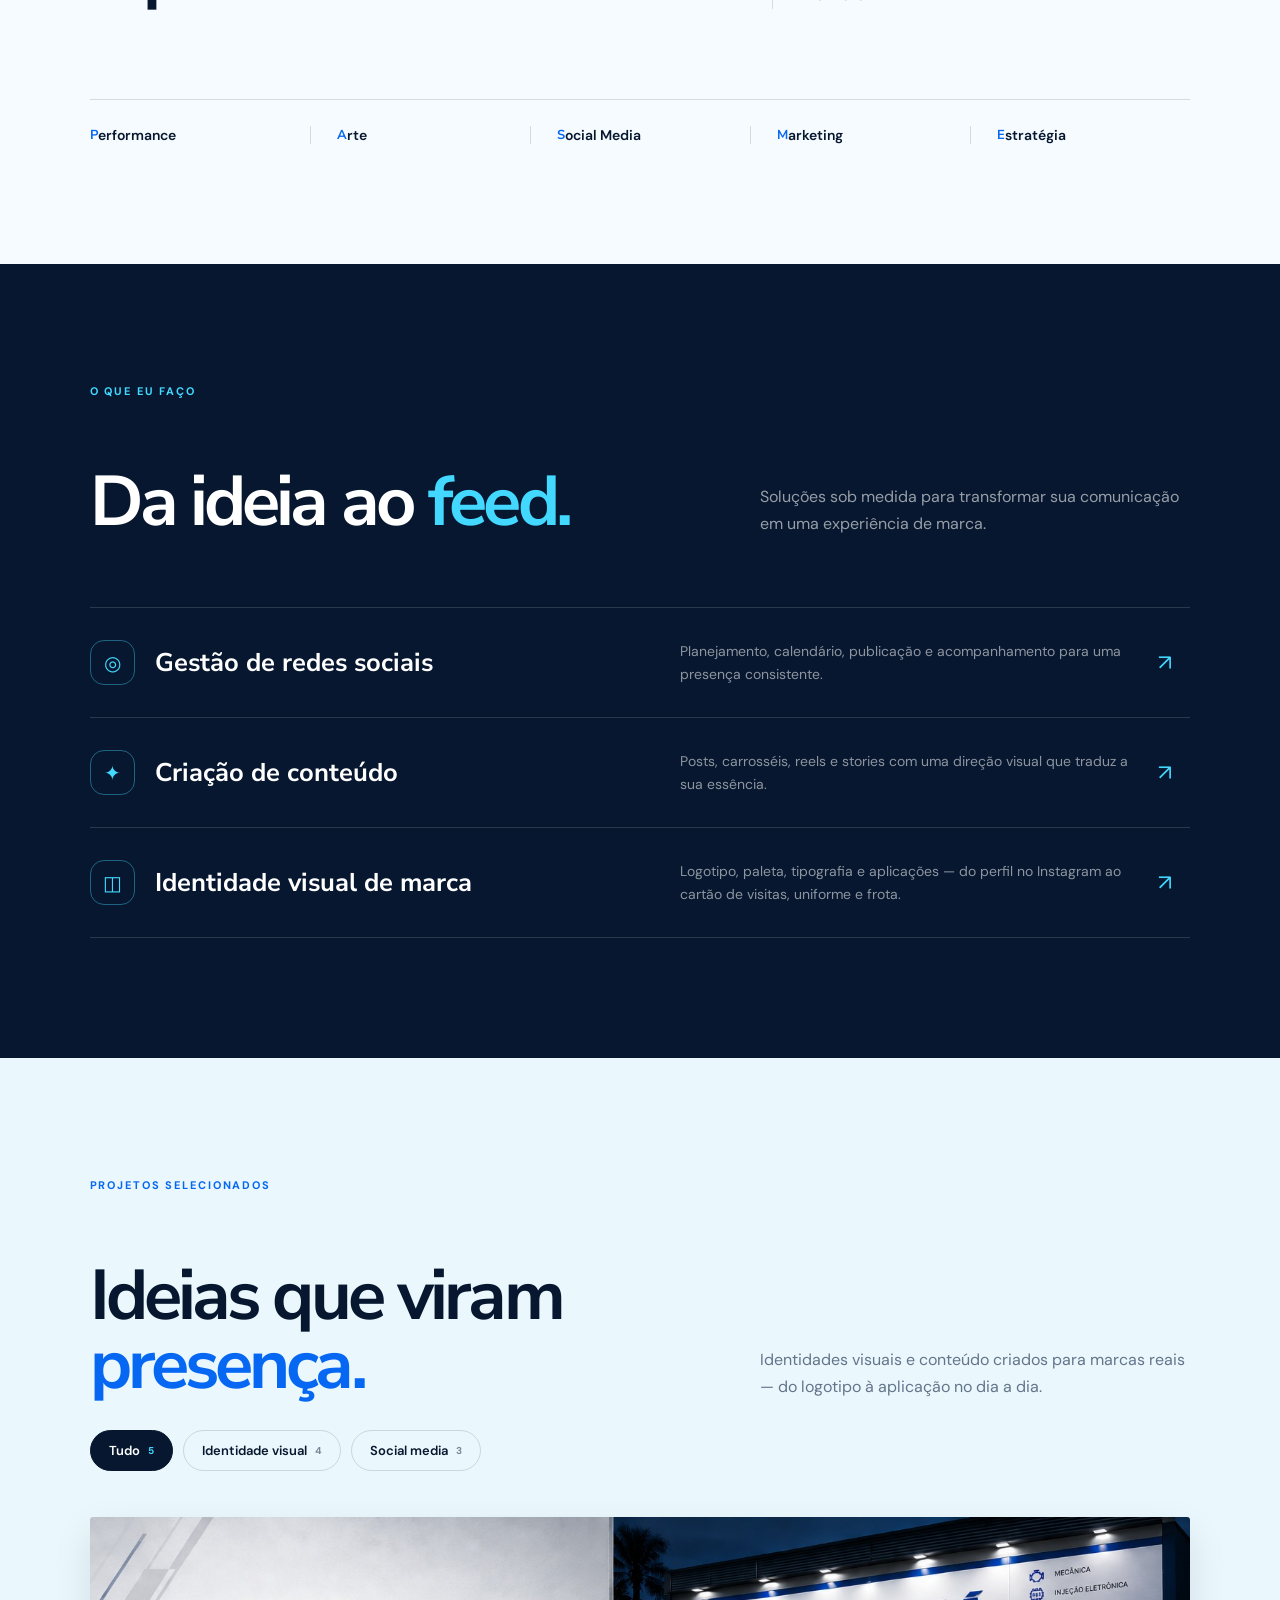
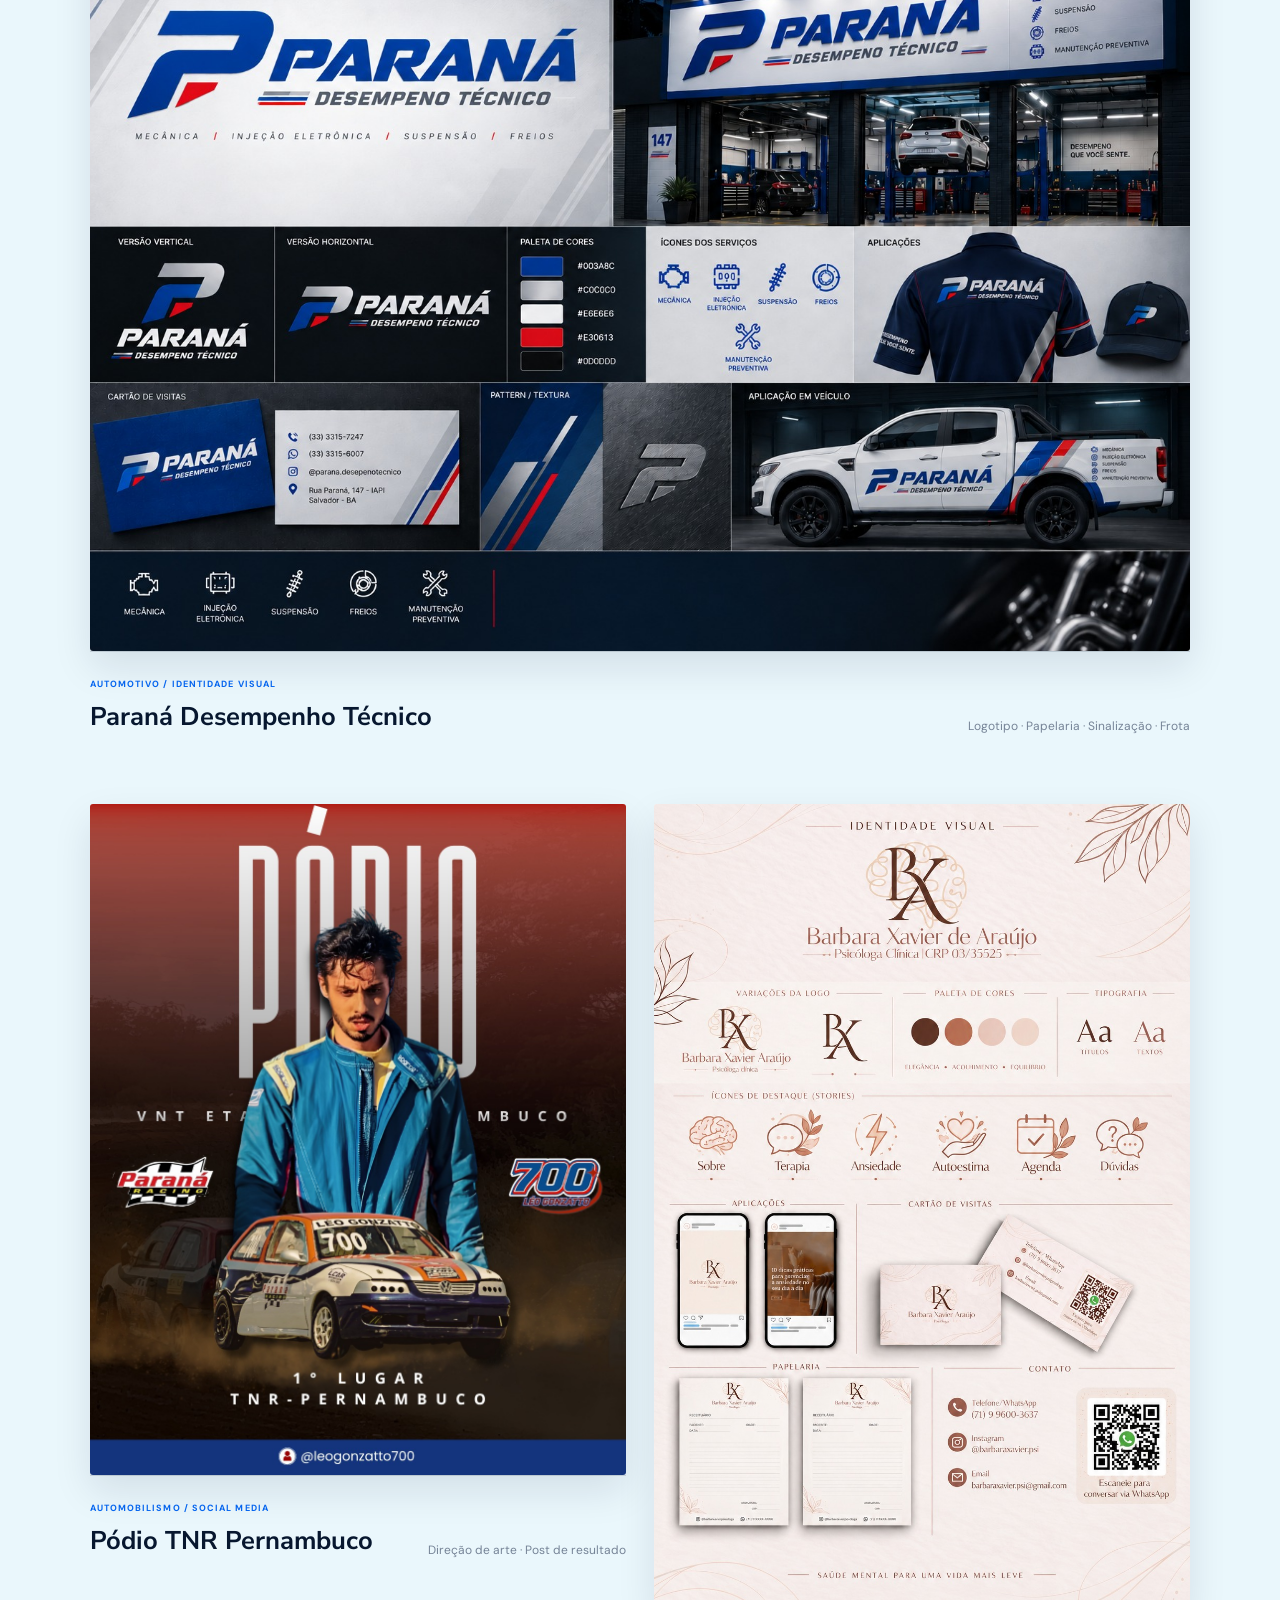
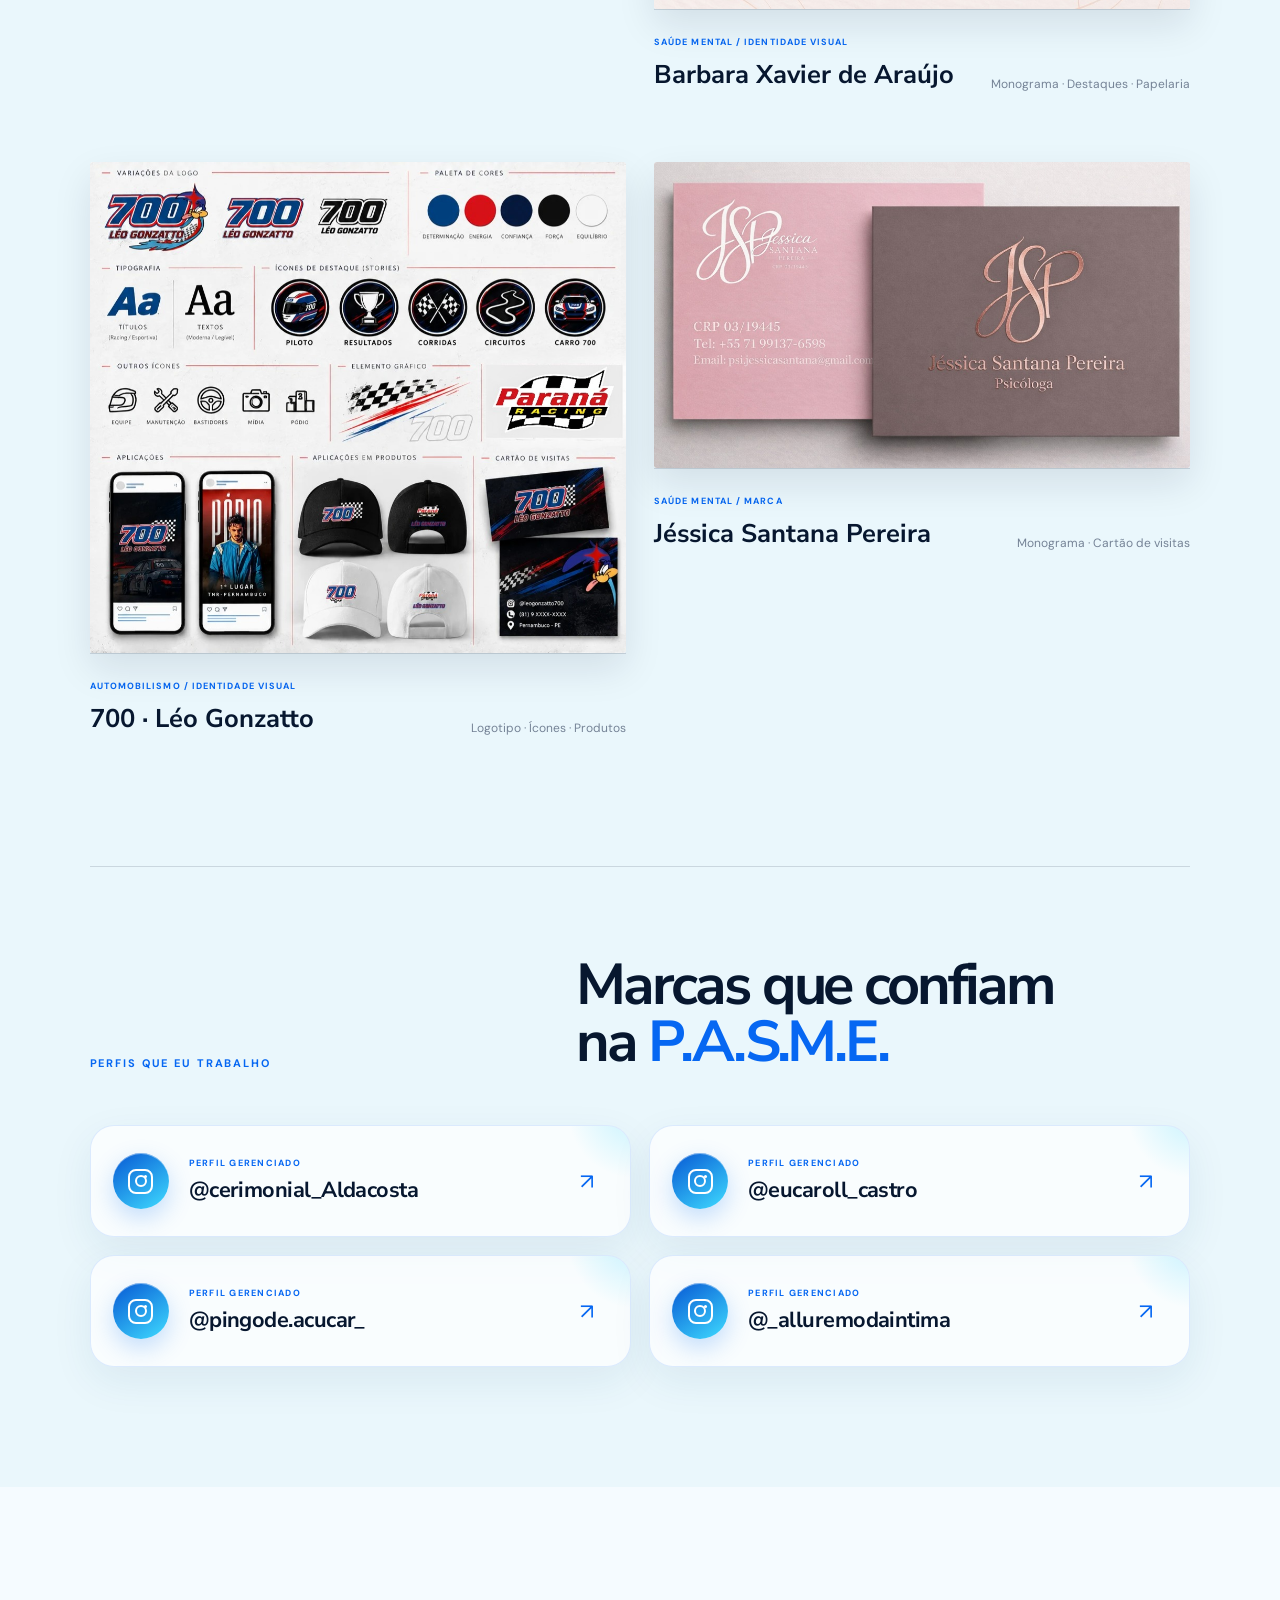
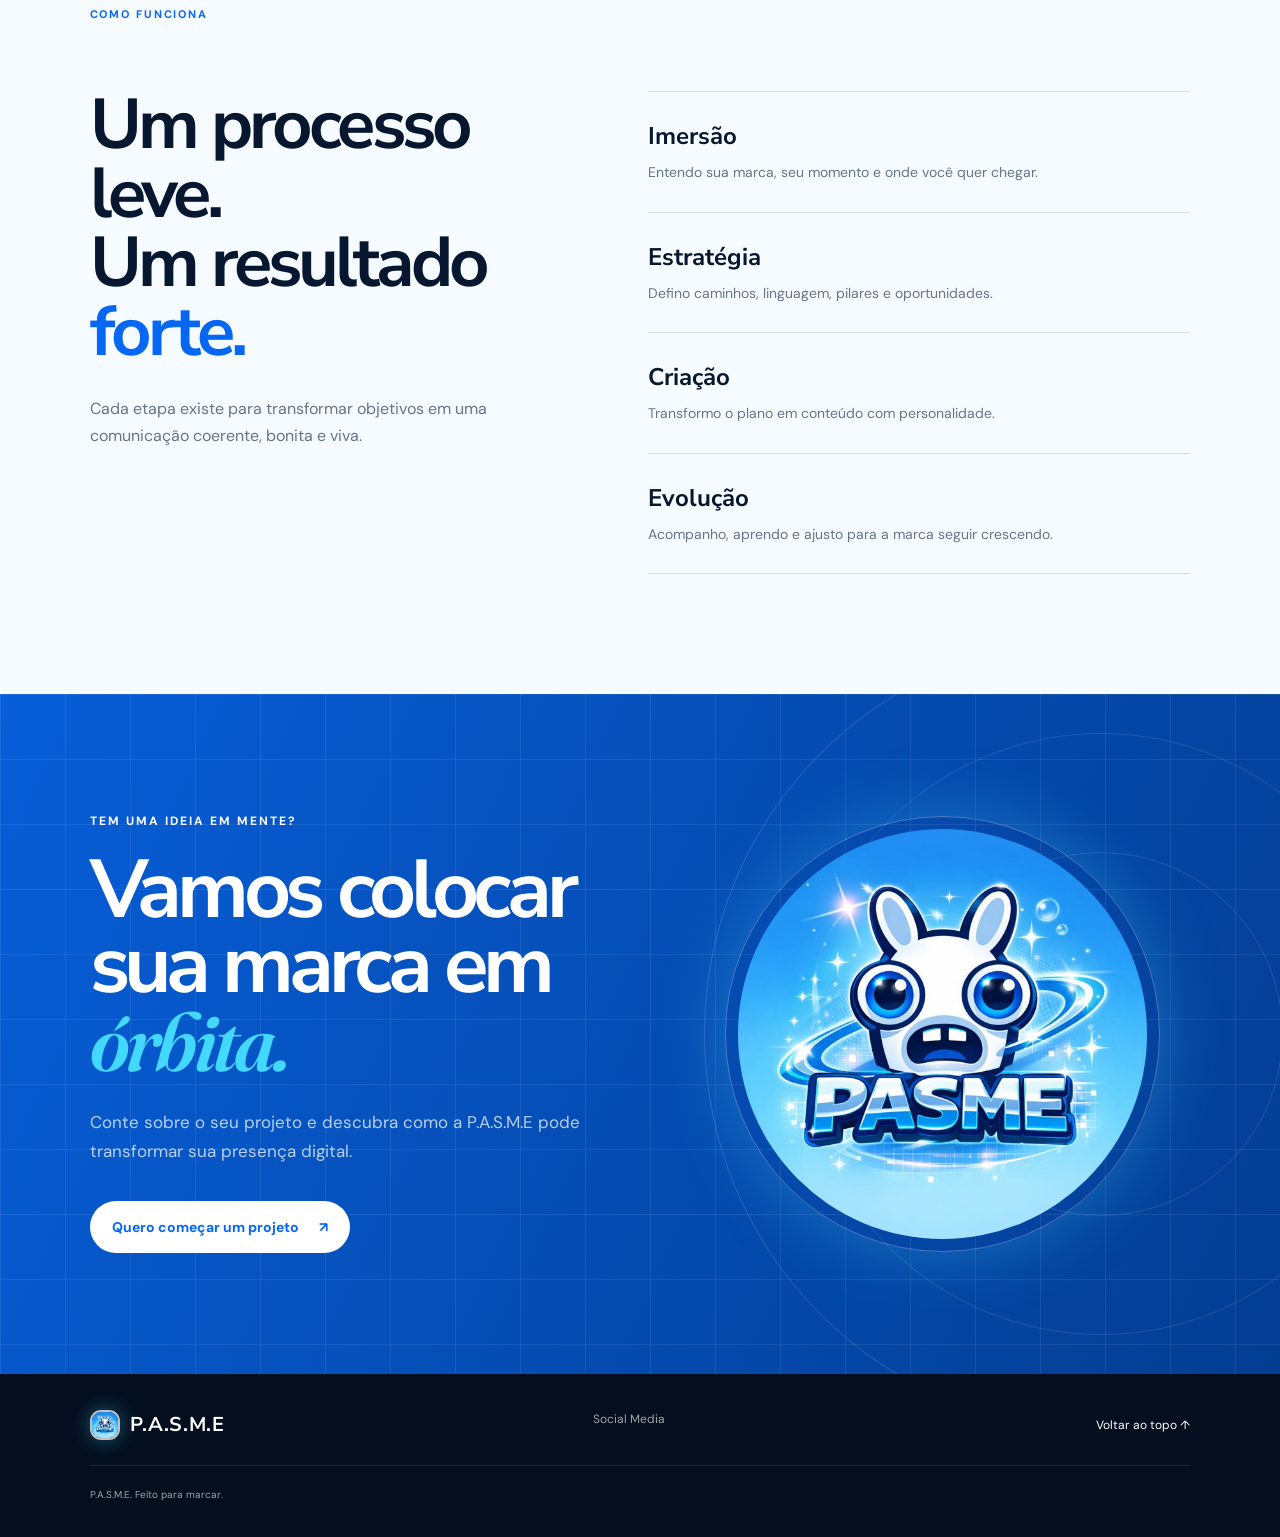
==== commit e9fc1f85: "Esteira de trabalhos no topo e volta ao azul Remove o acento coral: a paleta volta a ser azul e cian" ====
--- a/index.html
+++ b/index.html
@@ -71,6 +71,42 @@
         </div>
 
         <div class="scroll-note" aria-hidden="true">role para descobrir</div>
+      </section>
+
+
+      <section class="showreel" aria-label="Trabalhos recentes">
+        <div class="showreel-track">
+          <button class="showreel-item" type="button" data-caption="Paraná Desempenho Técnico · identidade visual completa">
+            <img src="assets/projetos/parana-desempenho-tecnico.jpg" width="1536" height="1024" loading="lazy" alt="Identidade visual da Paraná Desempenho Técnico" />
+          </button>
+          <button class="showreel-item" type="button" data-caption="700 Léo Gonzatto · 1º lugar na etapa TNR Pernambuco">
+            <img src="assets/projetos/700-leo-gonzatto-podio.jpg" width="1080" height="1350" loading="lazy" alt="Post de pódio do piloto Léo Gonzatto" />
+          </button>
+          <button class="showreel-item" type="button" data-caption="Barbara Xavier de Araújo · identidade visual">
+            <img src="assets/projetos/barbara-xavier-psicologa.jpg" width="1024" height="1536" loading="lazy" alt="Identidade visual da psicóloga Barbara Xavier de Araújo" />
+          </button>
+          <button class="showreel-item" type="button" data-caption="700 Léo Gonzatto · identidade visual esportiva">
+            <img src="assets/projetos/700-leo-gonzatto.jpg" width="1022" height="937" loading="lazy" alt="Identidade visual do piloto 700 Léo Gonzatto" />
+          </button>
+          <button class="showreel-item" type="button" data-caption="Jéssica Santana Pereira · marca e cartão de visitas">
+            <img src="assets/projetos/jessica-santana-psicologa.jpg" width="1050" height="600" loading="lazy" alt="Cartão de visitas da psicóloga Jéssica Santana Pereira" />
+          </button>
+          <button class="showreel-item" type="button" data-caption="Paraná Desempenho Técnico · identidade visual completa" aria-hidden="true" tabindex="-1">
+            <img src="assets/projetos/parana-desempenho-tecnico.jpg" width="1536" height="1024" loading="lazy" alt="" />
+          </button>
+          <button class="showreel-item" type="button" data-caption="700 Léo Gonzatto · 1º lugar na etapa TNR Pernambuco" aria-hidden="true" tabindex="-1">
+            <img src="assets/projetos/700-leo-gonzatto-podio.jpg" width="1080" height="1350" loading="lazy" alt="" />
+          </button>
+          <button class="showreel-item" type="button" data-caption="Barbara Xavier de Araújo · identidade visual" aria-hidden="true" tabindex="-1">
+            <img src="assets/projetos/barbara-xavier-psicologa.jpg" width="1024" height="1536" loading="lazy" alt="" />
+          </button>
+          <button class="showreel-item" type="button" data-caption="700 Léo Gonzatto · identidade visual esportiva" aria-hidden="true" tabindex="-1">
+            <img src="assets/projetos/700-leo-gonzatto.jpg" width="1022" height="937" loading="lazy" alt="" />
+          </button>
+          <button class="showreel-item" type="button" data-caption="Jéssica Santana Pereira · marca e cartão de visitas" aria-hidden="true" tabindex="-1">
+            <img src="assets/projetos/jessica-santana-psicologa.jpg" width="1050" height="600" loading="lazy" alt="" />
+          </button>
+        </div>
       </section>
 
       <section class="manifesto section" id="sobre">
--- a/styles.css
+++ b/styles.css
@@ -2,7 +2,6 @@
   --ink: #07172f;
   --blue: #0667f2;
   --cyan: #43d8ff;
-  --flare: #ff6b4a;
   --ice: #dff7ff;
   --paper: #f5fbff;
   --white: #ffffff;
@@ -81,7 +80,6 @@
 .eyebrow { display: flex; align-items: center; gap: 12px; font: 700 12px/1 var(--body); letter-spacing: .17em; }
 h1, h2, h3, p { margin-top: 0; }
 h1 { margin: 25px 0 28px; font: 700 clamp(58px, 6.2vw, 102px)/.92 var(--display); letter-spacing: -.065em; }
-.hero-copy h1 em { color: var(--flare); }
 h1 em, h2 em { display: inline-block; color: var(--cyan); font-family: var(--accent); font-style: italic; font-weight: 600; letter-spacing: -.045em; }
 .hero-copy > p { max-width: 590px; color: rgba(255,255,255,.73); font-size: clamp(17px, 1.45vw, 21px); line-height: 1.6; }
 .hero-actions { display: flex; align-items: center; gap: 30px; margin-top: 38px; }
@@ -103,10 +101,10 @@
 .pulse { width: 7px; height: 7px; border-radius: 50%; background: var(--cyan); box-shadow: 0 0 10px var(--cyan); }
 .stats-card { left: -7%; bottom: 7%; width: 190px; padding: 16px; border-radius: 18px; }
 .stats-card > span { display: block; color: rgba(255,255,255,.55); font-size: 10px; text-transform: uppercase; letter-spacing: .12em; }
-.stats-card strong { display: block; margin: 2px 0 1px; color: var(--flare); font: 700 44px/1 var(--display); letter-spacing: -.04em; }
+.stats-card strong { display: block; margin: 2px 0 1px; color: var(--cyan); font: 700 44px/1 var(--display); letter-spacing: -.04em; }
 .stats-card small { display: block; color: rgba(255,255,255,.6); font-size: 11px; }
 .stats-card:hover { transform: translateY(-4px); }
-.stats-card:hover small { color: var(--flare); }
+.stats-card:hover small { color: var(--cyan); }
 .idea-card { right: -6%; bottom: 18%; padding: 13px 16px; border-radius: 16px; display: flex; gap: 10px; align-items: center; }
 .idea-icon { display: grid; place-items: center; width: 32px; height: 32px; border-radius: 9px; color: var(--ink); background: var(--cyan); }
 .idea-card strong, .idea-card small { display: block; }.idea-card strong { font-size: 12px; }.idea-card small { color: rgba(255,255,255,.6); font-size: 10px; }
@@ -114,6 +112,15 @@
 
 .section { padding: 120px clamp(24px, 7vw, 110px); }
 .section-label { margin-bottom: 70px; color: var(--blue); font-size: 11px; font-weight: 700; letter-spacing: .17em; }
+.showreel { overflow: hidden; padding: 34px 0; background: var(--ink); border-top: 1px solid rgba(255,255,255,.07); border-bottom: 1px solid rgba(255,255,255,.07); }
+.showreel-track { display: flex; gap: 20px; width: max-content; animation: showreel 46s linear infinite; }
+.showreel:hover .showreel-track, .showreel:focus-within .showreel-track { animation-play-state: paused; }
+@keyframes showreel { to { transform: translateX(calc(-50% - 10px)); } }
+.showreel-item { position: relative; flex: none; height: 210px; padding: 0; border: 0; border-radius: 4px; overflow: hidden; background: none; cursor: zoom-in; opacity: .82; transition: opacity .3s, transform .3s; }
+.showreel-item img { width: auto; height: 100%; }
+.showreel-item:hover, .showreel-item:focus-visible { opacity: 1; transform: translateY(-5px); }
+.showreel-item:focus-visible { outline: 2px solid var(--cyan); outline-offset: 3px; }
+
 .manifesto { background: var(--paper); }
 .manifesto-grid { display: grid; grid-template-columns: 1.15fr .85fr; gap: 9vw; align-items: end; }
 .manifesto h2, .services h2, .projects h2, .process h2 { margin: 0; font: 700 clamp(45px, 5.5vw, 82px)/.98 var(--display); letter-spacing: -.055em; }
@@ -124,7 +131,7 @@
 .value-strip { margin-top: 90px; padding-top: 26px; border-top: 1px solid var(--line); display: grid; grid-template-columns: repeat(5, 1fr); }
 .value-strip div { display: flex; gap: 20px; align-items: center; padding-right: 26px; }
 .value-strip div + div { padding-left: 26px; border-left: 1px solid var(--line); }
-.value-strip strong { color: var(--flare); font: 700 13px var(--display); }.value-strip span { font-weight: 600; font-size: 14px; }
+.value-strip strong { color: var(--blue); font: 700 13px var(--display); }.value-strip span { font-weight: 600; font-size: 14px; }
 .acronym-strip div { gap: 0; }
 
 .services { color: white; background: var(--ink); }
@@ -148,7 +155,7 @@
 .filter-chip i { font-style: normal; font-size: 10px; font-weight: 700; opacity: .5; }
 .filter-chip:hover { border-color: var(--ink); }
 .filter-chip.is-active { color: white; background: var(--ink); border-color: var(--ink); }
-.filter-chip.is-active i { color: var(--flare); opacity: 1; }
+.filter-chip.is-active i { color: var(--cyan); opacity: 1; }
 .filter-chip:focus-visible { outline: 2px solid var(--blue); outline-offset: 3px; }
 .project-card.is-hidden { display: none; }
 .project-grid { display: grid; grid-template-columns: repeat(2, 1fr); align-items: start; gap: 70px 28px; }
@@ -240,6 +247,7 @@
   .value-strip { grid-template-columns: 1fr; margin-top: 60px; }.value-strip div { padding: 18px 0; }.value-strip div + div { padding-left: 0; border-left: 0; border-top: 1px solid var(--line); }
   .manifesto-copy { padding-left: 22px; }
   .service-item { gap: 12px; grid-template-columns: 1fr 24px; }.service-item p { grid-column: 1 / -1; }.service-arrow { grid-column: 2; }.service-title { gap: 12px; }.service-icon { flex-basis: 38px; height: 38px; }
+  .showreel { padding: 22px 0; }.showreel-item { height: 140px; }.showreel-track { gap: 13px; }
   .project-grid { gap: 55px; }.project-info { align-items: flex-start; flex-direction: column; }.project-info > span { text-align: left; }
   .client-profiles { margin-top: 90px; padding-top: 70px; }.profile-list { grid-template-columns: 1fr; gap: 13px; }.profile-card { grid-template-columns: 48px minmax(0, 1fr) 20px; min-height: 96px; gap: 12px; padding: 18px; border-radius: 20px; }.profile-symbol { width: 46px; height: 46px; }.instagram-mark { width: 22px; height: 22px; border-radius: 7px; }.profile-name strong { white-space: nowrap; overflow-wrap: normal; font-size: clamp(12px, 3.8vw, 15px); }.profile-arrow { grid-column: 3; }
   .contact { min-height: 670px; }.contact h2 { font-size: 14vw; }
@@ -248,5 +256,7 @@
 
 @media (prefers-reduced-motion: reduce) {
   html { scroll-behavior: auto; }
+  .showreel-track { animation: none; }
+  .showreel { overflow-x: auto; }
   *, *::before, *::after { animation-duration: .01ms !important; animation-iteration-count: 1 !important; transition-duration: .01ms !important; }
 }
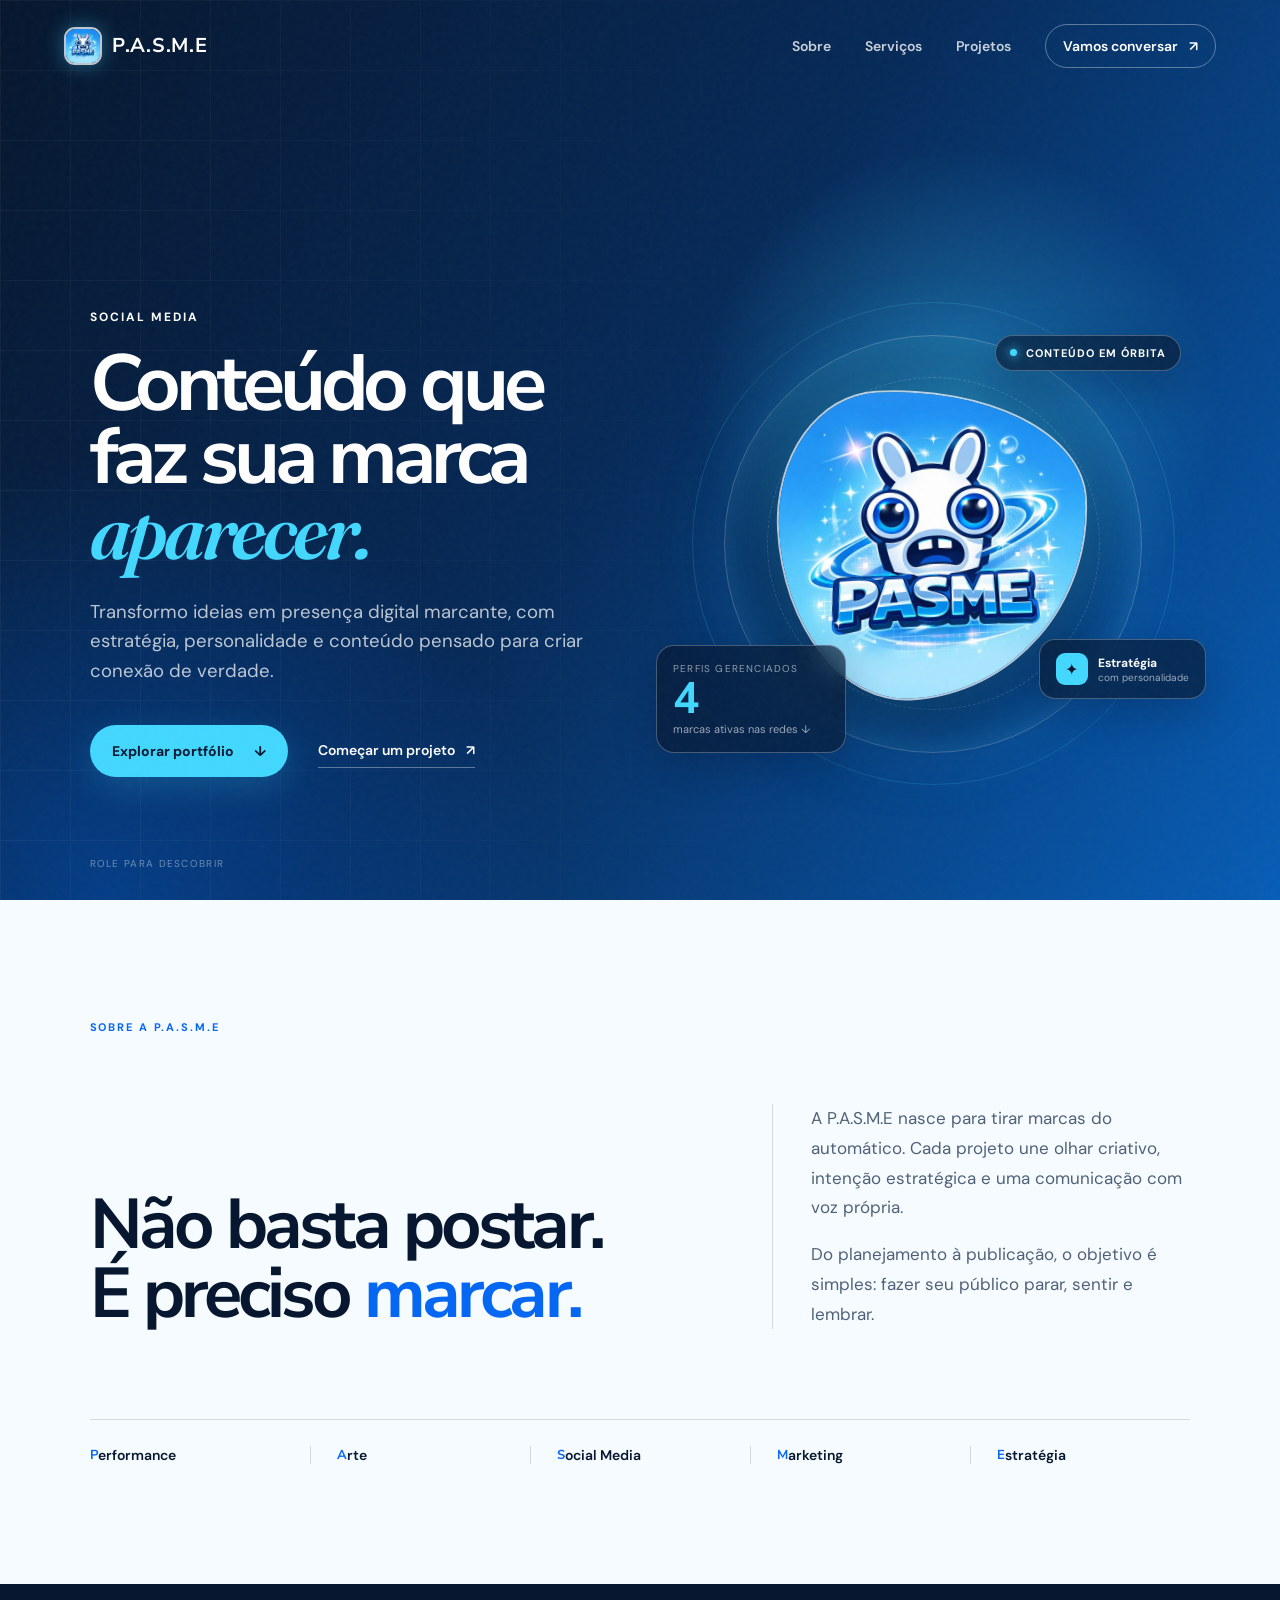
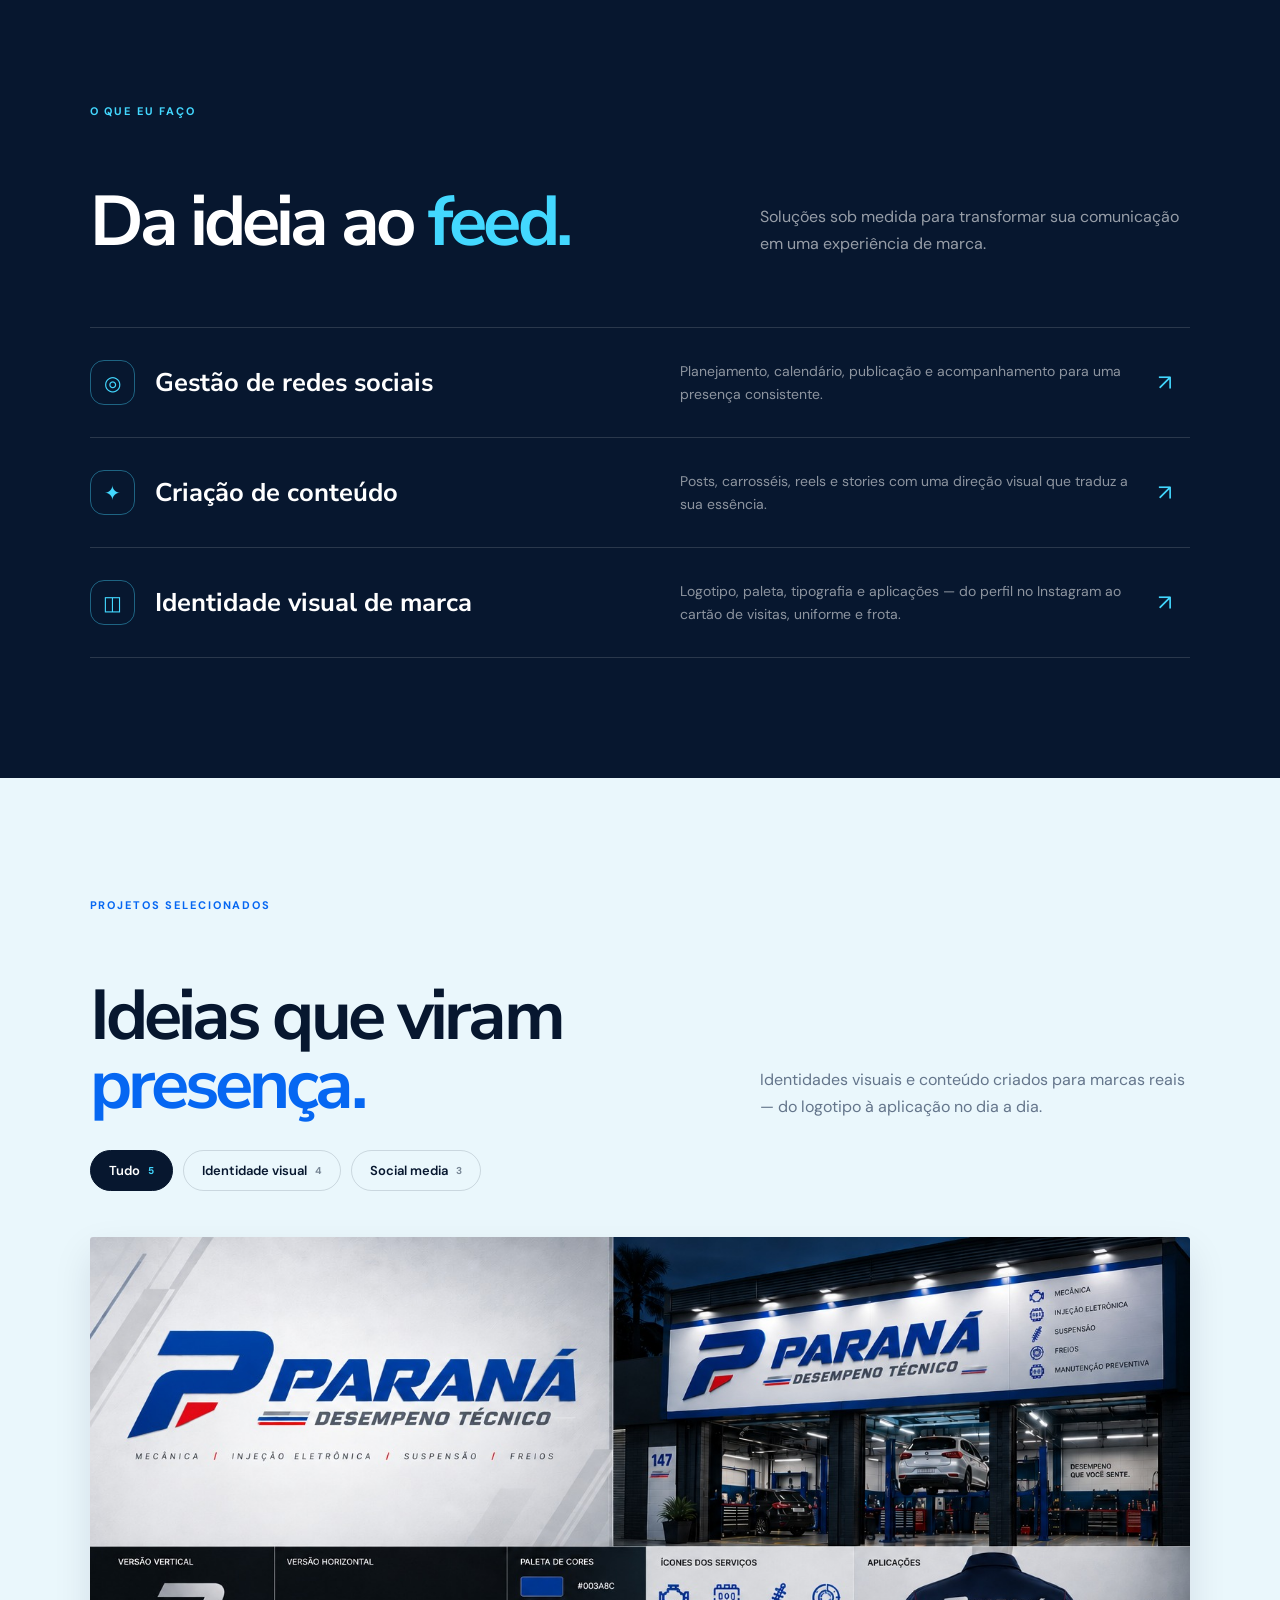
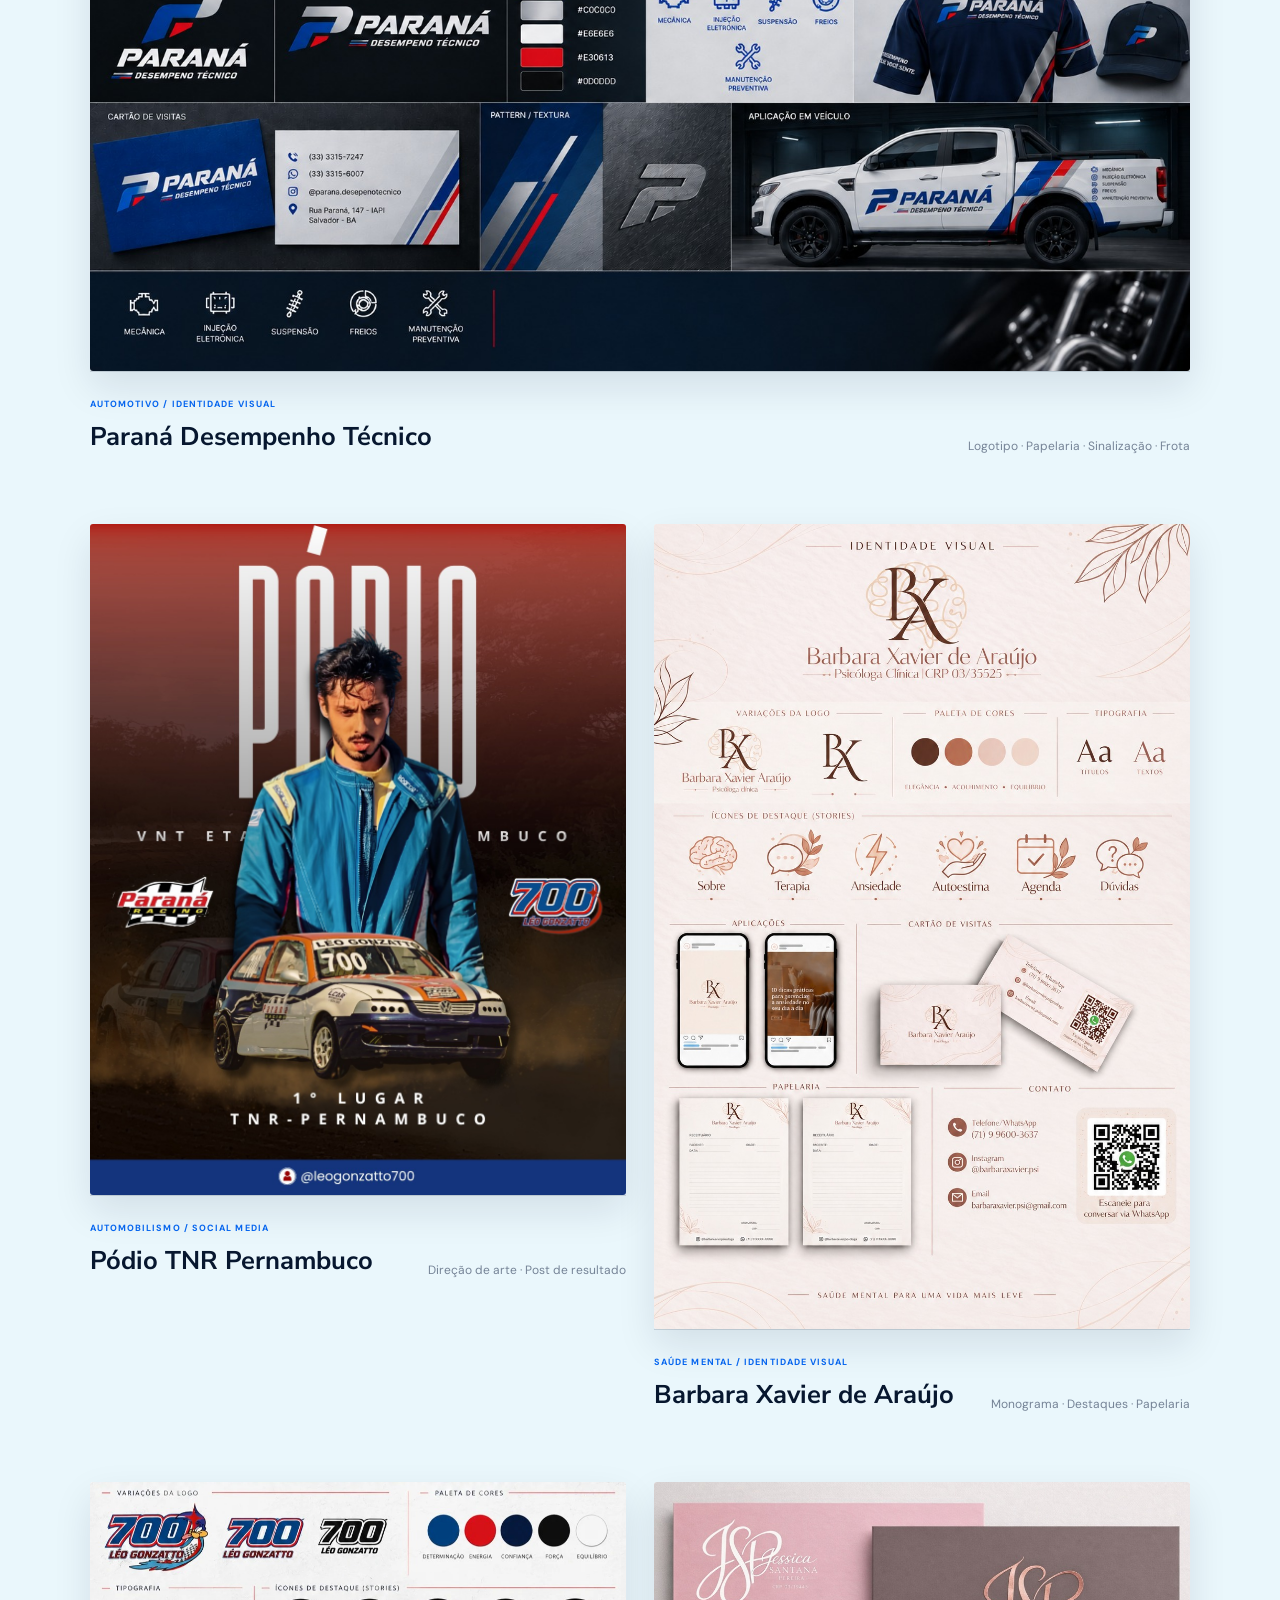
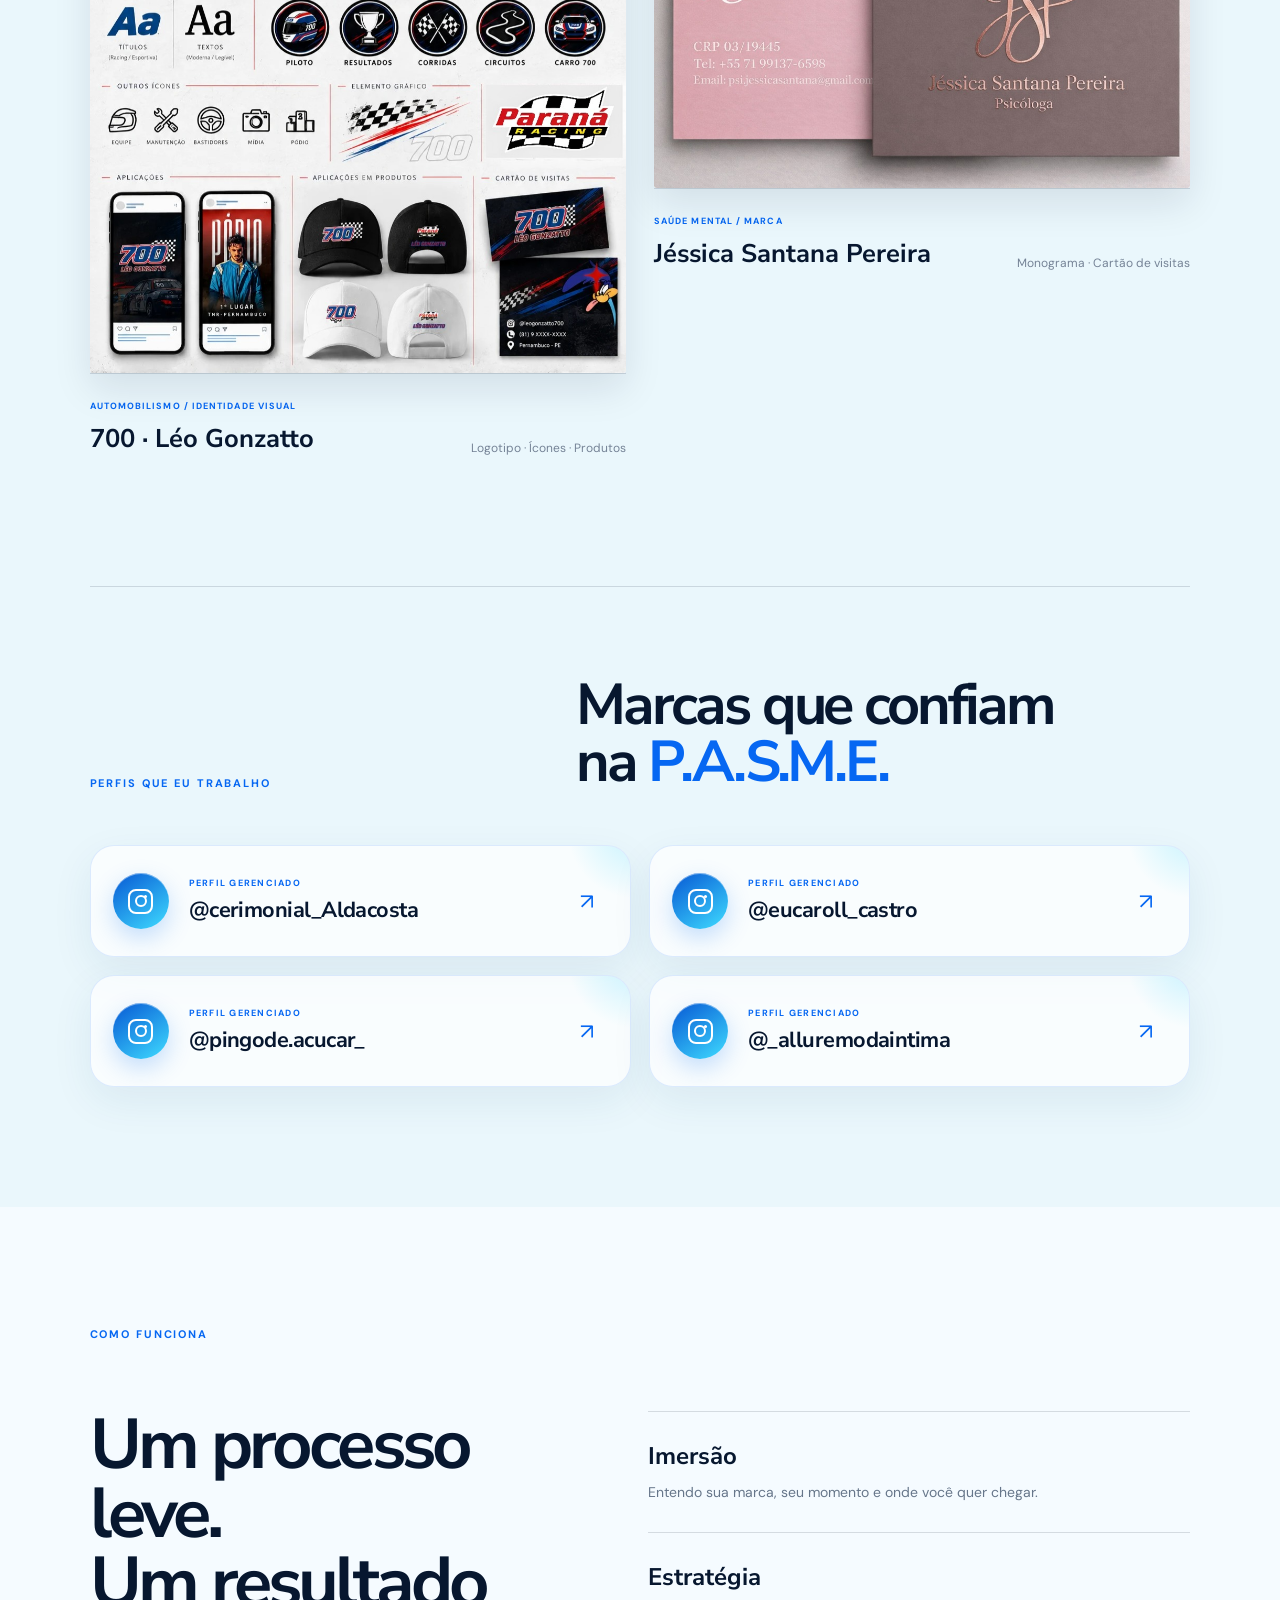
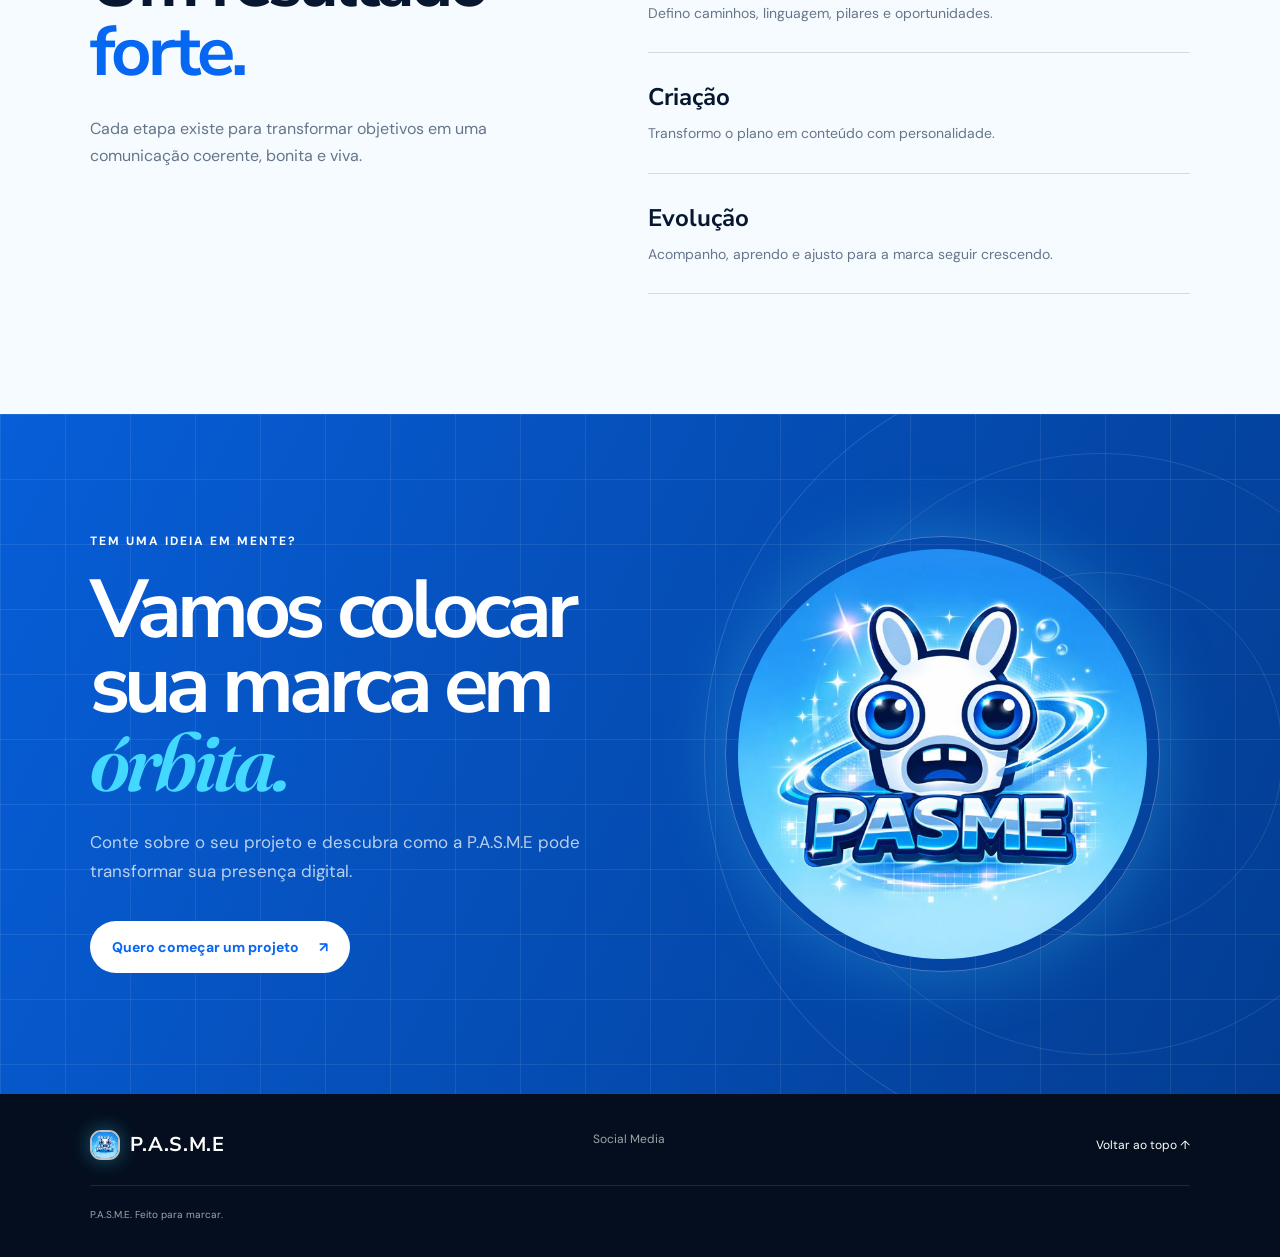
==== commit eb268f32: "Remove a esteira de trabalhos do topo Reverte apenas a faixa, mantendo a paleta azul, o filtro de pr" ====
--- a/index.html
+++ b/index.html
@@ -71,42 +71,6 @@
         </div>
 
         <div class="scroll-note" aria-hidden="true">role para descobrir</div>
-      </section>
-
-
-      <section class="showreel" aria-label="Trabalhos recentes">
-        <div class="showreel-track">
-          <button class="showreel-item" type="button" data-caption="Paraná Desempenho Técnico · identidade visual completa">
-            <img src="assets/projetos/parana-desempenho-tecnico.jpg" width="1536" height="1024" loading="lazy" alt="Identidade visual da Paraná Desempenho Técnico" />
-          </button>
-          <button class="showreel-item" type="button" data-caption="700 Léo Gonzatto · 1º lugar na etapa TNR Pernambuco">
-            <img src="assets/projetos/700-leo-gonzatto-podio.jpg" width="1080" height="1350" loading="lazy" alt="Post de pódio do piloto Léo Gonzatto" />
-          </button>
-          <button class="showreel-item" type="button" data-caption="Barbara Xavier de Araújo · identidade visual">
-            <img src="assets/projetos/barbara-xavier-psicologa.jpg" width="1024" height="1536" loading="lazy" alt="Identidade visual da psicóloga Barbara Xavier de Araújo" />
-          </button>
-          <button class="showreel-item" type="button" data-caption="700 Léo Gonzatto · identidade visual esportiva">
-            <img src="assets/projetos/700-leo-gonzatto.jpg" width="1022" height="937" loading="lazy" alt="Identidade visual do piloto 700 Léo Gonzatto" />
-          </button>
-          <button class="showreel-item" type="button" data-caption="Jéssica Santana Pereira · marca e cartão de visitas">
-            <img src="assets/projetos/jessica-santana-psicologa.jpg" width="1050" height="600" loading="lazy" alt="Cartão de visitas da psicóloga Jéssica Santana Pereira" />
-          </button>
-          <button class="showreel-item" type="button" data-caption="Paraná Desempenho Técnico · identidade visual completa" aria-hidden="true" tabindex="-1">
-            <img src="assets/projetos/parana-desempenho-tecnico.jpg" width="1536" height="1024" loading="lazy" alt="" />
-          </button>
-          <button class="showreel-item" type="button" data-caption="700 Léo Gonzatto · 1º lugar na etapa TNR Pernambuco" aria-hidden="true" tabindex="-1">
-            <img src="assets/projetos/700-leo-gonzatto-podio.jpg" width="1080" height="1350" loading="lazy" alt="" />
-          </button>
-          <button class="showreel-item" type="button" data-caption="Barbara Xavier de Araújo · identidade visual" aria-hidden="true" tabindex="-1">
-            <img src="assets/projetos/barbara-xavier-psicologa.jpg" width="1024" height="1536" loading="lazy" alt="" />
-          </button>
-          <button class="showreel-item" type="button" data-caption="700 Léo Gonzatto · identidade visual esportiva" aria-hidden="true" tabindex="-1">
-            <img src="assets/projetos/700-leo-gonzatto.jpg" width="1022" height="937" loading="lazy" alt="" />
-          </button>
-          <button class="showreel-item" type="button" data-caption="Jéssica Santana Pereira · marca e cartão de visitas" aria-hidden="true" tabindex="-1">
-            <img src="assets/projetos/jessica-santana-psicologa.jpg" width="1050" height="600" loading="lazy" alt="" />
-          </button>
-        </div>
       </section>
 
       <section class="manifesto section" id="sobre">
--- a/styles.css
+++ b/styles.css
@@ -112,14 +112,6 @@
 
 .section { padding: 120px clamp(24px, 7vw, 110px); }
 .section-label { margin-bottom: 70px; color: var(--blue); font-size: 11px; font-weight: 700; letter-spacing: .17em; }
-.showreel { overflow: hidden; padding: 34px 0; background: var(--ink); border-top: 1px solid rgba(255,255,255,.07); border-bottom: 1px solid rgba(255,255,255,.07); }
-.showreel-track { display: flex; gap: 20px; width: max-content; animation: showreel 46s linear infinite; }
-.showreel:hover .showreel-track, .showreel:focus-within .showreel-track { animation-play-state: paused; }
-@keyframes showreel { to { transform: translateX(calc(-50% - 10px)); } }
-.showreel-item { position: relative; flex: none; height: 210px; padding: 0; border: 0; border-radius: 4px; overflow: hidden; background: none; cursor: zoom-in; opacity: .82; transition: opacity .3s, transform .3s; }
-.showreel-item img { width: auto; height: 100%; }
-.showreel-item:hover, .showreel-item:focus-visible { opacity: 1; transform: translateY(-5px); }
-.showreel-item:focus-visible { outline: 2px solid var(--cyan); outline-offset: 3px; }
 
 .manifesto { background: var(--paper); }
 .manifesto-grid { display: grid; grid-template-columns: 1.15fr .85fr; gap: 9vw; align-items: end; }
@@ -247,7 +239,6 @@
   .value-strip { grid-template-columns: 1fr; margin-top: 60px; }.value-strip div { padding: 18px 0; }.value-strip div + div { padding-left: 0; border-left: 0; border-top: 1px solid var(--line); }
   .manifesto-copy { padding-left: 22px; }
   .service-item { gap: 12px; grid-template-columns: 1fr 24px; }.service-item p { grid-column: 1 / -1; }.service-arrow { grid-column: 2; }.service-title { gap: 12px; }.service-icon { flex-basis: 38px; height: 38px; }
-  .showreel { padding: 22px 0; }.showreel-item { height: 140px; }.showreel-track { gap: 13px; }
   .project-grid { gap: 55px; }.project-info { align-items: flex-start; flex-direction: column; }.project-info > span { text-align: left; }
   .client-profiles { margin-top: 90px; padding-top: 70px; }.profile-list { grid-template-columns: 1fr; gap: 13px; }.profile-card { grid-template-columns: 48px minmax(0, 1fr) 20px; min-height: 96px; gap: 12px; padding: 18px; border-radius: 20px; }.profile-symbol { width: 46px; height: 46px; }.instagram-mark { width: 22px; height: 22px; border-radius: 7px; }.profile-name strong { white-space: nowrap; overflow-wrap: normal; font-size: clamp(12px, 3.8vw, 15px); }.profile-arrow { grid-column: 3; }
   .contact { min-height: 670px; }.contact h2 { font-size: 14vw; }
@@ -256,7 +247,5 @@
 
 @media (prefers-reduced-motion: reduce) {
   html { scroll-behavior: auto; }
-  .showreel-track { animation: none; }
-  .showreel { overflow-x: auto; }
   *, *::before, *::after { animation-duration: .01ms !important; animation-iteration-count: 1 !important; transition-duration: .01ms !important; }
 }
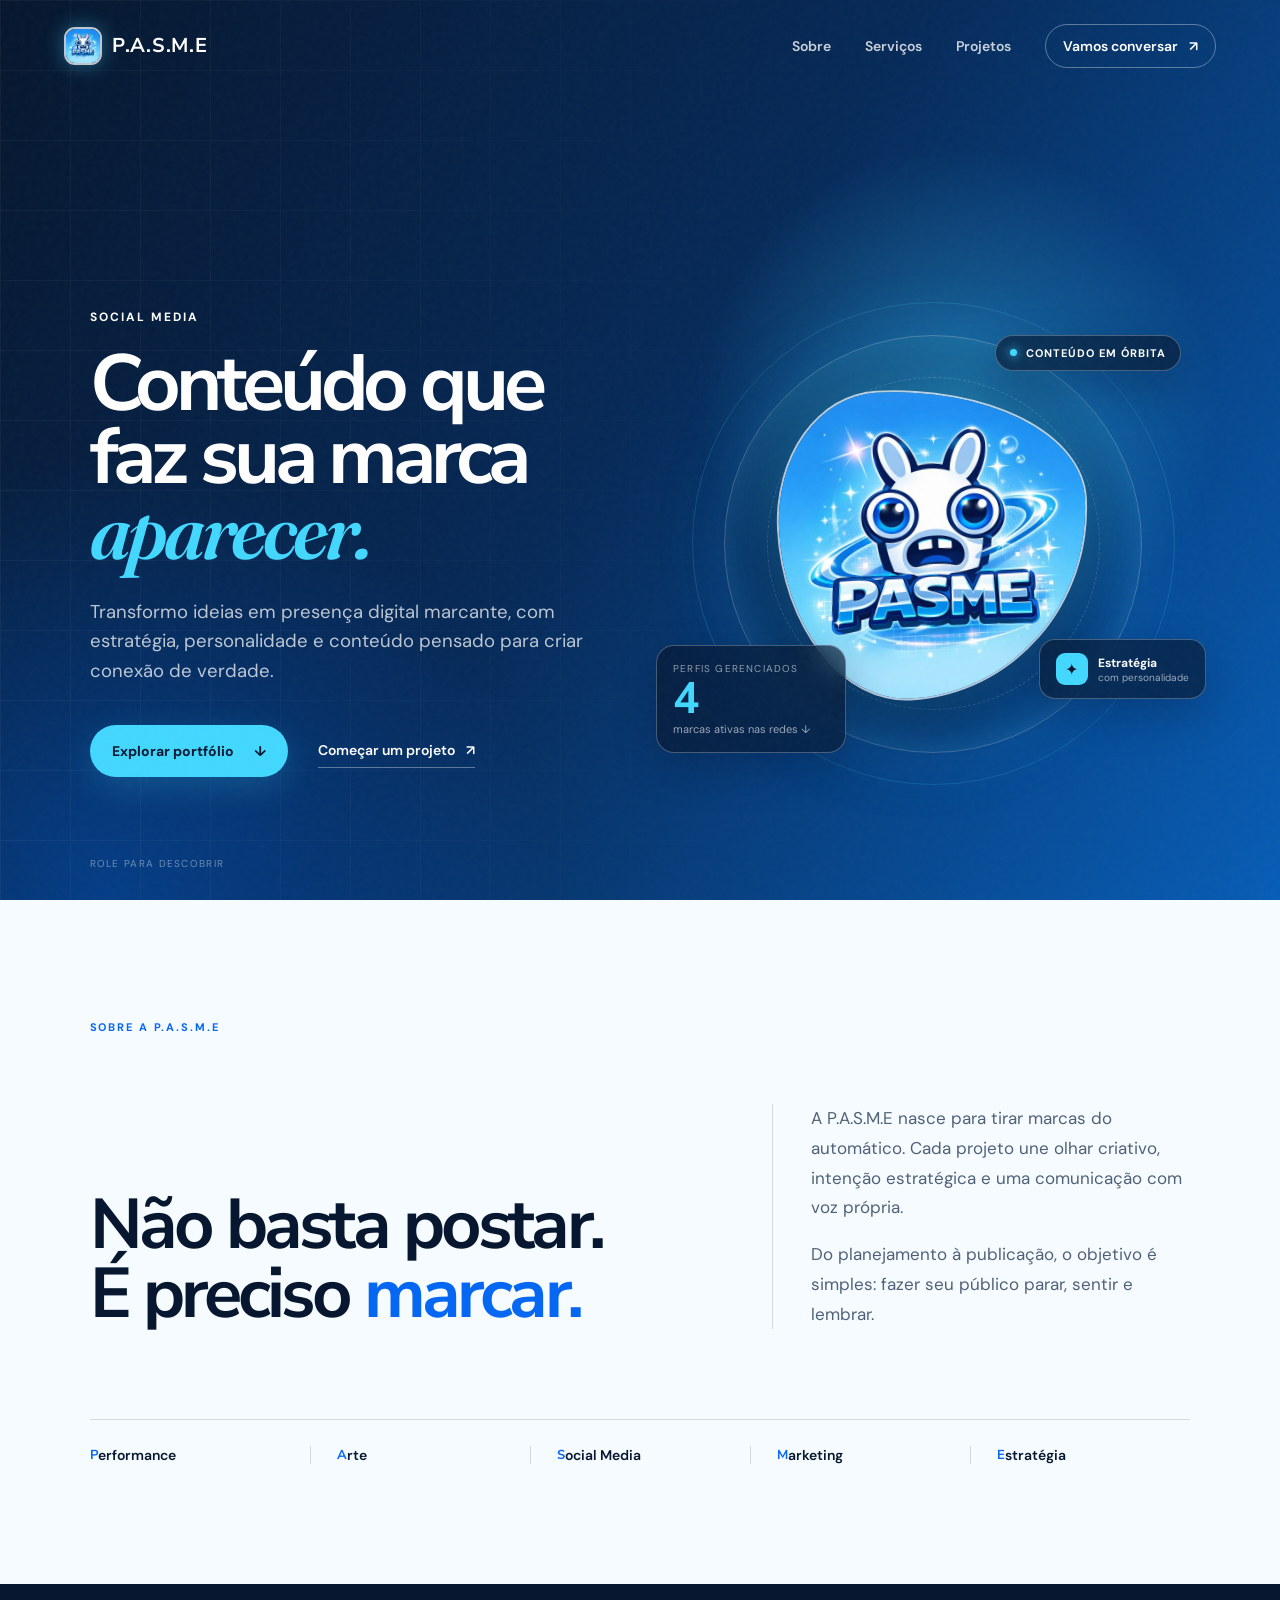
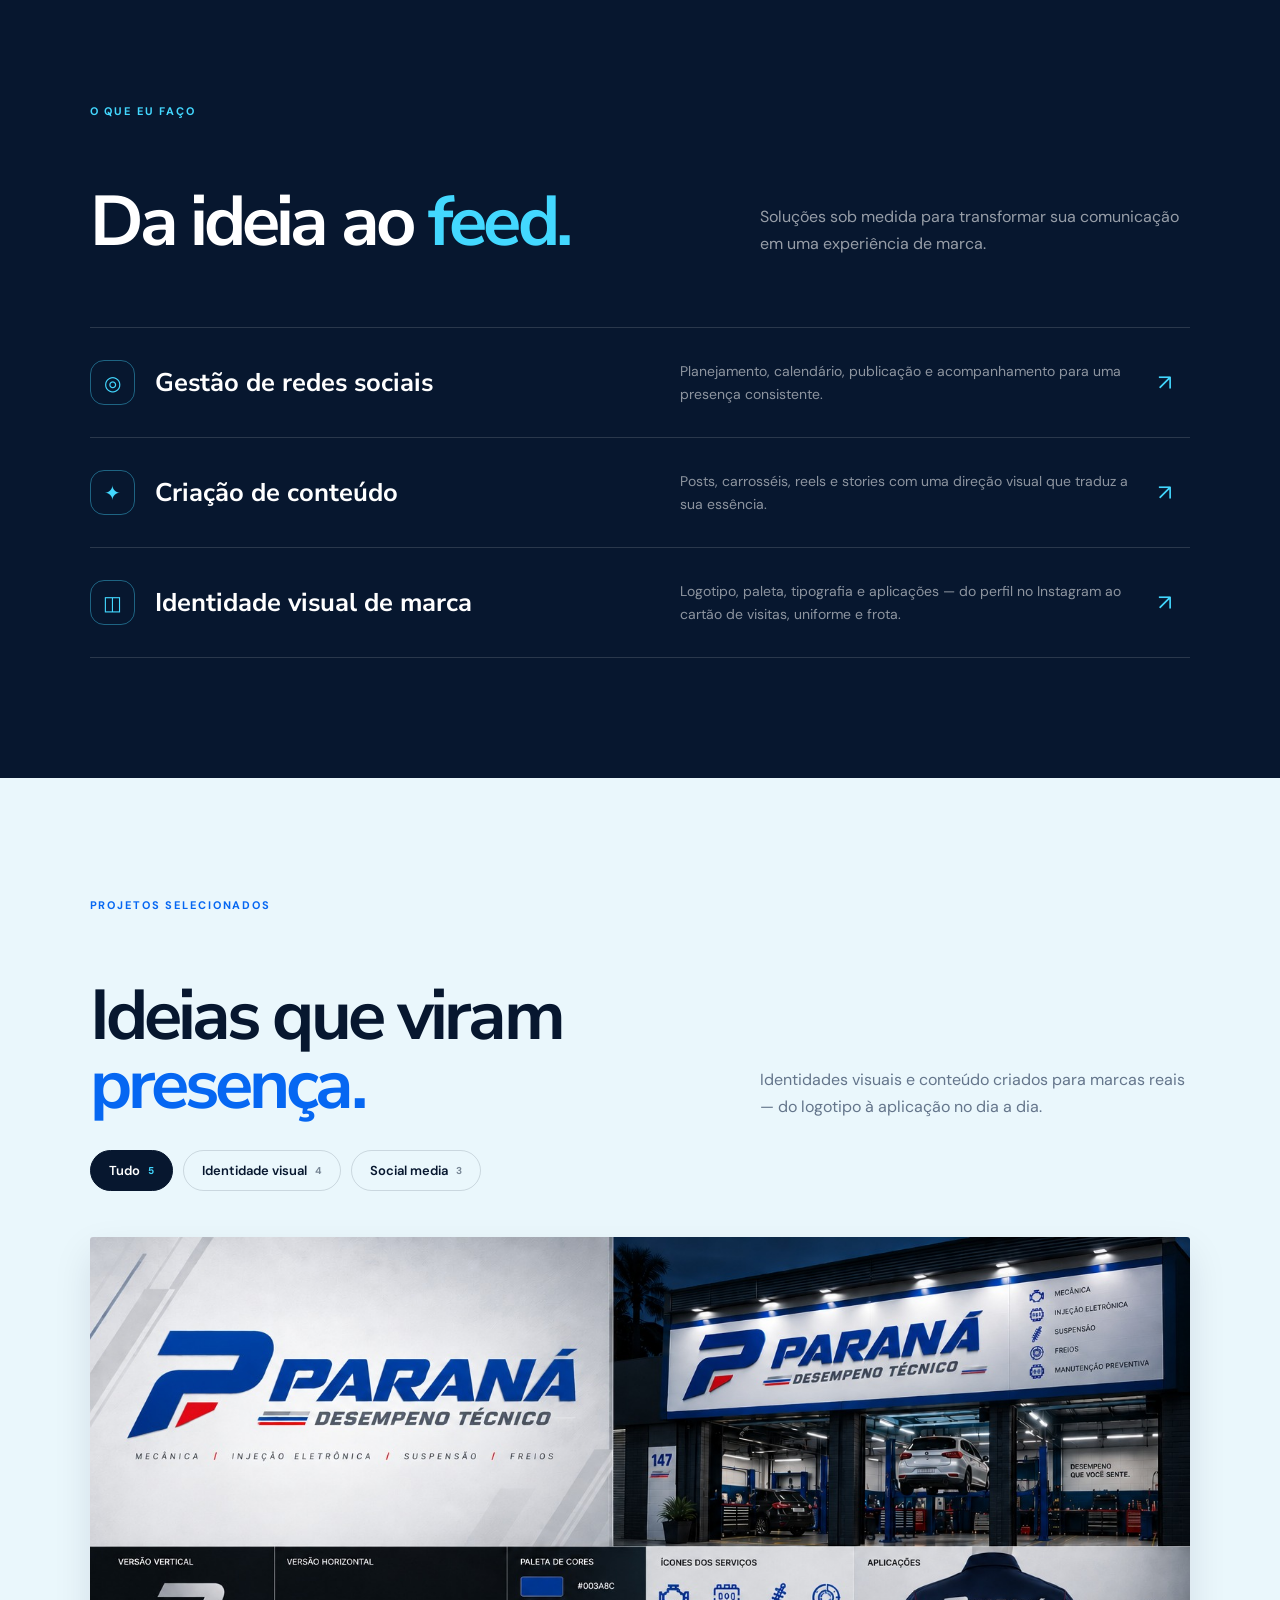
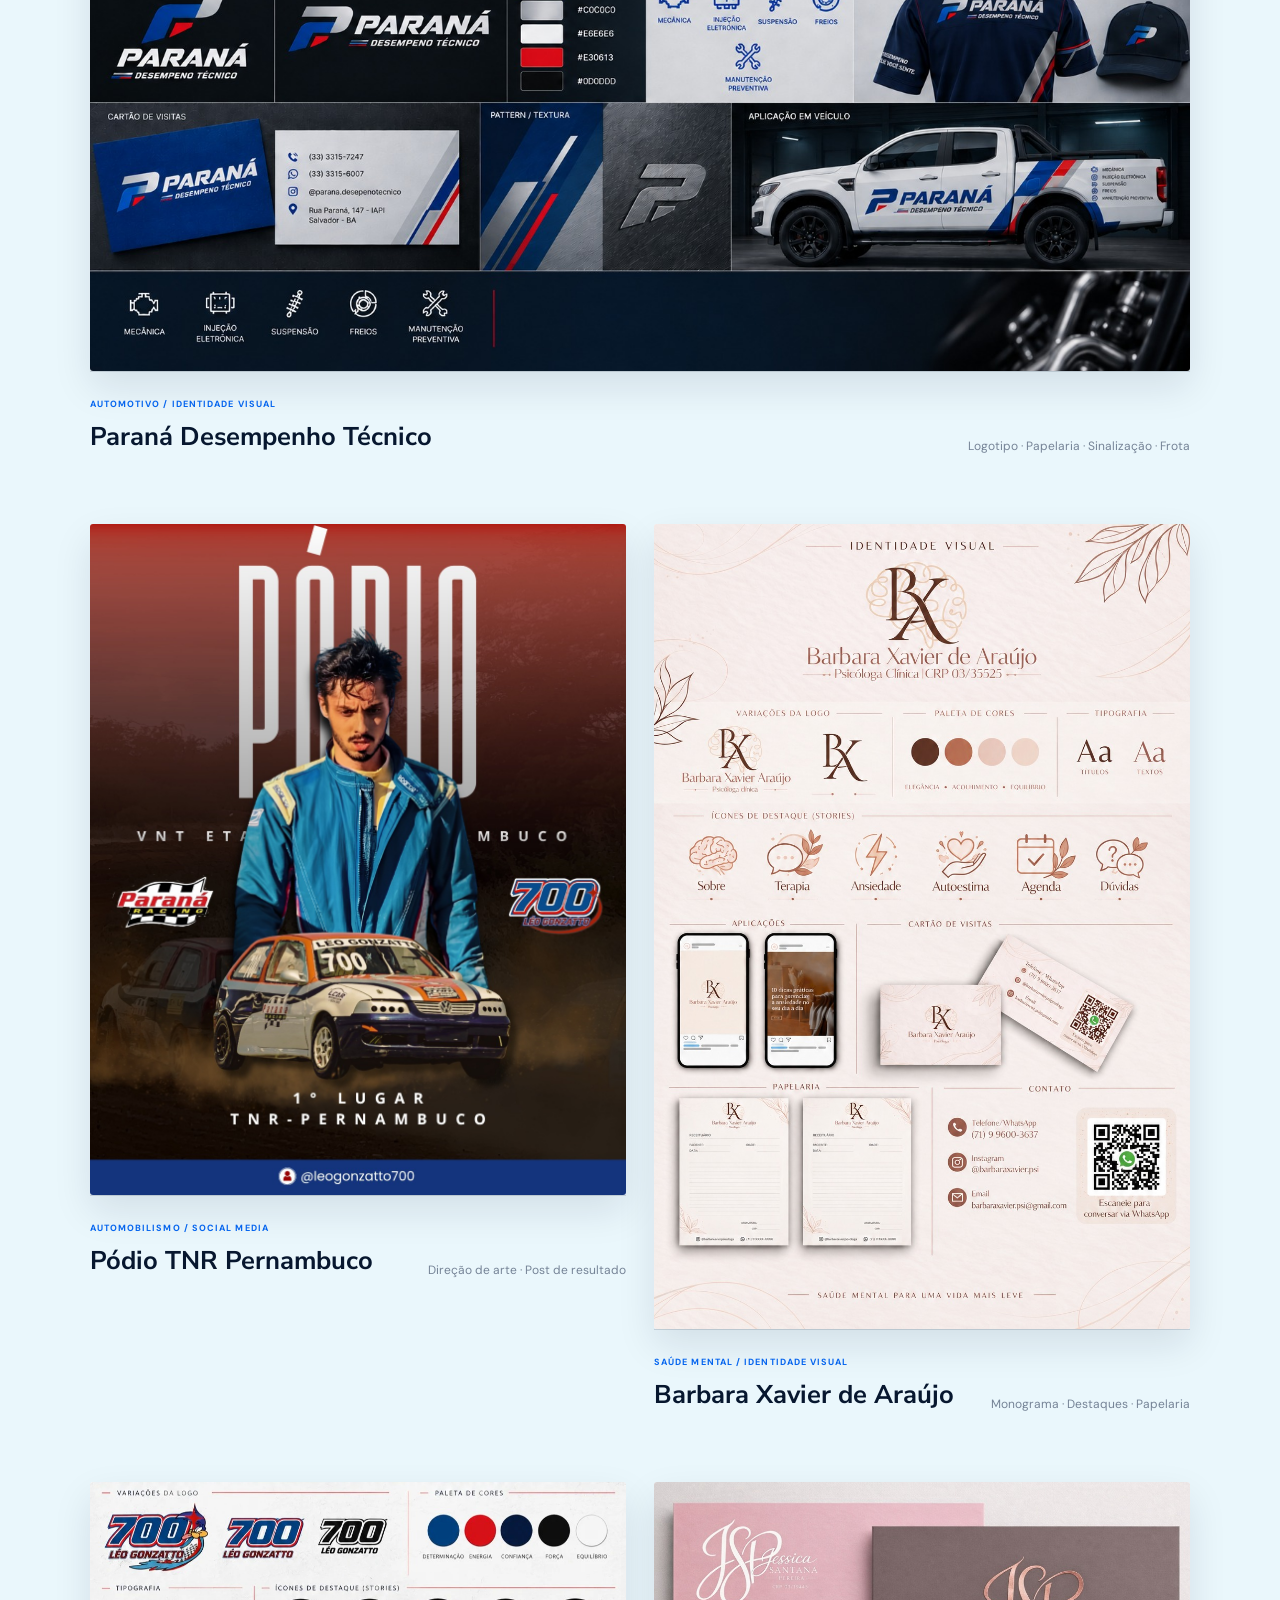
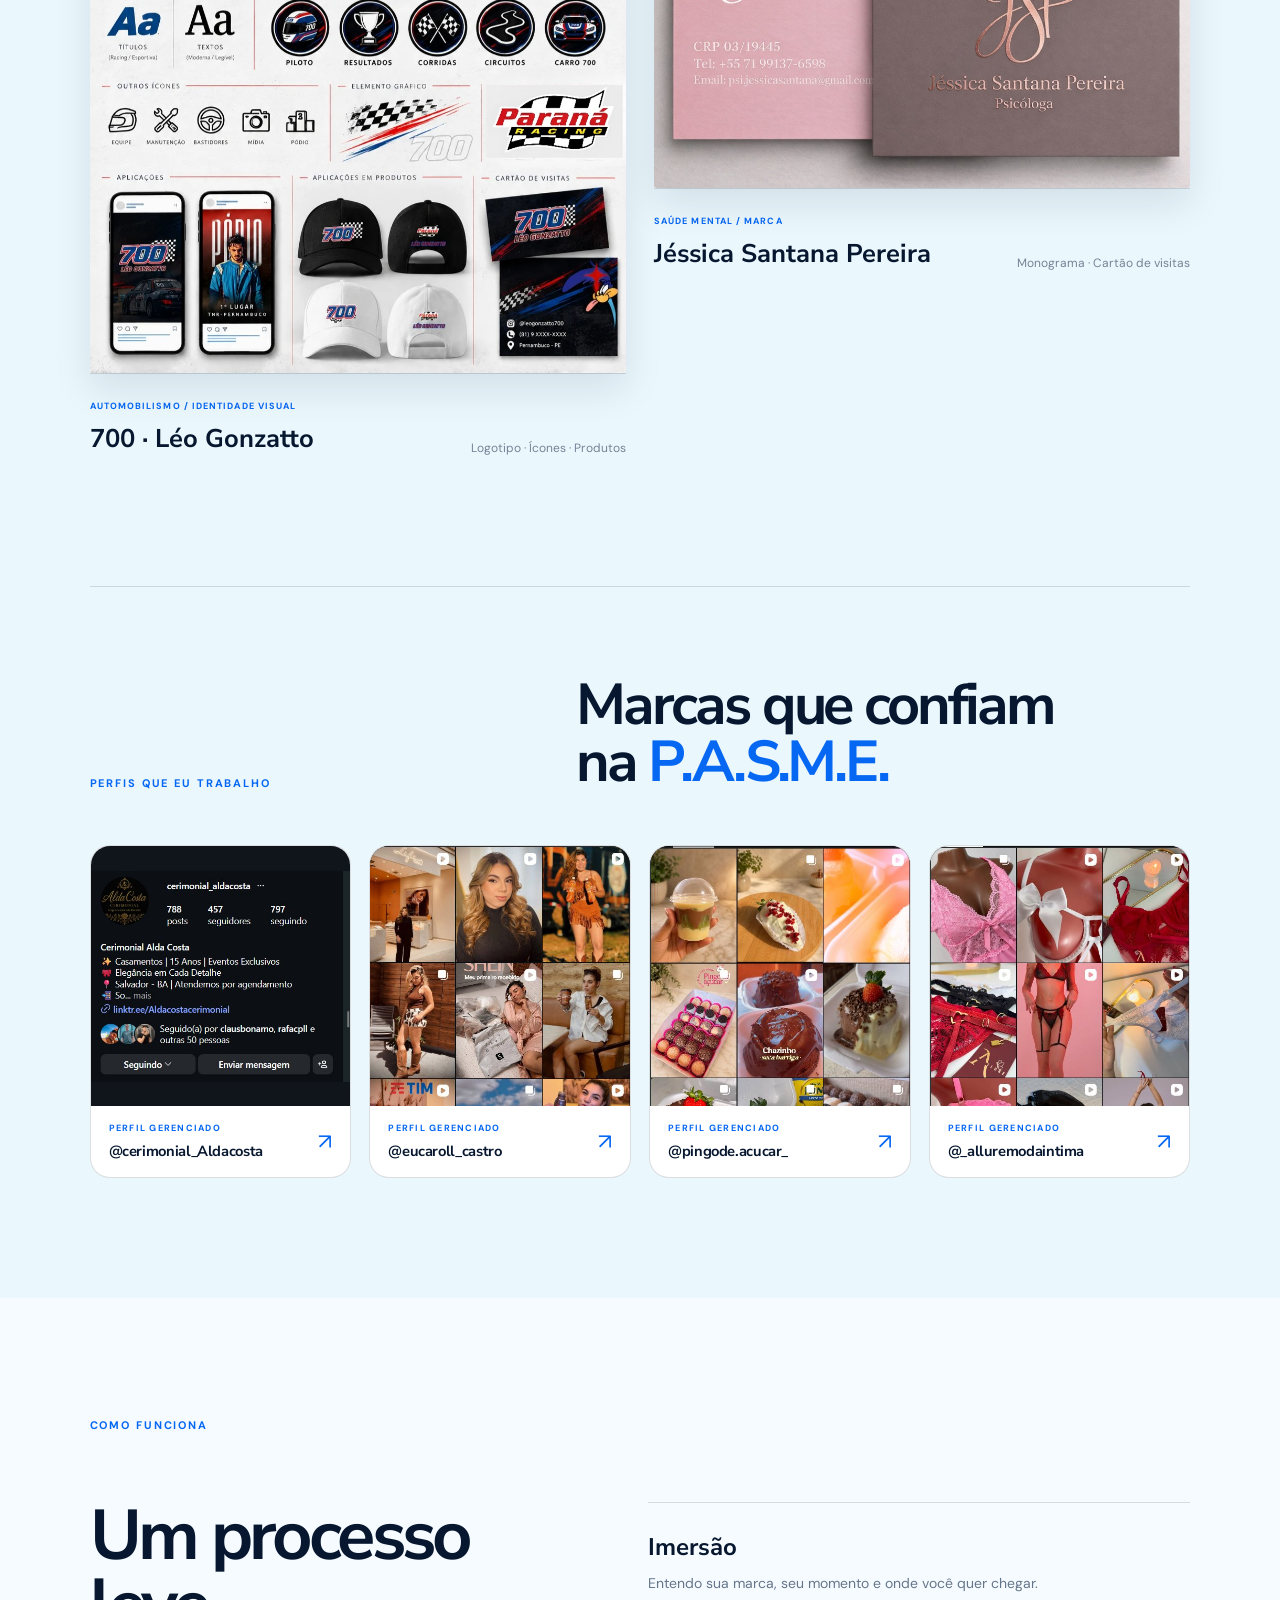
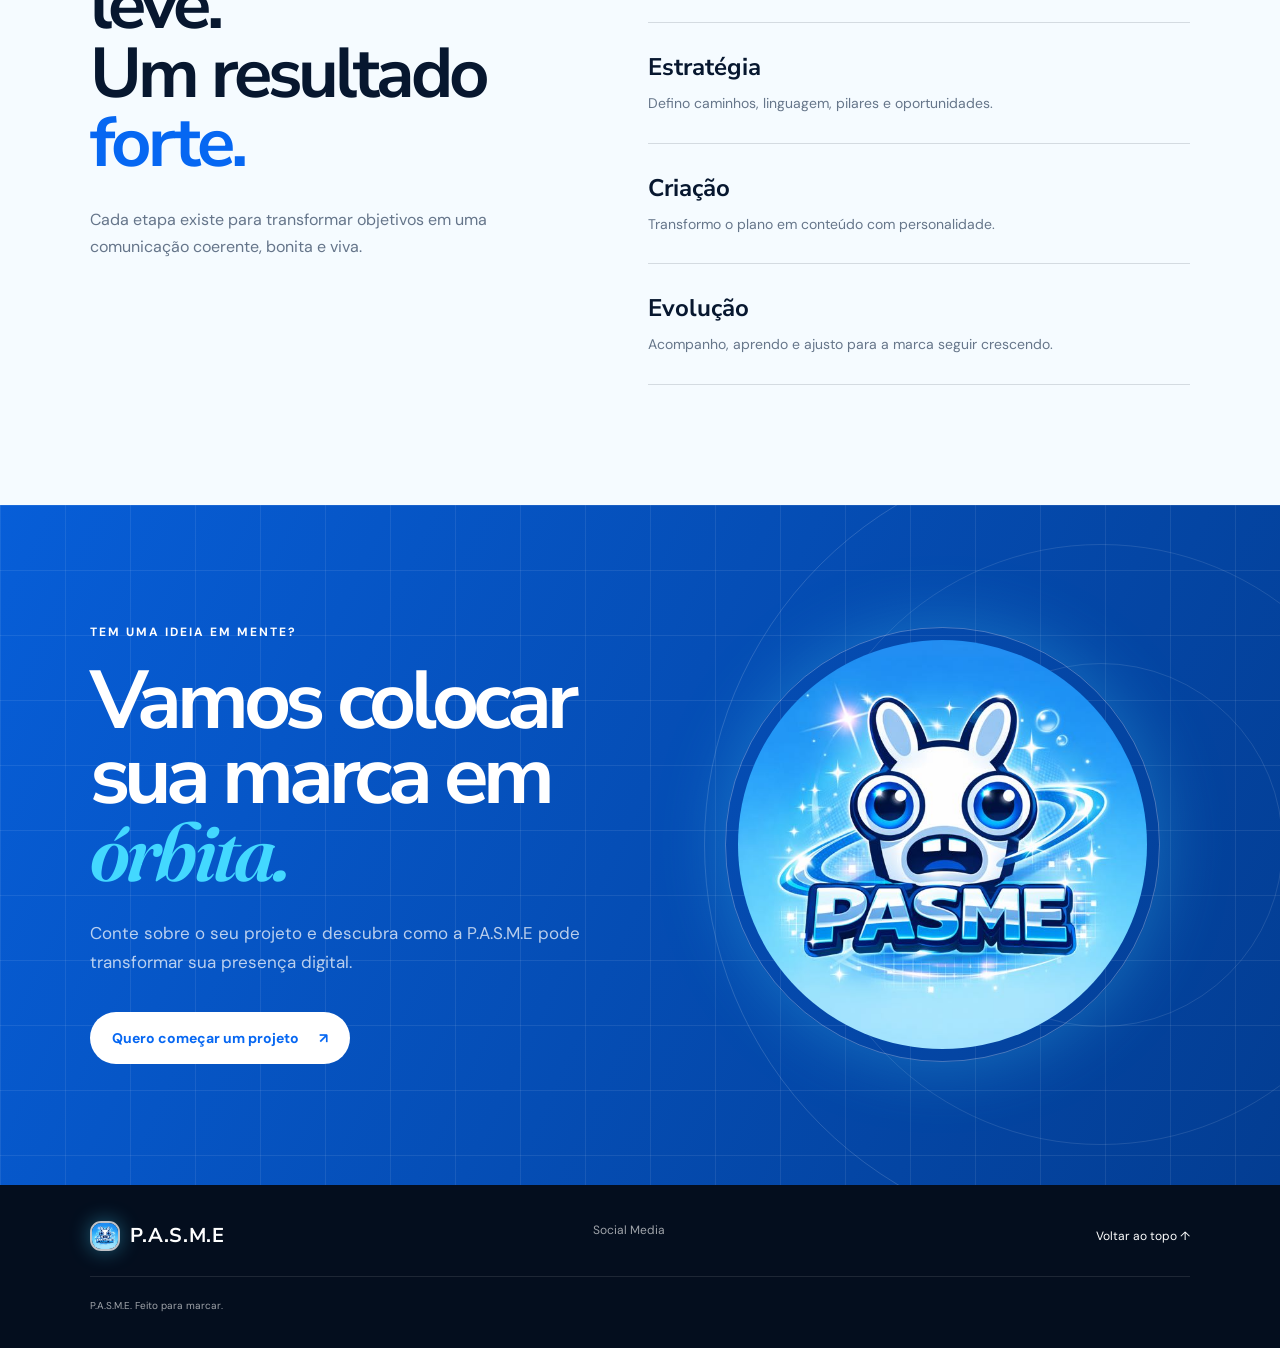
==== commit 68a9ae93: "Perfis gerenciados com grade de feed real Os quatro cards eram retangulos de texto com um icone gene" ====
--- a/index.html
+++ b/index.html
@@ -233,56 +233,72 @@
               href="https://www.instagram.com/cerimonial_aldacosta/"
               target="_blank"
               rel="noopener noreferrer"
-              aria-label="Visitar o Instagram de Cerimonial Alda Costa"
+              aria-label="Visitar o Instagram @cerimonial_Aldacosta"
             >
-              <span class="profile-symbol" aria-hidden="true"><span class="instagram-mark"></span></span>
-              <span class="profile-name">
-                <small>PERFIL GERENCIADO</small>
-                <strong>@cerimonial_Aldacosta</strong>
-              </span>
-              <span class="profile-arrow">↗</span>
+              <span class="profile-feed">
+                <img src="assets/perfis/cerimonial-aldacosta.jpg" width="513" height="417" loading="lazy" alt="Perfil do Instagram do Cerimonial Alda Costa, com 788 publicações e 457 seguidores" />
+              </span>
+              <span class="profile-bar">
+                <span class="profile-name">
+                  <small>PERFIL GERENCIADO</small>
+                  <strong>@cerimonial_Aldacosta</strong>
+                </span>
+                <span class="profile-arrow">↗</span>
+              </span>
             </a>
             <a
               class="profile-card reveal"
               href="https://www.instagram.com/eucaroll_castro/"
               target="_blank"
               rel="noopener noreferrer"
-              aria-label="Visitar o Instagram de Carol Castro"
+              aria-label="Visitar o Instagram @eucaroll_castro"
             >
-              <span class="profile-symbol" aria-hidden="true"><span class="instagram-mark"></span></span>
-              <span class="profile-name">
-                <small>PERFIL GERENCIADO</small>
-                <strong>@eucaroll_castro</strong>
-              </span>
-              <span class="profile-arrow">↗</span>
+              <span class="profile-feed">
+                <img src="assets/perfis/eucaroll-castro.jpg" width="497" height="497" loading="lazy" alt="Grade de publicações do Instagram de Carol Castro, com conteúdo de moda e publicidade" />
+              </span>
+              <span class="profile-bar">
+                <span class="profile-name">
+                  <small>PERFIL GERENCIADO</small>
+                  <strong>@eucaroll_castro</strong>
+                </span>
+                <span class="profile-arrow">↗</span>
+              </span>
             </a>
             <a
               class="profile-card reveal"
               href="https://www.instagram.com/pingode.acucar_/"
               target="_blank"
               rel="noopener noreferrer"
-              aria-label="Visitar o Instagram Pingo de Açúcar"
+              aria-label="Visitar o Instagram @pingode.acucar_"
             >
-              <span class="profile-symbol" aria-hidden="true"><span class="instagram-mark"></span></span>
-              <span class="profile-name">
-                <small>PERFIL GERENCIADO</small>
-                <strong>@pingode.acucar_</strong>
-              </span>
-              <span class="profile-arrow">↗</span>
+              <span class="profile-feed">
+                <img src="assets/perfis/pingode-acucar.jpg" width="502" height="502" loading="lazy" alt="Grade de publicações do Instagram Pingo de Açúcar, com doces e sobremesas" />
+              </span>
+              <span class="profile-bar">
+                <span class="profile-name">
+                  <small>PERFIL GERENCIADO</small>
+                  <strong>@pingode.acucar_</strong>
+                </span>
+                <span class="profile-arrow">↗</span>
+              </span>
             </a>
             <a
               class="profile-card reveal"
               href="https://www.instagram.com/_alluremodaintima/"
               target="_blank"
               rel="noopener noreferrer"
-              aria-label="Visitar o Instagram Allure Moda Íntima"
+              aria-label="Visitar o Instagram @_alluremodaintima"
             >
-              <span class="profile-symbol" aria-hidden="true"><span class="instagram-mark"></span></span>
-              <span class="profile-name">
-                <small>PERFIL GERENCIADO</small>
-                <strong>@_alluremodaintima</strong>
-              </span>
-              <span class="profile-arrow">↗</span>
+              <span class="profile-feed">
+                <img src="assets/perfis/alluremodaintima.jpg" width="502" height="502" loading="lazy" alt="Grade de publicações do Instagram Allure Moda Íntima, com peças de lingerie" />
+              </span>
+              <span class="profile-bar">
+                <span class="profile-name">
+                  <small>PERFIL GERENCIADO</small>
+                  <strong>@_alluremodaintima</strong>
+                </span>
+                <span class="profile-arrow">↗</span>
+              </span>
             </a>
           </div>
         </div>
--- a/styles.css
+++ b/styles.css
@@ -165,17 +165,15 @@
 .profiles-heading { display: grid; grid-template-columns: .8fr 1.2fr; gap: 6vw; align-items: end; margin-bottom: 55px; }
 .profiles-heading .section-label { margin: 0; }
 .profiles-heading h2 { font-size: clamp(38px, 4.5vw, 68px); }
-.profile-list { display: grid; grid-template-columns: repeat(2, minmax(0, 1fr)); gap: 18px; }
-.profile-card { position: relative; isolation: isolate; overflow: hidden; display: grid; grid-template-columns: 58px 1fr 28px; gap: 18px; align-items: center; min-height: 112px; padding: 22px; border: 1px solid rgba(6,103,242,.12); border-radius: 24px; background: rgba(255,255,255,.7); box-shadow: 0 14px 40px rgba(24,76,117,.08); transition: transform .25s, border-color .25s, box-shadow .25s; }
-.profile-card::before { content: ""; position: absolute; z-index: -1; width: 140px; height: 140px; right: -75px; top: -85px; border-radius: 50%; background: radial-gradient(circle, rgba(67,216,255,.28), transparent 68%); transition: transform .3s; }
-.profile-card:hover { transform: translateY(-5px); border-color: rgba(6,103,242,.28); box-shadow: 0 22px 48px rgba(24,76,117,.14); }
-.profile-card:hover::before { transform: scale(1.35); }
-.profile-symbol { display: grid; place-items: center; width: 56px; height: 56px; border-radius: 50%; background: linear-gradient(145deg, #0758d4, #3fdcff); box-shadow: 0 9px 24px rgba(6,103,242,.22), inset 0 1px 0 rgba(255,255,255,.45); }
+.profile-list { display: grid; grid-template-columns: repeat(4, minmax(0, 1fr)); gap: 18px; }
+.profile-card { display: flex; flex-direction: column; overflow: hidden; border: 1px solid var(--line); border-radius: 20px; background: var(--white); transition: transform .3s, border-color .3s, box-shadow .3s; }
+.profile-card:hover { transform: translateY(-6px); border-color: rgba(6,103,242,.28); box-shadow: 0 24px 52px rgba(24,76,117,.16); }
+.profile-feed { display: block; overflow: hidden; aspect-ratio: 1; background: #10141b; }
+.profile-feed img { width: 100%; height: 100%; object-fit: contain; transition: transform .5s; }
+.profile-card:hover .profile-feed img { transform: scale(1.04); }
+.profile-bar { display: flex; align-items: center; justify-content: space-between; gap: 12px; padding: 16px 18px; }
 .profile-name small { display: block; margin-bottom: 6px; color: var(--blue); font-size: 9px; font-weight: 700; letter-spacing: .14em; }
-.profile-name strong { overflow-wrap: anywhere; font: 700 clamp(17px, 1.7vw, 25px) var(--display); letter-spacing: -.025em; }
-.instagram-mark { position: relative; width: 25px; height: 25px; border: 2px solid white; border-radius: 8px; }
-.instagram-mark::before { content: ""; position: absolute; width: 8px; height: 8px; left: 50%; top: 50%; border: 2px solid white; border-radius: 50%; transform: translate(-50%, -50%); }
-.instagram-mark::after { content: ""; position: absolute; width: 3px; height: 3px; right: 4px; top: 4px; border-radius: 50%; background: white; }
+.profile-name strong { overflow-wrap: anywhere; font: 700 clamp(14px, 1.15vw, 17px) var(--display); letter-spacing: -.025em; }
 .profile-arrow { color: var(--blue); font-size: 22px; }
 
 .process { background: var(--paper); }
@@ -228,6 +226,7 @@
   .service-item { grid-template-columns: 1fr 25px; }.service-item p { grid-column: 1 / 2; }.service-arrow { grid-column: 2; grid-row: 1; }
   .project-grid { grid-template-columns: 1fr; }.project-large { grid-column: auto; }
   .profiles-heading { grid-template-columns: 1fr; gap: 25px; }
+  .profile-list { grid-template-columns: repeat(2, minmax(0, 1fr)); }
   .contact { grid-template-columns: 1fr; }.contact-mascot { position: absolute; right: -12%; bottom: -10%; width: 48vw; opacity: .25; }
 }
 
@@ -240,7 +239,7 @@
   .manifesto-copy { padding-left: 22px; }
   .service-item { gap: 12px; grid-template-columns: 1fr 24px; }.service-item p { grid-column: 1 / -1; }.service-arrow { grid-column: 2; }.service-title { gap: 12px; }.service-icon { flex-basis: 38px; height: 38px; }
   .project-grid { gap: 55px; }.project-info { align-items: flex-start; flex-direction: column; }.project-info > span { text-align: left; }
-  .client-profiles { margin-top: 90px; padding-top: 70px; }.profile-list { grid-template-columns: 1fr; gap: 13px; }.profile-card { grid-template-columns: 48px minmax(0, 1fr) 20px; min-height: 96px; gap: 12px; padding: 18px; border-radius: 20px; }.profile-symbol { width: 46px; height: 46px; }.instagram-mark { width: 22px; height: 22px; border-radius: 7px; }.profile-name strong { white-space: nowrap; overflow-wrap: normal; font-size: clamp(12px, 3.8vw, 15px); }.profile-arrow { grid-column: 3; }
+  .client-profiles { margin-top: 90px; padding-top: 70px; }.profile-list { grid-template-columns: 1fr; gap: 13px; }.profile-name strong { white-space: nowrap; overflow-wrap: normal; font-size: clamp(12px, 3.8vw, 15px); }.profile-arrow { grid-column: 3; }
   .contact { min-height: 670px; }.contact h2 { font-size: 14vw; }
   footer { grid-template-columns: 1fr auto; } footer > p { grid-column: 1 / -1; grid-row: 2; }.footer-links { grid-column: 2; grid-row: 1; }
 }
